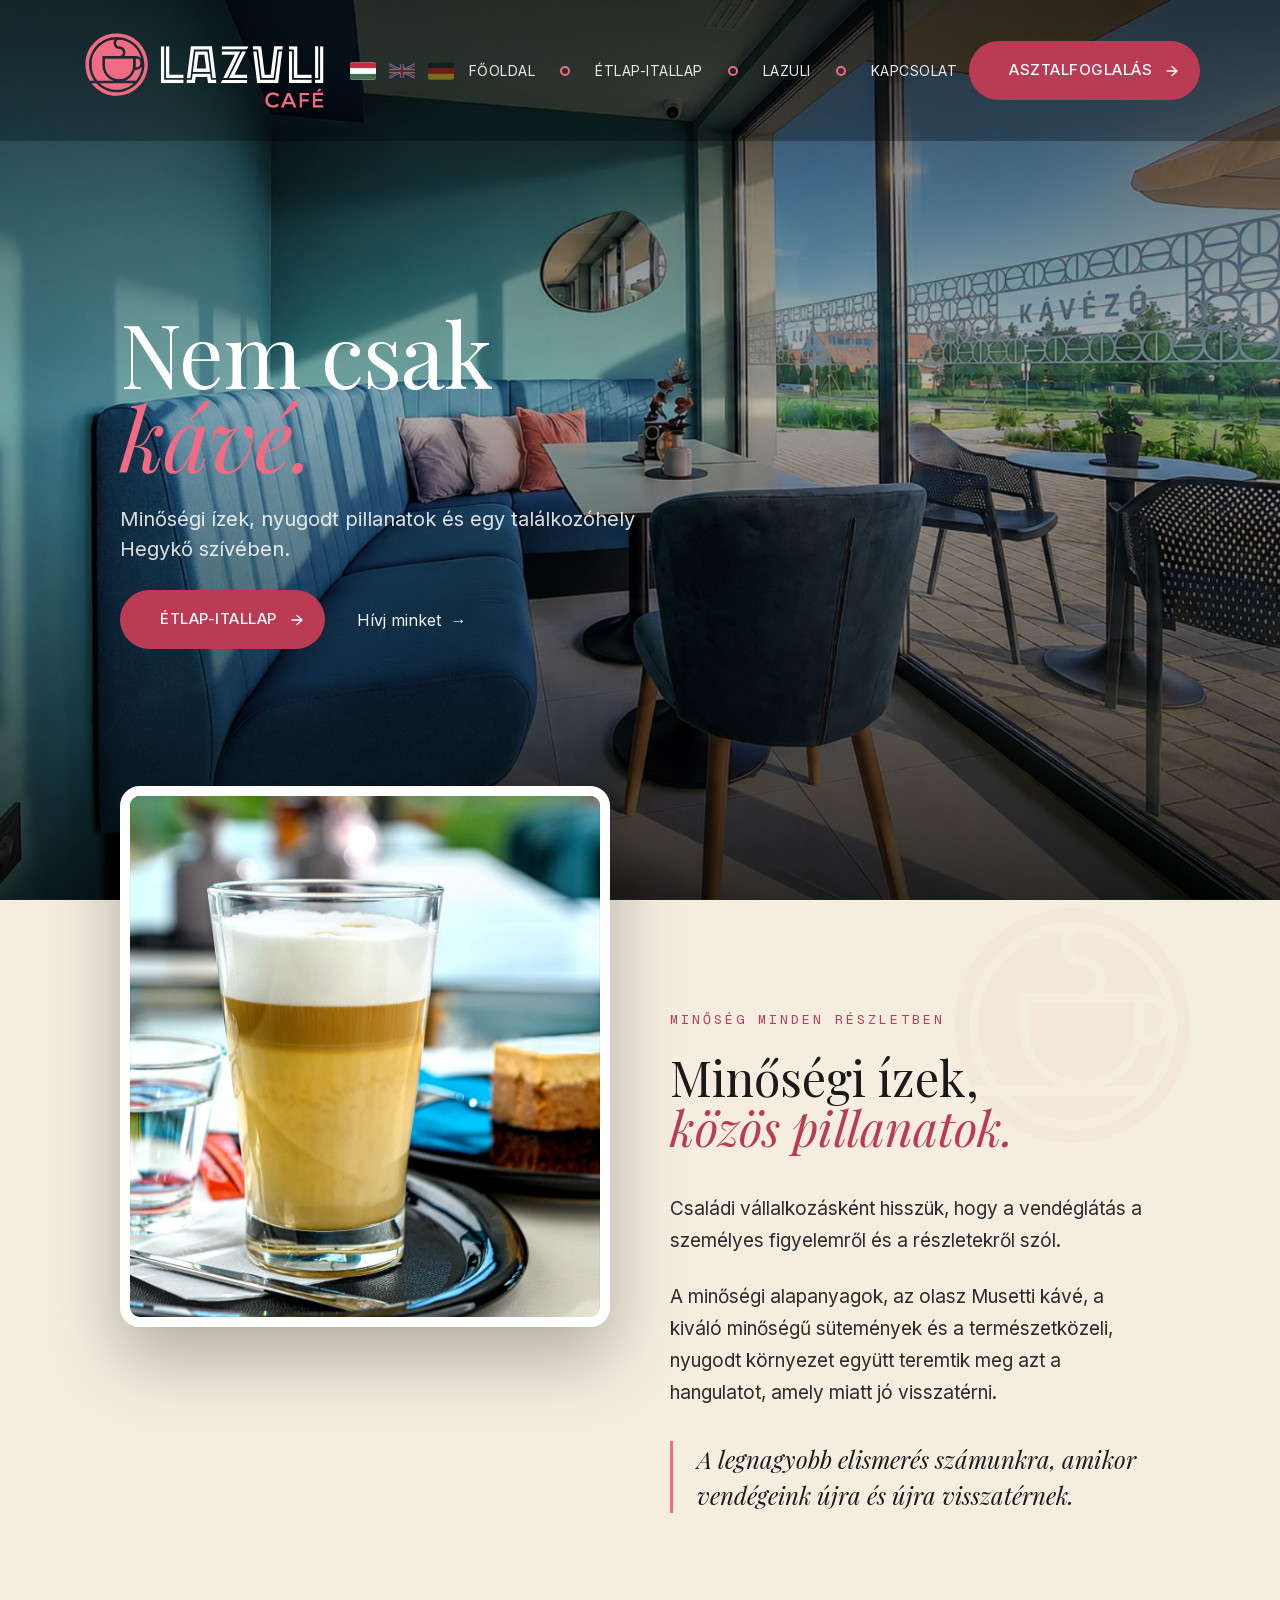
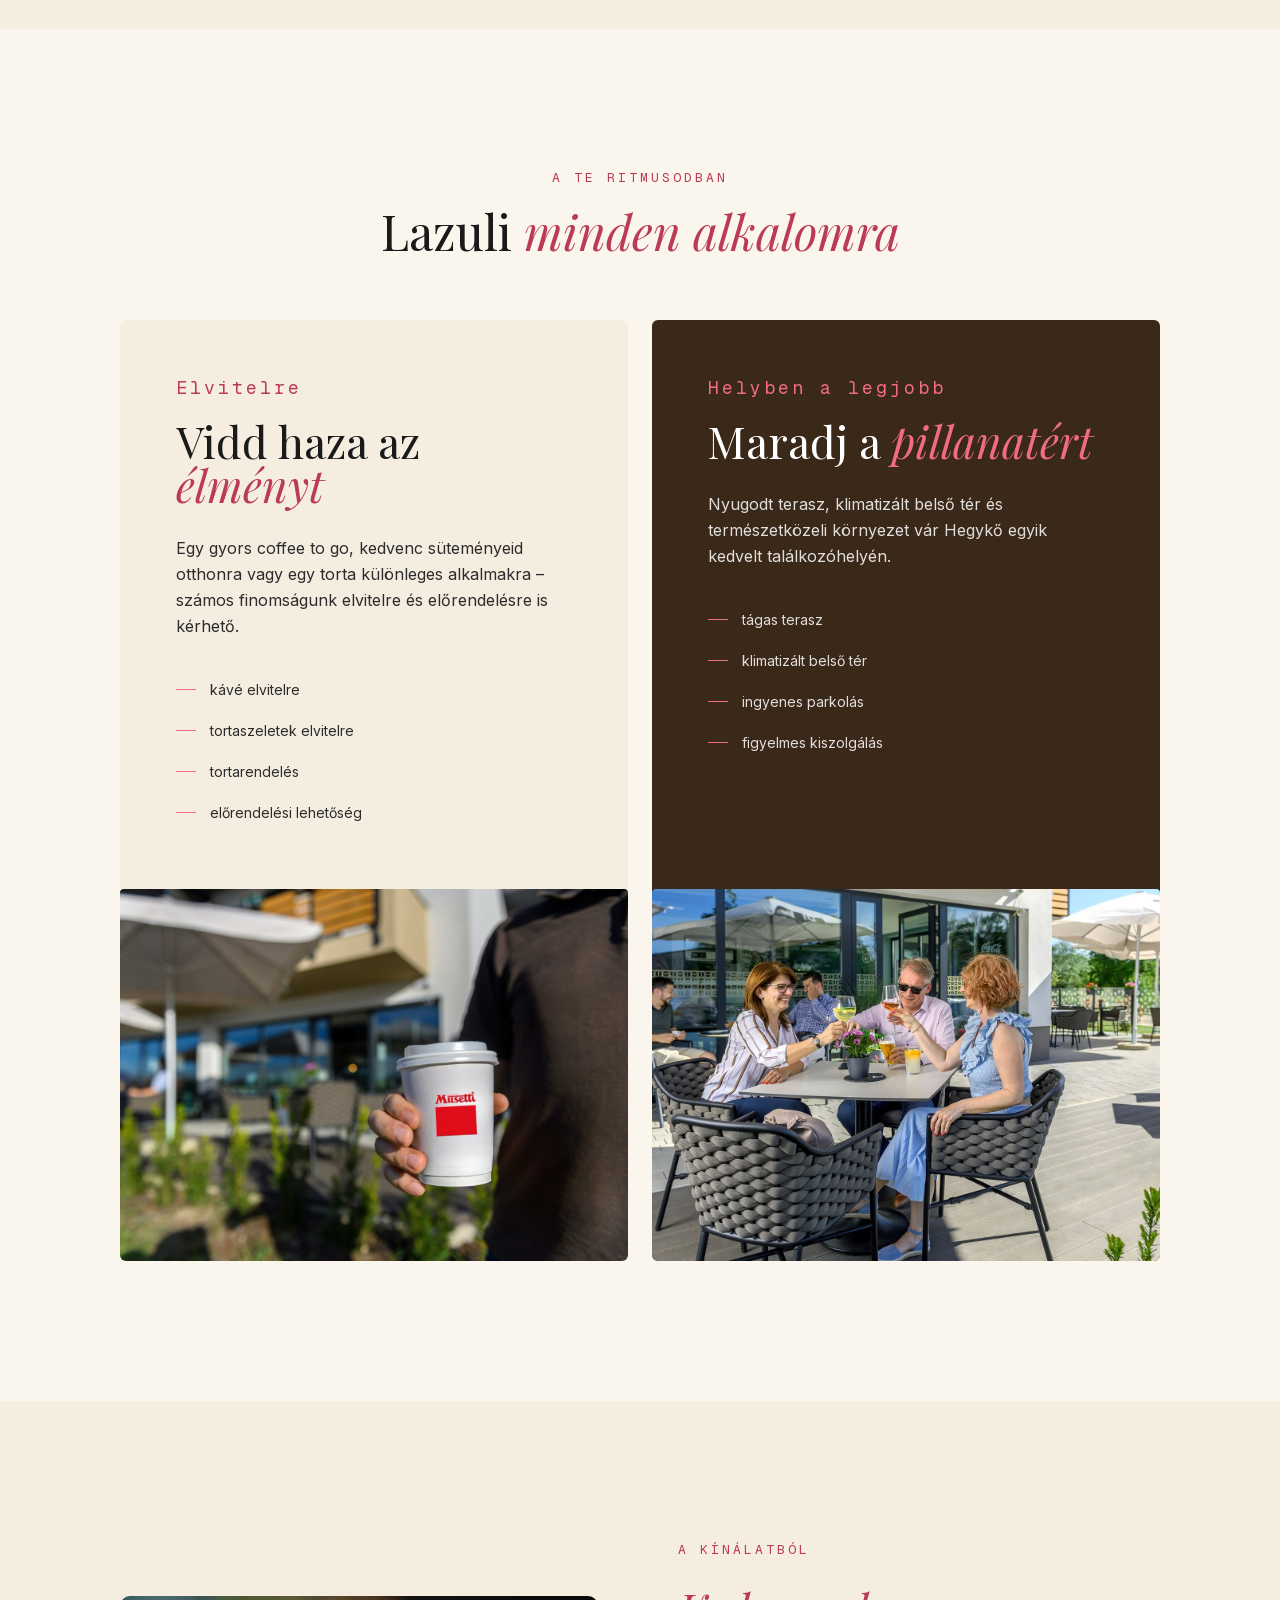
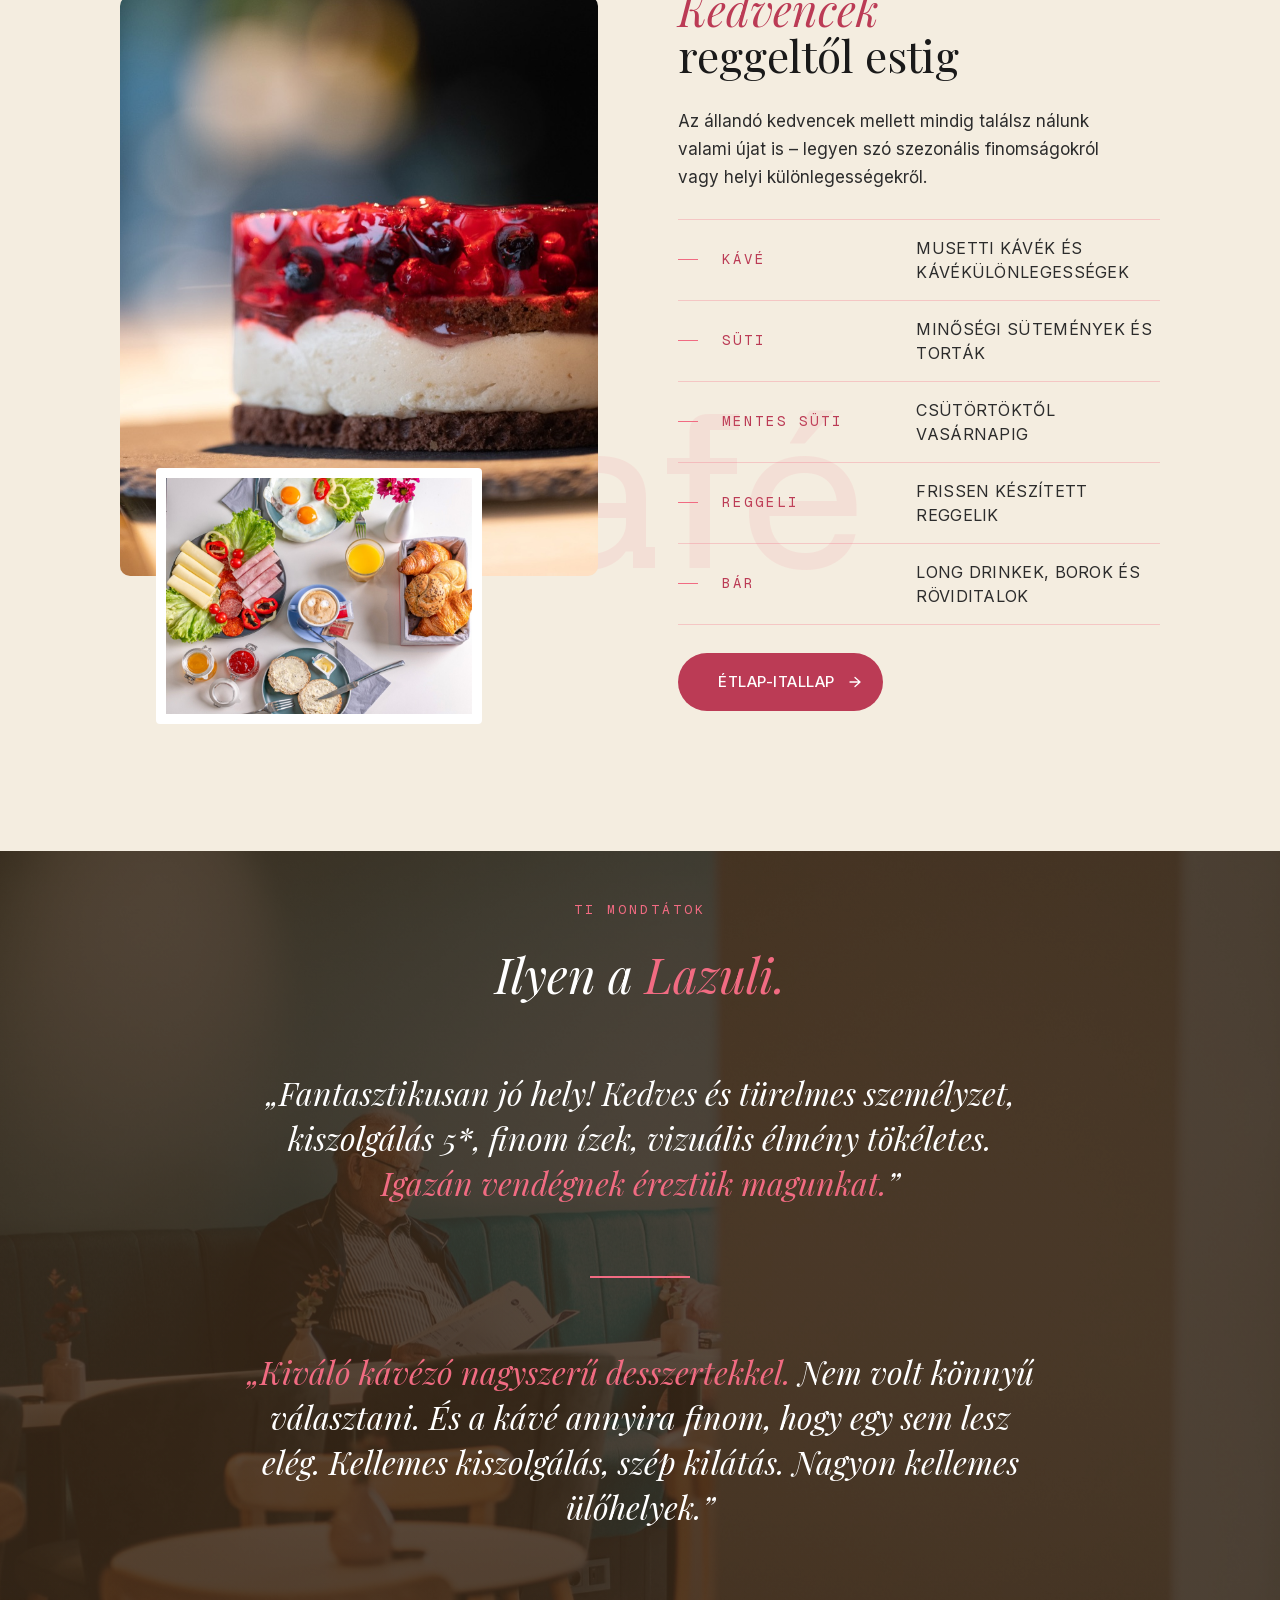
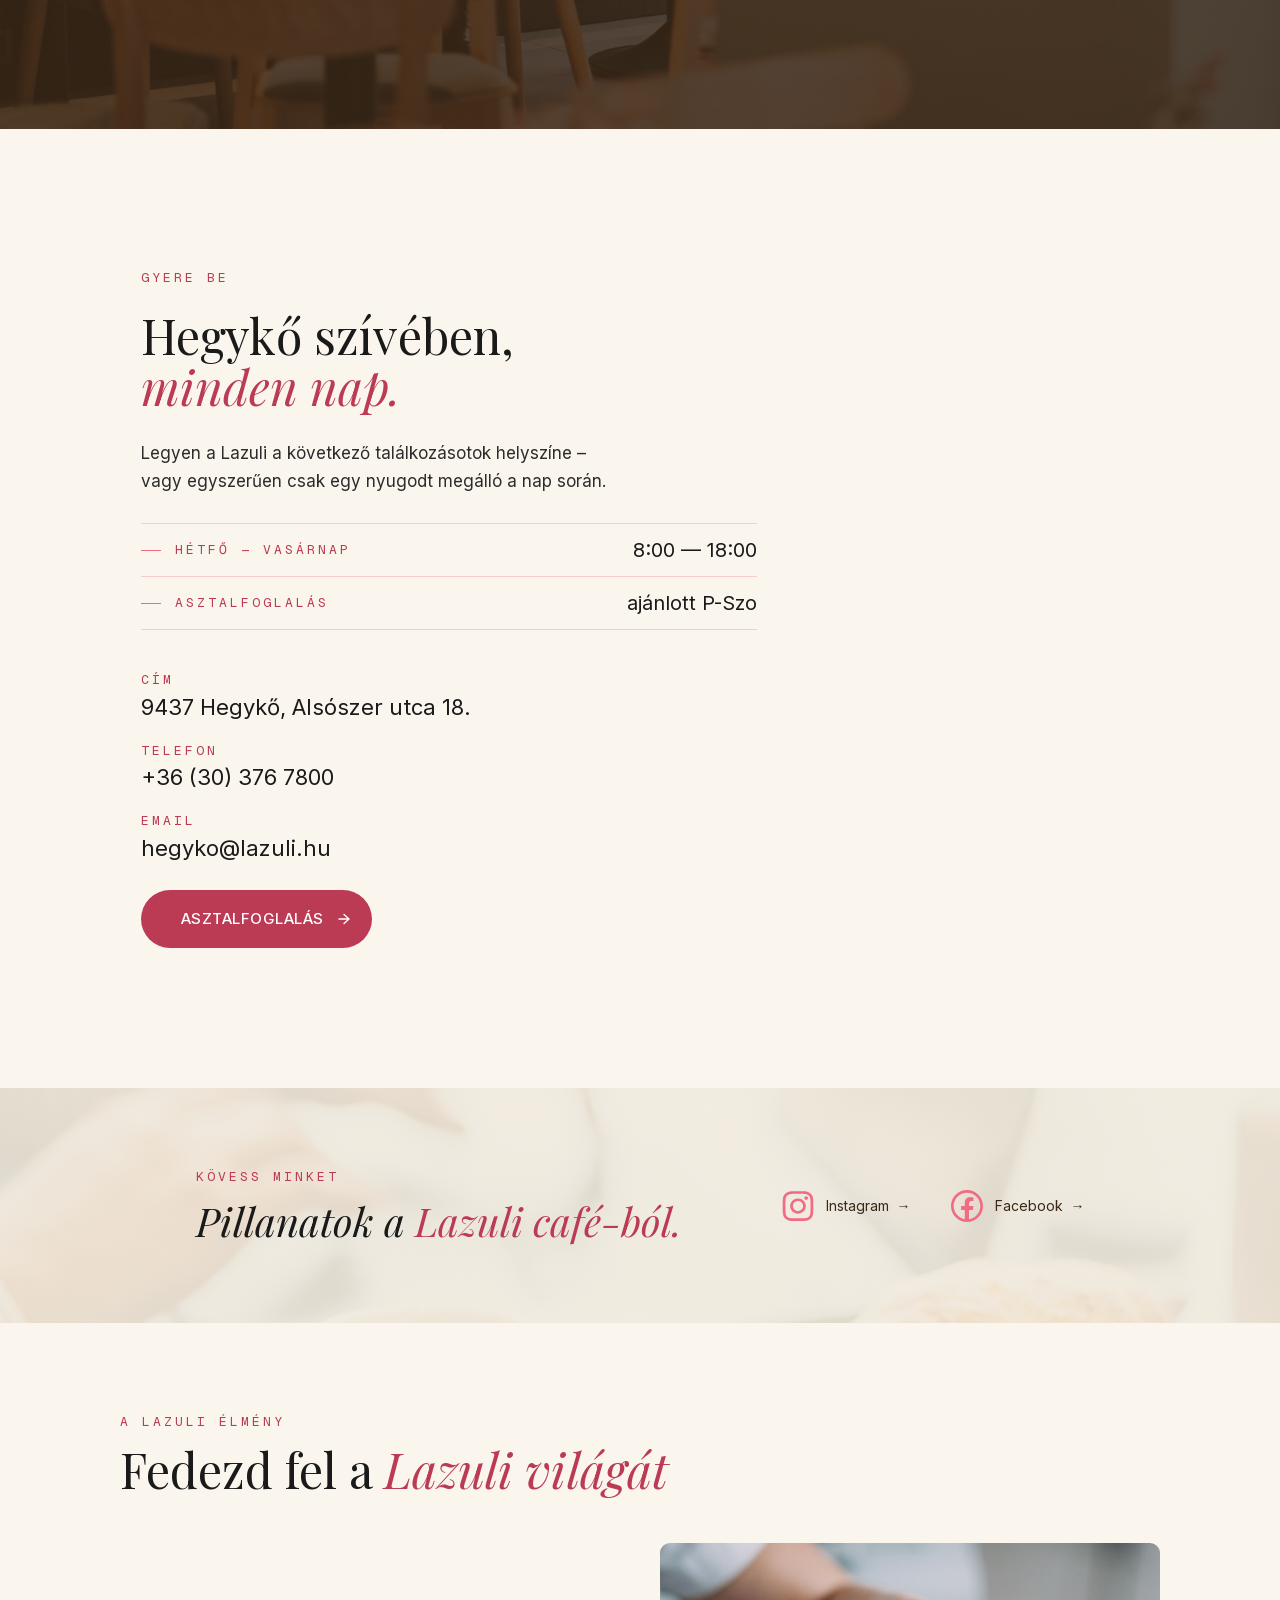
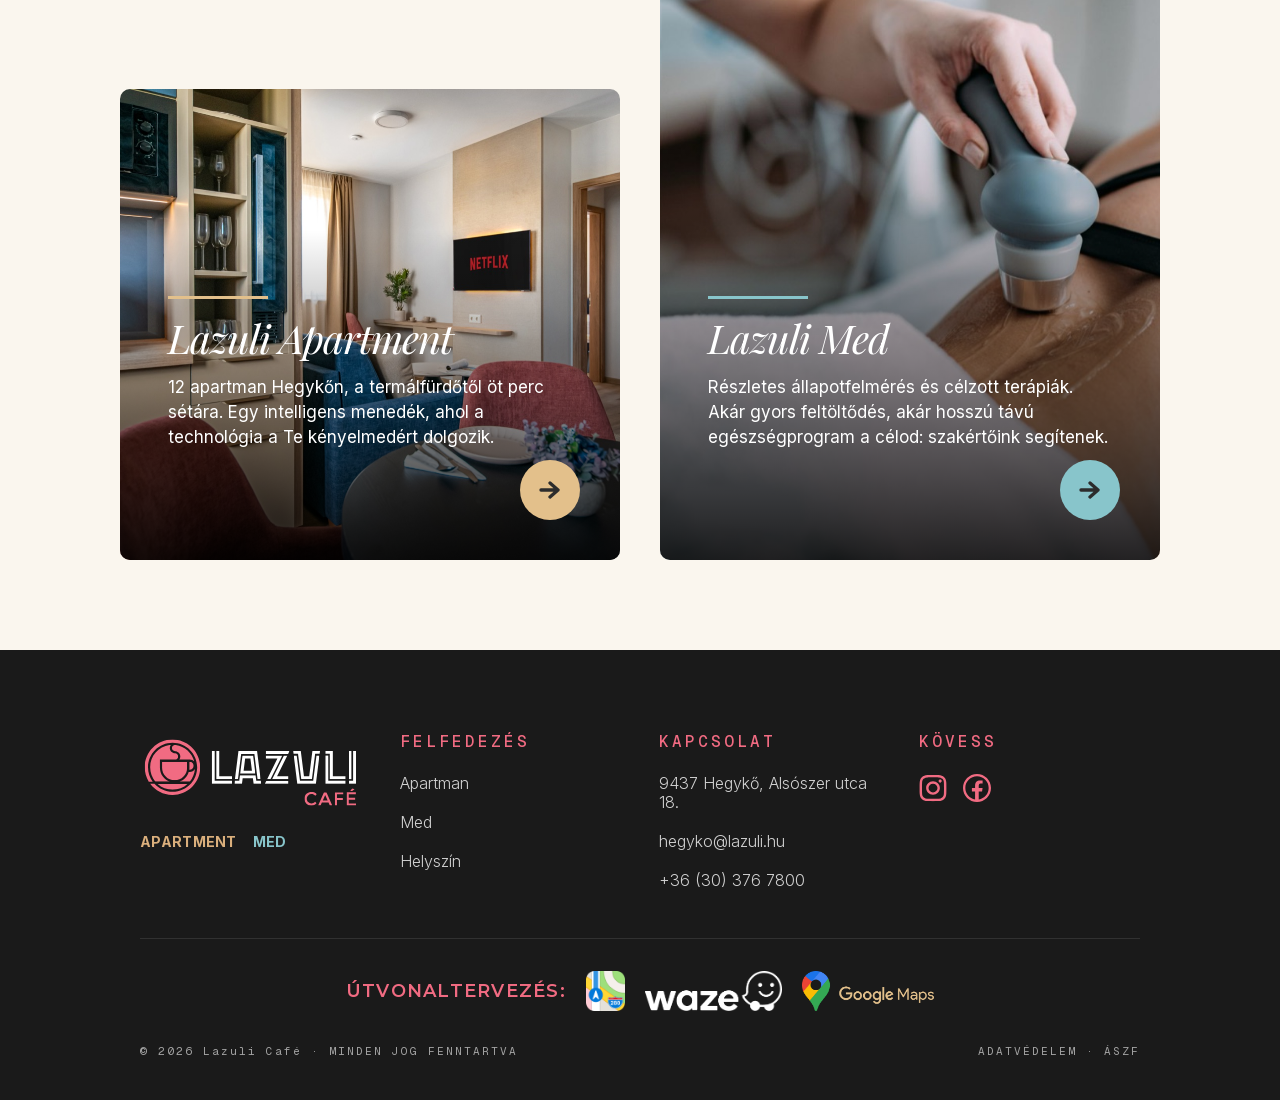
==== index.html @ abc6ed18 "Med linkek, apple-touch-icon és laptop nézet javítások - Lazuli Med kártya és footer link: https://m" ====
<!DOCTYPE html>
<html lang="hu">
<head>
<meta charset="UTF-8">
<meta name="viewport" content="width=device-width, initial-scale=1.0">
<title>Lazuli Café — Fertő-táji pékség és kávézó</title>
<meta name="description" content="Pékség és kávézó Hegykő szívében: olasz Musetti kávé, minőségi sütemények és torták, friss reggelik, tágas terasz. Nyitva minden nap 8:00–18:00.">

<!-- nyelvi változatok (a tartalmat a JS fordítja az útvonal alapján) -->
<link rel="alternate" hreflang="hu" href="https://cafe.lazuli.hu/">
<link rel="alternate" hreflang="en" href="https://cafe.lazuli.hu/en">
<link rel="alternate" hreflang="de" href="https://cafe.lazuli.hu/de">
<link rel="alternate" hreflang="x-default" href="https://cafe.lazuli.hu/">

<!-- Open Graph / Twitter -->
<meta property="og:type" content="website">
<meta property="og:site_name" content="Lazuli Café">
<meta property="og:title" content="Lazuli Café — Fertő-táji pékség és kávézó">
<meta property="og:description" content="Pékség és kávézó Hegykő szívében: olasz Musetti kávé, minőségi sütemények és torták, friss reggelik, tágas terasz.">
<meta property="og:url" content="https://cafe.lazuli.hu/">
<meta property="og:image" content="https://cafe.lazuli.hu/assets/img/hero-bg.jpg">
<meta property="og:locale" content="hu_HU">
<meta name="twitter:card" content="summary_large_image">

<link rel="icon" type="image/png" href="assets/icons/fav.png">
<link rel="apple-touch-icon" sizes="180x180" href="assets/icons/apple-touch-icon.png">
<link rel="preload" as="image" href="assets/img/hero-bg.jpg" fetchpriority="high">
<link rel="stylesheet" href="assets/css/fonts.css">
<link rel="stylesheet" href="style.css">

<!-- Strukturált adat a Google találatokhoz (kávézó: cím, nyitvatartás, elérhetőség) -->
<script type="application/ld+json">
{
  "@context": "https://schema.org",
  "@type": "CafeOrCoffeeShop",
  "name": "Lazuli Café",
  "image": "https://cafe.lazuli.hu/assets/img/hero-bg.jpg",
  "url": "https://cafe.lazuli.hu/",
  "telephone": "+36303767800",
  "email": "hegyko@lazuli.hu",
  "servesCuisine": ["Kávé", "Sütemény", "Reggeli"],
  "priceRange": "$$",
  "menu": "https://cafe.lazuli.hu/etlap",
  "address": {
    "@type": "PostalAddress",
    "streetAddress": "Alsószer utca 18.",
    "addressLocality": "Hegykő",
    "postalCode": "9437",
    "addressCountry": "HU"
  },
  "openingHoursSpecification": [{
    "@type": "OpeningHoursSpecification",
    "dayOfWeek": ["Monday","Tuesday","Wednesday","Thursday","Friday","Saturday","Sunday"],
    "opens": "08:00",
    "closes": "18:00"
  }],
  "sameAs": [
    "https://www.instagram.com/cafelazuli.hegyko/",
    "https://www.facebook.com/cafelazuli.hegyko"
  ]
}
</script>
</head>
<body>

<a class="skip-link" href="#tartalom" data-i18n="nav.skip">Ugrás a tartalomra</a>

<!-- ============ HERO ============ -->
<header class="hero">
  <nav class="nav" id="nav">
    <div class="nav__left">
      <a class="nav__logo" href="/" data-home><img src="assets/icons/logo.svg" alt="Lazuli Café"></a>
      <div class="nav__lang" role="group" aria-label="Nyelvválasztó">
        <button class="lang-flag" data-lang="hu" aria-label="Magyar" title="Magyar">
          <svg viewBox="0 0 3 2" aria-hidden="true"><rect width="3" height="2" fill="#fff"/><rect width="3" height=".667" fill="#CD2A3E"/><rect y="1.333" width="3" height=".667" fill="#436F4D"/></svg>
        </button>
        <button class="lang-flag" data-lang="en" aria-label="English" title="English">
          <svg viewBox="0 0 60 30" aria-hidden="true"><rect width="60" height="30" fill="#012169"/><path d="M0,0 60,30 M60,0 0,30" stroke="#fff" stroke-width="6"/><path d="M0,0 60,30 M60,0 0,30" stroke="#C8102E" stroke-width="3"/><path d="M30,0 V30 M0,15 H60" stroke="#fff" stroke-width="10"/><path d="M30,0 V30 M0,15 H60" stroke="#C8102E" stroke-width="6"/></svg>
        </button>
        <button class="lang-flag" data-lang="de" aria-label="Deutsch" title="Deutsch">
          <svg viewBox="0 0 3 2" aria-hidden="true"><rect width="3" height="2" fill="#FFCE00"/><rect width="3" height="1.333" fill="#D00"/><rect width="3" height=".667" fill="#000"/></svg>
        </button>
      </div>
    </div>
    <button class="nav__toggle" id="navToggle" aria-label="Menü" aria-expanded="false" aria-controls="mobileMenu">
      <span></span><span></span><span></span>
    </button>
    <ul class="nav__menu">
      <li><a href="/" data-home data-i18n="nav.home">főoldal</a></li>
      <li><a href="/etlap" data-doc="etlap" data-i18n="nav.menu">étlap-itallap</a></li>
      <li><a href="#vilag" data-anchor="vilag" data-i18n="nav.lazuli">Lazuli</a></li>
      <li><a href="#helyszin" data-anchor="helyszin" data-i18n="nav.contact">Kapcsolat</a></li>
    </ul>
    <a class="btn btn--primary nav__cta" href="tel:+36303767800"><span data-i18n="btn.book">asztalfoglalás</span> <span class="arrow" aria-hidden="true"></span></a>
  </nav>

  <div class="hero__content">
    <h1 class="hero__display" data-i18n="hero.h1">Nem csak<br><span class="pink">kávé.</span></h1>
    <p class="hero__subhead" data-i18n="hero.sub">Minőségi ízek, nyugodt pillanatok és egy találkozóhely Hegykő szívében.</p>
    <div class="hero__ctas">
      <a class="btn btn--primary" href="/etlap" data-doc="etlap"><span data-i18n="btn.menu">étlap-itallap</span> <span class="arrow" aria-hidden="true"></span></a>
      <a class="btn btn--ghost" href="tel:+36303767800" data-i18n="btn.call">Hívj minket&nbsp;&nbsp;→</a>
    </div>
  </div>
</header>

<!-- ============ MOBIL OFF-CANVAS MENÜ ============ -->
<aside class="mobile-menu" id="mobileMenu" aria-hidden="true" aria-label="Menü">
  <div class="mobile-menu__backdrop" data-menu-close></div>
  <div class="mobile-menu__panel" role="dialog" aria-modal="true">
    <div class="mobile-menu__header">
      <a class="mobile-menu__logo" href="/" data-home data-menu-close aria-label="Lazuli Café — főoldal"><img src="assets/icons/logo.svg" alt="Lazuli Café"></a>
      <button type="button" class="mobile-menu__close" data-menu-close aria-label="Menü bezárása">
        <svg viewBox="0 0 24 24" fill="none" stroke="currentColor" stroke-width="1.6" stroke-linecap="round" aria-hidden="true"><line x1="6" y1="6" x2="18" y2="18"/><line x1="18" y1="6" x2="6" y2="18"/></svg>
      </button>
    </div>
    <div class="mobile-menu__lang" role="group" aria-label="Nyelvválasztó">
      <button class="lang-flag" data-lang="hu" aria-label="Magyar" title="Magyar"><svg viewBox="0 0 3 2" aria-hidden="true"><rect width="3" height="2" fill="#fff"/><rect width="3" height=".667" fill="#CD2A3E"/><rect y="1.333" width="3" height=".667" fill="#436F4D"/></svg></button>
      <button class="lang-flag" data-lang="en" aria-label="English" title="English"><svg viewBox="0 0 60 30" aria-hidden="true"><rect width="60" height="30" fill="#012169"/><path d="M0,0 60,30 M60,0 0,30" stroke="#fff" stroke-width="6"/><path d="M0,0 60,30 M60,0 0,30" stroke="#C8102E" stroke-width="3"/><path d="M30,0 V30 M0,15 H60" stroke="#fff" stroke-width="10"/><path d="M30,0 V30 M0,15 H60" stroke="#C8102E" stroke-width="6"/></svg></button>
      <button class="lang-flag" data-lang="de" aria-label="Deutsch" title="Deutsch"><svg viewBox="0 0 3 2" aria-hidden="true"><rect width="3" height="2" fill="#FFCE00"/><rect width="3" height="1.333" fill="#D00"/><rect width="3" height=".667" fill="#000"/></svg></button>
    </div>
    <ul class="mobile-menu__links">
      <li><a href="/" data-home data-menu-close data-i18n="nav.home">főoldal</a></li>
      <li><a href="/etlap" data-doc="etlap" data-menu-close data-i18n="nav.menu">étlap-itallap</a></li>
      <li><a href="#vilag" data-anchor="vilag" data-menu-close data-i18n="nav.lazuli">Lazuli</a></li>
      <li><a href="#helyszin" data-anchor="helyszin" data-menu-close data-i18n="nav.contact">Kapcsolat</a></li>
    </ul>
    <a class="btn btn--primary mobile-menu__cta" href="tel:+36303767800" data-menu-close><span data-i18n="btn.book">asztalfoglalás</span> <span class="arrow" aria-hidden="true"></span></a>
  </div>
</aside>

<main id="tartalom">

<!-- ============ INTRO ============ -->
<section class="intro">
  <div class="intro__inner">
    <div class="intro__photo">
      <img src="assets/img/cafe.webp" alt="Lazuli Café belső tér" width="1050" height="1400">
    </div>
    <div class="intro__text">
      <img class="intro__watermark" src="assets/icons/intro-watermark.svg" alt="" aria-hidden="true">
      <div class="intro__head">
        <p class="eyebrow" data-i18n="intro.eyebrow">Minőség minden részletben</p>
        <h2 class="h2" data-i18n="intro.h2">Minőségi ízek,<br><span class="pink">közös pillanatok.</span></h2>
      </div>
      <div class="intro__body">
        <p data-i18n="intro.p1">Családi vállalkozásként hisszük, hogy a vendéglátás a személyes figyelemről és a részletekről szól.</p>
        <p data-i18n="intro.p2">A minőségi alapanyagok, az olasz Musetti kávé, a kiváló minőségű sütemények és a természetközeli, nyugodt környezet együtt teremtik meg azt a hangulatot, amely miatt jó visszatérni.</p>
        <blockquote class="intro__quote">
          <span class="bar" aria-hidden="true"></span>
          <p data-i18n="intro.quote">A legnagyobb elismerés számunkra, amikor vendégeink újra és újra visszatérnek.</p>
        </blockquote>
      </div>
    </div>
  </div>
</section>

<!-- ============ KÉT IDŐSÍK ============ -->
<section class="tt">
  <div class="tt__header">
    <p class="eyebrow center" data-i18n="tt.eyebrow">A Te ritmusodban</p>
    <h2 class="h2" data-i18n="tt.h2">Lazuli <span class="pink">minden alkalomra</span></h2>
  </div>
  <div class="tt__cards">
    <article class="card card--light">
      <p class="card__time" data-i18n="card1.eyebrow">Elvitelre</p>
      <h3 class="card__head" data-i18n="card1.h">Vidd haza az <span class="pink">élményt</span></h3>
      <p class="card__body" data-i18n="card1.body">Egy gyors coffee to go, kedvenc süteményeid otthonra vagy egy torta különleges alkalmakra – számos finomságunk elvitelre és előrendelésre is kérhető.</p>
      <ul class="card__list">
        <li data-i18n="card1.li1">kávé elvitelre</li>
        <li data-i18n="card1.li2">tortaszeletek elvitelre</li>
        <li data-i18n="card1.li3">tortarendelés</li>
        <li data-i18n="card1.li4">előrendelési lehetőség</li>
      </ul>
      <div class="card__img"><img src="assets/img/kinalat-c1.jpg" alt="Coffee to go és péksütemény" width="1400" height="1060" loading="lazy"></div>
    </article>
    <article class="card card--dark">
      <p class="card__time" data-i18n="card2.eyebrow">Helyben a legjobb</p>
      <h3 class="card__head light" data-i18n="card2.h">Maradj a <span class="pink">pillanatért</span></h3>
      <p class="card__body" data-i18n="card2.body">Nyugodt terasz, klimatizált belső tér és természetközeli környezet vár Hegykő egyik kedvelt találkozóhelyén.</p>
      <ul class="card__list">
        <li data-i18n="card2.li1">tágas terasz</li>
        <li data-i18n="card2.li2">klimatizált belső tér</li>
        <li data-i18n="card2.li3">ingyenes parkolás</li>
        <li data-i18n="card2.li4">figyelmes kiszolgálás</li>
      </ul>
      <div class="card__img"><img src="assets/img/kinalat-c2.jpg" alt="Sütemény és kávé a teraszon" width="1400" height="933" loading="lazy"></div>
    </article>
  </div>
</section>

<!-- ============ KÍNÁLAT ============ -->
<section class="menu" id="kinalat">
  <div class="menu__collage">
    <span class="menu__watermark" aria-hidden="true">café</span>
    <img class="menu__main" src="assets/img/menu-main.jpg" alt="A Lazuli Café kínálata" width="1400" height="933" loading="lazy">
    <img class="menu__overlay" src="assets/img/menu-overlay.jpg" alt="Friss pékáru" width="900" height="829" loading="lazy">
  </div>
  <div class="menu__text">
    <p class="eyebrow" data-i18n="menu.eyebrow">A kínálatból</p>
    <h2 class="h2" data-i18n="menu.h2"><span class="pink">Kedvencek</span><br>reggeltől estig</h2>
    <p class="menu__body" data-i18n="menu.body">Az állandó kedvencek mellett mindig találsz nálunk valami újat is – legyen szó szezonális finomságokról vagy helyi különlegességekről.</p>
    <ul class="cat-list">
      <li class="cat-row"><span class="dash"></span><span class="cat-name" data-i18n="cat1.name">KÁVÉ</span><span class="cat-desc" data-i18n="cat1.desc">Musetti kávék és kávékülönlegességek</span></li>
      <li class="cat-row"><span class="dash"></span><span class="cat-name" data-i18n="cat2.name">SÜTI</span><span class="cat-desc" data-i18n="cat2.desc">Minőségi sütemények és torták</span></li>
      <li class="cat-row"><span class="dash"></span><span class="cat-name" data-i18n="cat3.name">MENTES SÜTI</span><span class="cat-desc" data-i18n="cat3.desc">Csütörtöktől vasárnapig</span></li>
      <li class="cat-row"><span class="dash"></span><span class="cat-name" data-i18n="cat4.name">REGGELI</span><span class="cat-desc" data-i18n="cat4.desc">Frissen készített reggelik</span></li>
      <li class="cat-row"><span class="dash"></span><span class="cat-name" data-i18n="cat5.name">BÁR</span><span class="cat-desc" data-i18n="cat5.desc">Long drinkek, borok és röviditalok</span></li>
    </ul>
    <a class="btn btn--primary" href="/etlap"><span data-i18n="btn.menu">étlap-itallap</span> <span class="arrow" aria-hidden="true"></span></a>
  </div>
</section>

<!-- ============ VENDÉGVÉLEMÉNYEK ============ -->
<section class="rev">
  <p class="eyebrow center" data-i18n="rev.eyebrow">Ti mondtátok</p>
  <h2 class="h2 center light" data-i18n="rev.h2">Ilyen a <span class="pink">Lazuli.</span></h2>
  <blockquote class="rev__quote">
    <p class="rev__text" data-i18n="rev.q1">„Fantasztikusan jó hely! Kedves és türelmes személyzet, kiszolgálás 5*, finom ízek, vizuális élmény tökéletes. <span class="pink">Igazán vendégnek éreztük magunkat.</span>”</p>
  </blockquote>
  <span class="rev__divider" aria-hidden="true"></span>
  <blockquote class="rev__quote">
    <p class="rev__text" data-i18n="rev.q2"><span class="pink">„Kiváló kávézó nagyszerű desszertekkel.</span> Nem volt könnyű választani. És a kávé annyira finom, hogy egy sem lesz elég. Kellemes kiszolgálás, szép kilátás. Nagyon kellemes ülőhelyek.”</p>
  </blockquote>
</section>

<!-- ============ HELYSZÍN ============ -->
<section class="loc" id="helyszin">
  <div class="loc__left">
    <p class="eyebrow" data-i18n="loc.eyebrow">Gyere be</p>
    <h2 class="h2" data-i18n="loc.h2">Hegykő szívében,<br><span class="pink">minden nap.</span></h2>
    <p class="loc__body" data-i18n="loc.body">Legyen a Lazuli a következő találkozásotok helyszíne – vagy egyszerűen csak egy nyugodt megálló a nap során.</p>
    <ul class="hours">
      <li><span class="hours__key"><span class="dash"></span><span data-i18n="loc.hkey1">HÉTFŐ — VASÁRNAP</span></span><span class="hours__val" data-i18n="loc.hval1">8:00 — 18:00</span></li>
      <li><span class="hours__key"><span class="dash"></span><span data-i18n="loc.hkey2">ASZTALFOGLALÁS</span></span><span class="hours__val" data-i18n="loc.hval2">ajánlott P-Szo</span></li>
    </ul>
    <ul class="contact">
      <li><p class="cKey" data-i18n="loc.ckey1">CÍM</p><p class="cVal" data-i18n="loc.cval1">9437 Hegykő, Alsószer utca 18.</p></li>
      <li><p class="cKey" data-i18n="loc.ckey2">TELEFON</p><p class="cVal" data-i18n="loc.cval2">+36 (30) 376 7800</p></li>
      <li><p class="cKey" data-i18n="loc.ckey3">EMAIL</p><p class="cVal" data-i18n="loc.cval3">hegyko@lazuli.hu</p></li>
    </ul>
    <a class="btn btn--primary" href="tel:+36303767800"><span data-i18n="btn.book">asztalfoglalás</span> <span class="arrow" aria-hidden="true"></span></a>
  </div>
  <div class="loc__map">
    <iframe src="https://www.google.com/maps?q=9437+Hegyk%C5%91,+Als%C3%B3szer+utca+18&output=embed" loading="lazy" referrerpolicy="no-referrer-when-downgrade" title="Lazuli Café térkép"></iframe>
  </div>
</section>

<!-- ============ SOCIAL ============ -->
<section class="social">
  <div class="social__left">
    <p class="eyebrow" data-i18n="soc.eyebrow">Kövess minket</p>
    <h2 class="social__head" data-i18n="soc.h2">Pillanatok a <span class="pink">Lazuli café-ból.</span></h2>
  </div>
  <div class="social__right">
    <a class="social__link" href="https://www.instagram.com/cafelazuli.hegyko/"><img src="assets/icons/icon-instagram.svg" alt=""><span data-i18n="soc.ig">Instagram&nbsp;&nbsp;→</span></a>
    <a class="social__link" href="https://www.facebook.com/cafelazuli.hegyko"><img src="assets/icons/icon-facebook.svg" alt=""><span data-i18n="soc.fb">Facebook&nbsp;&nbsp;→</span></a>
  </div>
</section>

<!-- ============ LAZULI VILÁG ============ -->
<section class="world" id="vilag">
  <div class="world__header">
    <p class="eyebrow" data-i18n="world.eyebrow">A Lazuli élmény</p>
    <h2 class="h2" data-i18n="world.h2">Fedezd fel a <span class="pink">Lazuli világát</span></h2>
  </div>
  <div class="world__cards">
    <a class="wcard wcard--apartment" href="https://apartman.lazuli.hu/">
      <img src="assets/img/social-3.jpg" alt="Lazuli Apartment" width="1400" height="933" loading="lazy">
      <div class="wcard__body">
        <span class="wcard__line gold" aria-hidden="true"></span>
        <h3 data-i18n="world.apt.title">Lazuli Apartment</h3>
        <p data-i18n="world.apt.body">12 apartman Hegykőn, a termálfürdőtől öt perc sétára. Egy intelligens menedék, ahol a technológia a Te kényelmedért dolgozik.</p>
      </div>
      <span class="wcard__go wcard__go--gold" aria-hidden="true"></span>
    </a>
    <a class="wcard wcard--med" href="https://med.lazuli.hu/" target="_blank" rel="noopener">
      <img src="assets/img/social-2.jpg" alt="Lazuli Med" width="1400" height="787" loading="lazy">
      <div class="wcard__body">
        <span class="wcard__line teal" aria-hidden="true"></span>
        <h3 data-i18n="world.med.title">Lazuli Med</h3>
        <p data-i18n="world.med.body">Részletes állapotfelmérés és célzott terápiák. Akár gyors feltöltődés, akár hosszú távú egészségprogram a célod: szakértőink segítenek.</p>
      </div>
      <span class="wcard__go wcard__go--teal" aria-hidden="true"></span>
    </a>
  </div>
</section>

</main>

<!-- ============ FOOTER ============ -->
<footer class="footer">
  <div class="footer__cols">
    <div class="footer__brand">
      <a href="/" data-home><img class="footer__logo" src="assets/icons/logo.svg" alt="Lazuli Café"></a>
      <div class="footer__badges">
        <span class="badge badge--gold">Apartment</span>
        <span class="badge badge--teal">MED</span>
      </div>
    </div>
    <nav class="footer__col">
      <p class="footer__title" data-i18n="foot.explore">FELFEDEZÉS</p>
      <a href="https://apartman.lazuli.hu/" data-i18n="foot.l.apartman">Apartman</a>
      <a href="https://med.lazuli.hu/" target="_blank" rel="noopener" data-i18n="foot.l.longevity">Med</a>
      <a href="#helyszin" data-anchor="helyszin" data-i18n="foot.l.location">Helyszín</a>
    </nav>
    <div class="footer__col">
      <p class="footer__title" data-i18n="foot.contact">KAPCSOLAT</p>
      <a href="#helyszin" data-anchor="helyszin" data-i18n="foot.addr">9437 Hegykő, Alsószer utca 18.</a>
      <a href="mailto:hegyko@lazuli.hu" data-i18n="foot.email">hegyko@lazuli.hu</a>
      <a href="tel:+36303767800" data-i18n="foot.phone">+36 (30) 376 7800</a>
    </div>
    <div class="footer__col">
      <p class="footer__title" data-i18n="foot.follow">KÖVESS</p>
      <div class="footer__social">
        <a href="https://www.instagram.com/cafelazuli.hegyko/"><img src="assets/icons/icon-instagram.svg" alt="Instagram"></a>
        <a href="https://www.facebook.com/cafelazuli.hegyko"><img src="assets/icons/icon-facebook.svg" alt="Facebook"></a>
      </div>
    </div>
  </div>
  <div class="footer__divider"></div>
  <div class="footer__routes">
    <span class="footer__routes-label" data-i18n="foot.routes">Útvonaltervezés:</span>
    <a href="https://maps.apple.com/?address=9437%20Hegyk%C5%91,%20Als%C3%B3szer%20utca%2018" target="_blank" rel="noopener"><img src="assets/icons/icon-applemaps.png" alt="Apple Maps"></a>
    <a href="https://waze.com/ul?q=9437%20Hegyk%C5%91%20Als%C3%B3szer%20utca%2018" target="_blank" rel="noopener"><img src="assets/icons/icon-waze.png" alt="Waze"></a>
    <a href="https://www.google.com/maps/search/?api=1&query=9437%20Hegyk%C5%91%20Als%C3%B3szer%20utca%2018" target="_blank" rel="noopener"><img src="assets/icons/icon-googlemaps.png" alt="Google Maps"></a>
  </div>
  <div class="footer__bottom">
    <span data-i18n="foot.copyright">© 2026 Lazuli Café · MINDEN JOG FENNTARTVA</span>
    <span class="footer__legal">
      <a href="/adatkezeles" target="_blank" rel="noopener" data-doc="adatkezeles" data-i18n="foot.privacy">ADATVÉDELEM</a> ·
      <a href="/aszf" target="_blank" rel="noopener" data-doc="aszf" data-i18n="foot.terms">ÁSZF</a>
    </span>
  </div>
</footer>

<!-- ============ SCRIPTS ============ -->
<script src="i18n.js"></script>
<!-- Lenis smooth scroll (saját hoston, v1.1.20) -->
<script src="assets/js/lenis.min.js"></script>
<script>
  (function(){
    if (typeof Lenis === 'undefined') return;
    if (window.matchMedia('(prefers-reduced-motion: reduce)').matches) return;
    var lenis = new Lenis({ duration: 1.1, smoothWheel: true });
    window.__lenis = lenis;
    function raf(t){ lenis.raf(t); requestAnimationFrame(raf); }
    requestAnimationFrame(raf);
    document.querySelectorAll('a[href^="#"]').forEach(function(a){
      a.addEventListener('click', function(e){
        var id = a.getAttribute('href');
        if (id.length > 1){ var el = document.querySelector(id); if (el){ e.preventDefault(); lenis.scrollTo(el, { offset: -90 }); } }
      });
    });
  })();
</script>
<script>
  (function(){
    var nav = document.getElementById('nav');
    var btn = document.getElementById('navToggle');
    var menu = document.getElementById('mobileMenu');
    var panel = menu.querySelector('.mobile-menu__panel');
    var lastFocused = null;
    function focusables(){ return panel.querySelectorAll('a[href], button:not([disabled])'); }
    function openMenu(){
      lastFocused = document.activeElement;
      menu.classList.add('is-open');
      menu.setAttribute('aria-hidden','false');
      btn.setAttribute('aria-expanded','true');
      document.body.classList.add('menu-open');
      if (window.__lenis) window.__lenis.stop();
      var f = focusables();
      if (f.length) f[0].focus();
    }
    function closeMenu(){
      menu.classList.remove('is-open');
      menu.setAttribute('aria-hidden','true');
      btn.setAttribute('aria-expanded','false');
      document.body.classList.remove('menu-open');
      if (window.__lenis) window.__lenis.start();
      if (lastFocused && lastFocused.focus) lastFocused.focus();
    }
    btn.addEventListener('click', openMenu);
    menu.querySelectorAll('[data-menu-close]').forEach(function(el){
      el.addEventListener('click', closeMenu);
    });
    document.addEventListener('keydown', function(e){
      if (!menu.classList.contains('is-open')) return;
      if (e.key === 'Escape'){ closeMenu(); return; }
      // fókuszcsapda: Tab a panelen belül marad
      if (e.key === 'Tab'){
        var f = focusables();
        if (!f.length) return;
        var first = f[0], last = f[f.length - 1];
        if (e.shiftKey && document.activeElement === first){ e.preventDefault(); last.focus(); }
        else if (!e.shiftKey && document.activeElement === last){ e.preventDefault(); first.focus(); }
      }
    });
    window.addEventListener('resize', function(){
      if (window.innerWidth > 1200 && menu.classList.contains('is-open')) closeMenu();
    });
    // sticky nav háttér görgetésnél
    function onScroll(){ nav.classList.toggle('nav--scrolled', window.scrollY > 80); }
    onScroll();
    window.addEventListener('scroll', onScroll, {passive:true});
  })();
</script>
</body>
</html>
---- assets/css/fonts.css ----
/* latin-ext */
@font-face {
  font-family: 'Funnel Display';
  font-style: normal;
  font-weight: 400;
  font-display: swap;
  src: url(../fonts/funnel-display-400-latin-ext.woff2) format('woff2');
  unicode-range: U+0100-02BA, U+02BD-02C5, U+02C7-02CC, U+02CE-02D7, U+02DD-02FF, U+0304, U+0308, U+0329, U+1D00-1DBF, U+1E00-1E9F, U+1EF2-1EFF, U+2020, U+20A0-20AB, U+20AD-20C0, U+2113, U+2C60-2C7F, U+A720-A7FF;
}
/* latin */
@font-face {
  font-family: 'Funnel Display';
  font-style: normal;
  font-weight: 400;
  font-display: swap;
  src: url(../fonts/funnel-display-400-latin.woff2) format('woff2');
  unicode-range: U+0000-00FF, U+0131, U+0152-0153, U+02BB-02BC, U+02C6, U+02DA, U+02DC, U+0304, U+0308, U+0329, U+2000-206F, U+20AC, U+2122, U+2191, U+2193, U+2212, U+2215, U+FEFF, U+FFFD;
}
/* latin-ext */
@font-face {
  font-family: 'Geist Mono';
  font-style: normal;
  font-weight: 400;
  font-display: swap;
  src: url(../fonts/geist-mono-400-latin-ext.woff2) format('woff2');
  unicode-range: U+0100-02BA, U+02BD-02C5, U+02C7-02CC, U+02CE-02D7, U+02DD-02FF, U+0304, U+0308, U+0329, U+1D00-1DBF, U+1E00-1E9F, U+1EF2-1EFF, U+2020, U+20A0-20AB, U+20AD-20C0, U+2113, U+2C60-2C7F, U+A720-A7FF;
}
/* latin */
@font-face {
  font-family: 'Geist Mono';
  font-style: normal;
  font-weight: 400;
  font-display: swap;
  src: url(../fonts/geist-mono-400-latin.woff2) format('woff2');
  unicode-range: U+0000-00FF, U+0131, U+0152-0153, U+02BB-02BC, U+02C6, U+02DA, U+02DC, U+0304, U+0308, U+0329, U+2000-206F, U+20AC, U+2122, U+2191, U+2193, U+2212, U+2215, U+FEFF, U+FFFD;
}
/* latin-ext */
@font-face {
  font-family: 'Geist Mono';
  font-style: normal;
  font-weight: 500;
  font-display: swap;
  src: url(../fonts/geist-mono-500-latin-ext.woff2) format('woff2');
  unicode-range: U+0100-02BA, U+02BD-02C5, U+02C7-02CC, U+02CE-02D7, U+02DD-02FF, U+0304, U+0308, U+0329, U+1D00-1DBF, U+1E00-1E9F, U+1EF2-1EFF, U+2020, U+20A0-20AB, U+20AD-20C0, U+2113, U+2C60-2C7F, U+A720-A7FF;
}
/* latin */
@font-face {
  font-family: 'Geist Mono';
  font-style: normal;
  font-weight: 500;
  font-display: swap;
  src: url(../fonts/geist-mono-500-latin.woff2) format('woff2');
  unicode-range: U+0000-00FF, U+0131, U+0152-0153, U+02BB-02BC, U+02C6, U+02DA, U+02DC, U+0304, U+0308, U+0329, U+2000-206F, U+20AC, U+2122, U+2191, U+2193, U+2212, U+2215, U+FEFF, U+FFFD;
}
/* latin-ext */
@font-face {
  font-family: 'Inter';
  font-style: normal;
  font-weight: 300;
  font-display: swap;
  src: url(../fonts/inter-300-latin-ext.woff2) format('woff2');
  unicode-range: U+0100-02BA, U+02BD-02C5, U+02C7-02CC, U+02CE-02D7, U+02DD-02FF, U+0304, U+0308, U+0329, U+1D00-1DBF, U+1E00-1E9F, U+1EF2-1EFF, U+2020, U+20A0-20AB, U+20AD-20C0, U+2113, U+2C60-2C7F, U+A720-A7FF;
}
/* latin */
@font-face {
  font-family: 'Inter';
  font-style: normal;
  font-weight: 300;
  font-display: swap;
  src: url(../fonts/inter-300-latin.woff2) format('woff2');
  unicode-range: U+0000-00FF, U+0131, U+0152-0153, U+02BB-02BC, U+02C6, U+02DA, U+02DC, U+0304, U+0308, U+0329, U+2000-206F, U+20AC, U+2122, U+2191, U+2193, U+2212, U+2215, U+FEFF, U+FFFD;
}
/* latin-ext */
@font-face {
  font-family: 'Inter';
  font-style: normal;
  font-weight: 400;
  font-display: swap;
  src: url(../fonts/inter-400-latin-ext.woff2) format('woff2');
  unicode-range: U+0100-02BA, U+02BD-02C5, U+02C7-02CC, U+02CE-02D7, U+02DD-02FF, U+0304, U+0308, U+0329, U+1D00-1DBF, U+1E00-1E9F, U+1EF2-1EFF, U+2020, U+20A0-20AB, U+20AD-20C0, U+2113, U+2C60-2C7F, U+A720-A7FF;
}
/* latin */
@font-face {
  font-family: 'Inter';
  font-style: normal;
  font-weight: 400;
  font-display: swap;
  src: url(../fonts/inter-400-latin.woff2) format('woff2');
  unicode-range: U+0000-00FF, U+0131, U+0152-0153, U+02BB-02BC, U+02C6, U+02DA, U+02DC, U+0304, U+0308, U+0329, U+2000-206F, U+20AC, U+2122, U+2191, U+2193, U+2212, U+2215, U+FEFF, U+FFFD;
}
/* latin-ext */
@font-face {
  font-family: 'Inter';
  font-style: normal;
  font-weight: 500;
  font-display: swap;
  src: url(../fonts/inter-500-latin-ext.woff2) format('woff2');
  unicode-range: U+0100-02BA, U+02BD-02C5, U+02C7-02CC, U+02CE-02D7, U+02DD-02FF, U+0304, U+0308, U+0329, U+1D00-1DBF, U+1E00-1E9F, U+1EF2-1EFF, U+2020, U+20A0-20AB, U+20AD-20C0, U+2113, U+2C60-2C7F, U+A720-A7FF;
}
/* latin */
@font-face {
  font-family: 'Inter';
  font-style: normal;
  font-weight: 500;
  font-display: swap;
  src: url(../fonts/inter-500-latin.woff2) format('woff2');
  unicode-range: U+0000-00FF, U+0131, U+0152-0153, U+02BB-02BC, U+02C6, U+02DA, U+02DC, U+0304, U+0308, U+0329, U+2000-206F, U+20AC, U+2122, U+2191, U+2193, U+2212, U+2215, U+FEFF, U+FFFD;
}
/* latin-ext */
@font-face {
  font-family: 'Inter';
  font-style: normal;
  font-weight: 700;
  font-display: swap;
  src: url(../fonts/inter-700-latin-ext.woff2) format('woff2');
  unicode-range: U+0100-02BA, U+02BD-02C5, U+02C7-02CC, U+02CE-02D7, U+02DD-02FF, U+0304, U+0308, U+0329, U+1D00-1DBF, U+1E00-1E9F, U+1EF2-1EFF, U+2020, U+20A0-20AB, U+20AD-20C0, U+2113, U+2C60-2C7F, U+A720-A7FF;
}
/* latin */
@font-face {
  font-family: 'Inter';
  font-style: normal;
  font-weight: 700;
  font-display: swap;
  src: url(../fonts/inter-700-latin.woff2) format('woff2');
  unicode-range: U+0000-00FF, U+0131, U+0152-0153, U+02BB-02BC, U+02C6, U+02DA, U+02DC, U+0304, U+0308, U+0329, U+2000-206F, U+20AC, U+2122, U+2191, U+2193, U+2212, U+2215, U+FEFF, U+FFFD;
}
/* latin-ext */
@font-face {
  font-family: 'Montserrat';
  font-style: normal;
  font-weight: 600;
  font-display: swap;
  src: url(../fonts/montserrat-600-latin-ext.woff2) format('woff2');
  unicode-range: U+0100-02BA, U+02BD-02C5, U+02C7-02CC, U+02CE-02D7, U+02DD-02FF, U+0304, U+0308, U+0329, U+1D00-1DBF, U+1E00-1E9F, U+1EF2-1EFF, U+2020, U+20A0-20AB, U+20AD-20C0, U+2113, U+2C60-2C7F, U+A720-A7FF;
}
/* latin */
@font-face {
  font-family: 'Montserrat';
  font-style: normal;
  font-weight: 600;
  font-display: swap;
  src: url(../fonts/montserrat-600-latin.woff2) format('woff2');
  unicode-range: U+0000-00FF, U+0131, U+0152-0153, U+02BB-02BC, U+02C6, U+02DA, U+02DC, U+0304, U+0308, U+0329, U+2000-206F, U+20AC, U+2122, U+2191, U+2193, U+2212, U+2215, U+FEFF, U+FFFD;
}
/* latin-ext */
@font-face {
  font-family: 'Playfair Display';
  font-style: italic;
  font-weight: 400;
  font-display: swap;
  src: url(../fonts/playfair-display-400-italic-latin-ext.woff2) format('woff2');
  unicode-range: U+0100-02BA, U+02BD-02C5, U+02C7-02CC, U+02CE-02D7, U+02DD-02FF, U+0304, U+0308, U+0329, U+1D00-1DBF, U+1E00-1E9F, U+1EF2-1EFF, U+2020, U+20A0-20AB, U+20AD-20C0, U+2113, U+2C60-2C7F, U+A720-A7FF;
}
/* latin */
@font-face {
  font-family: 'Playfair Display';
  font-style: italic;
  font-weight: 400;
  font-display: swap;
  src: url(../fonts/playfair-display-400-italic-latin.woff2) format('woff2');
  unicode-range: U+0000-00FF, U+0131, U+0152-0153, U+02BB-02BC, U+02C6, U+02DA, U+02DC, U+0304, U+0308, U+0329, U+2000-206F, U+20AC, U+2122, U+2191, U+2193, U+2212, U+2215, U+FEFF, U+FFFD;
}
/* latin-ext */
@font-face {
  font-family: 'Playfair Display';
  font-style: italic;
  font-weight: 500;
  font-display: swap;
  src: url(../fonts/playfair-display-500-italic-latin-ext.woff2) format('woff2');
  unicode-range: U+0100-02BA, U+02BD-02C5, U+02C7-02CC, U+02CE-02D7, U+02DD-02FF, U+0304, U+0308, U+0329, U+1D00-1DBF, U+1E00-1E9F, U+1EF2-1EFF, U+2020, U+20A0-20AB, U+20AD-20C0, U+2113, U+2C60-2C7F, U+A720-A7FF;
}
/* latin */
@font-face {
  font-family: 'Playfair Display';
  font-style: italic;
  font-weight: 500;
  font-display: swap;
  src: url(../fonts/playfair-display-500-italic-latin.woff2) format('woff2');
  unicode-range: U+0000-00FF, U+0131, U+0152-0153, U+02BB-02BC, U+02C6, U+02DA, U+02DC, U+0304, U+0308, U+0329, U+2000-206F, U+20AC, U+2122, U+2191, U+2193, U+2212, U+2215, U+FEFF, U+FFFD;
}
/* latin-ext */
@font-face {
  font-family: 'Playfair Display';
  font-style: normal;
  font-weight: 400;
  font-display: swap;
  src: url(../fonts/playfair-display-400-latin-ext.woff2) format('woff2');
  unicode-range: U+0100-02BA, U+02BD-02C5, U+02C7-02CC, U+02CE-02D7, U+02DD-02FF, U+0304, U+0308, U+0329, U+1D00-1DBF, U+1E00-1E9F, U+1EF2-1EFF, U+2020, U+20A0-20AB, U+20AD-20C0, U+2113, U+2C60-2C7F, U+A720-A7FF;
}
/* latin */
@font-face {
  font-family: 'Playfair Display';
  font-style: normal;
  font-weight: 400;
  font-display: swap;
  src: url(../fonts/playfair-display-400-latin.woff2) format('woff2');
  unicode-range: U+0000-00FF, U+0131, U+0152-0153, U+02BB-02BC, U+02C6, U+02DA, U+02DC, U+0304, U+0308, U+0329, U+2000-206F, U+20AC, U+2122, U+2191, U+2193, U+2212, U+2215, U+FEFF, U+FFFD;
}
/* latin-ext */
@font-face {
  font-family: 'Playfair Display';
  font-style: normal;
  font-weight: 500;
  font-display: swap;
  src: url(../fonts/playfair-display-500-latin-ext.woff2) format('woff2');
  unicode-range: U+0100-02BA, U+02BD-02C5, U+02C7-02CC, U+02CE-02D7, U+02DD-02FF, U+0304, U+0308, U+0329, U+1D00-1DBF, U+1E00-1E9F, U+1EF2-1EFF, U+2020, U+20A0-20AB, U+20AD-20C0, U+2113, U+2C60-2C7F, U+A720-A7FF;
}
/* latin */
@font-face {
  font-family: 'Playfair Display';
  font-style: normal;
  font-weight: 500;
  font-display: swap;
  src: url(../fonts/playfair-display-500-latin.woff2) format('woff2');
  unicode-range: U+0000-00FF, U+0131, U+0152-0153, U+02BB-02BC, U+02C6, U+02DA, U+02DC, U+0304, U+0308, U+0329, U+2000-206F, U+20AC, U+2122, U+2191, U+2193, U+2212, U+2215, U+FEFF, U+FFFD;
}
---- style.css ----
/* =================================================================
   Lazuli Café — Hub
   Figma-faithful rebuild (1920px desktop reference) + responsive
   ================================================================= */

:root{
  --cream:#F4EDE0;
  --cream2:#FAF6EE;
  --brown:#3A2818;
  --ink:#1A1A1A;
  --body:#2C2C2C;
  --pink:#F16B82;       /* sötét háttéren (WCAG AA: 4.79:1 a barnán) */
  --pink-deep:#BB3B55;  /* világos háttéren és gombokon (4.66:1 a krémen, 5.43:1 fehérrel) */
  --gold:#E3C08B;
  --gold2:#DAAF7C;
  --teal:#88C5CB;
  --footer:#1A1A1A;

  --serif:'Playfair Display', Georgia, serif;
  --sans:'Inter', -apple-system, sans-serif;
  --mono:'Geist Mono', ui-monospace, monospace;

  --maxw:1920px;
  --pad:120px;     /* default horizontal section padding */
}

*,*::before,*::after{box-sizing:border-box;margin:0;padding:0;}
html{scroll-behavior:smooth;overflow-x:clip;scroll-padding-top:90px;}
/* mozgásérzékeny felhasználóknak: animációk és smooth scroll kikapcsolása */
@media (prefers-reduced-motion: reduce){
  html{scroll-behavior:auto;}
  *,*::before,*::after{
    transition-duration:.01ms !important;
    animation-duration:.01ms !important;
    animation-iteration-count:1 !important;
  }
}
/* Lenis smooth scroll */
html.lenis,html.lenis body{height:auto;}
.lenis.lenis-smooth{scroll-behavior:auto !important;}
.lenis.lenis-smooth [data-lenis-prevent]{overscroll-behavior:contain;}
.lenis.lenis-stopped{overflow:clip;}
.lenis.lenis-smooth iframe{pointer-events:none;}
body{
  font-family:var(--sans);
  color:var(--body);
  background:var(--cream);
  line-height:1.5;
  -webkit-font-smoothing:antialiased;
  overflow-x:clip;
}
img{display:block;max-width:100%;}
a{text-decoration:none;color:inherit;}
ul{list-style:none;}

/* ---------- skip link (csak fókusznál látszik) ---------- */
.skip-link{
  position:fixed;top:0;left:-9999px;z-index:300;
  background:var(--brown);color:#fff;
  padding:12px 20px;border-radius:0 0 8px 0;
  font-size:15px;
}
.skip-link:focus{left:0;}

/* ---------- shared type ---------- */
.eyebrow{
  font-family:var(--mono);
  font-weight:400;
  font-size:13px;
  letter-spacing:3px;
  line-height:17px;
  color:var(--pink-deep);
  text-transform:uppercase;
}
.eyebrow.center{text-align:center;}
.h2{
  font-family:var(--serif);
  font-weight:400;
  font-size:64px;
  line-height:1.05;
  color:var(--ink);
}
.h2.center{text-align:center;}
.h2.light{color:#fff;}
.pink{color:var(--pink-deep);font-style:italic;}
/* sötét hátterű szekciókban a világosabb pink olvasható */
.hero .pink,.rev .pink,.rev .eyebrow,.card--dark .pink{color:var(--pink);}

/* ---------- buttons ---------- */
.btn{
  display:inline-flex;
  align-items:center;
  gap:12px;
  font-family:var(--sans);
  cursor:pointer;
  white-space:nowrap;
}
.btn--primary{
  background:var(--pink-deep);
  color:#fff;
  font-weight:500;
  font-size:15px;
  letter-spacing:.5px;
  text-transform:uppercase;
  padding:18px 20px 18px 40px;
  border-radius:9999px;
  transition:filter .2s, transform .2s;
}
.btn--primary:hover{filter:brightness(1.06);transform:translateY(-1px);}
.btn--ghost{
  color:#fff;
  font-weight:400;
  font-size:16px;
  padding:14px 8px;
  opacity:.95;
}
.btn--ghost:hover{color:var(--pink);}
.arrow{
  width:16px;height:16px;flex:none;
  background:no-repeat center/contain;
  background-image:url("data:image/svg+xml,%3Csvg xmlns='http://www.w3.org/2000/svg' width='16' height='16' viewBox='0 0 16 16' fill='none'%3E%3Cpath d='M3 8h9.5M8 3.5L13 8l-5 4.5' stroke='%23fff' stroke-width='1.33' stroke-linecap='round' stroke-linejoin='round'/%3E%3C/svg%3E");
}

/* =================================================================
   HERO
   ================================================================= */
.hero{
  position:relative;
  min-height:100vh;
  min-height:100svh; /* mobil címsáv nélküli magasság, ahol támogatott */
  background:linear-gradient(180deg, rgba(0,0,0,.65), rgba(0,0,0,.25) 45%, rgba(0,0,0,.80)),
             url("assets/img/hero-bg.jpg") center/cover no-repeat;
  background-color:var(--brown);
  display:flex;
  align-items:center;
  color:#fff;
}
.nav{
  position:fixed;top:0;left:0;right:0;
  height:141px;
  display:flex;align-items:center;justify-content:space-between;
  padding:28px 80px;
  background:rgba(0,0,0,.30);
  z-index:100;
  transition:background .3s ease, height .3s ease, padding .3s ease;
}
.nav--scrolled{
  background:rgba(0,0,0,.80);
  height:84px;padding-top:16px;padding-bottom:16px;
}
.nav--scrolled .nav__logo img{height:52px;}
.nav--dark{background:rgba(0,0,0,.80);}
/* fix width so the centered menu doesn't shift when the logo shrinks on scroll */
.nav__left{display:flex;align-items:center;gap:18px;flex:none;}
.nav__logo{width:249px;flex:none;display:inline-flex;align-items:center;}
.nav__logo img{height:85px;width:auto;transition:height .35s ease;}
/* nyelvváltó zászlók */
.nav__lang{display:flex;align-items:center;gap:7px;}
/* a gomb találati felülete min. 24px (WCAG 2.2), a zászló vizuálisan kisebb */
.lang-flag{
  width:32px;height:24px;padding:0;border:0;
  background:none;cursor:pointer;opacity:.4;
  display:inline-flex;align-items:center;justify-content:center;
  transition:opacity .2s, transform .15s;
}
.lang-flag svg{width:26px;height:18px;display:block;border-radius:3px;}
.lang-flag:hover{opacity:.75;}
.lang-flag.active{opacity:1;}
/* logo is dark-on-transparent in source; invert to read on dark nav */
.nav__logo img,.footer__logo{filter:none;}
.nav__menu{display:flex;align-items:center;gap:25px;}
.nav__menu li{display:flex;align-items:center;gap:25px;}
.nav__menu li:not(:last-child)::after{
  content:"";width:10px;height:10px;border-radius:50%;
  background:transparent;border:2px solid var(--pink);box-sizing:border-box;
  flex:none;
}
.nav__menu a{
  font-size:14px;color:#fff;opacity:.9;transition:opacity .2s,color .2s;
  text-transform:uppercase;letter-spacing:.5px;
}
.nav__menu a:hover{opacity:1;color:var(--pink);}
.nav__toggle{
  display:none;flex-direction:column;gap:6px;
  background:none;border:0;cursor:pointer;padding:8px;
}
.nav__toggle span{
  display:block;width:28px;height:2px;background:#fff;border-radius:2px;
  transition:transform .25s ease, opacity .2s ease;
}

.hero__content{
  padding:0 var(--pad);
  max-width:1420px;
  margin-top:60px;        /* nudge below vertical center to match y≈298 */
}
.hero__display{
  font-family:var(--serif);
  font-weight:400;
  font-size:120px;
  line-height:114px;
  letter-spacing:-1px;
}
.hero__subhead{
  margin-top:26px;
  max-width:540px;
  font-size:20px;
  line-height:30px;
  opacity:.85;
}
.hero__ctas{
  margin-top:26px;
  display:flex;align-items:center;gap:24px;
}

/* =================================================================
   INTRO — Lapis Lazuli
   ================================================================= */
.intro{background:var(--cream);position:relative;}
.intro__inner{
  max-width:var(--maxw);margin:0 auto;
  padding:0 var(--pad) 116px;
  display:grid;
  grid-template-columns:1fr 1fr;
  gap:120px;
  align-items:start;
}
/* photo on the left, pulled up so it overlaps into the hero */
.intro__photo{margin-top:-114px;}
.intro__photo img{
  display:block;width:100%;aspect-ratio:700/773;height:auto;object-fit:cover;
  border:10px solid #fff;
  border-radius:20px;box-shadow:0 30px 70px rgba(0,0,0,.28);
}
.intro__text{position:relative;padding-top:111px;}
.intro__watermark{
  position:absolute;top:8px;right:-30px;width:399px;max-width:48%;
  opacity:.2;pointer-events:none;z-index:0;
}
.intro__head,.intro__body{position:relative;z-index:1;}
.intro__head{display:flex;flex-direction:column;gap:24px;}
.intro__body{display:flex;flex-direction:column;gap:24px;margin-top:40px;}
.intro__body p{font-size:19px;line-height:32px;color:var(--body);}
.intro__quote{display:flex;gap:24px;align-items:stretch;padding-top:8px;}
.intro__quote .bar{width:3px;flex:none;background:var(--pink);}
.intro__quote p{
  font-family:var(--serif);font-style:italic;font-size:24px;line-height:36px;color:var(--ink);
}

/* =================================================================
   KÉT IDŐSÍK
   ================================================================= */
.tt{background:var(--cream2);padding:140px 0;}
.tt__header{
  display:flex;flex-direction:column;align-items:center;gap:20px;
  text-align:center;margin-bottom:64px;
}
.tt__cards{
  max-width:1680px;margin:0 auto;padding:0 var(--pad);
  display:grid;grid-template-columns:1fr 1fr;gap:24px;
}
.card{
  border-radius:6px;
  padding:56px;
  padding-bottom:0;
  overflow:hidden;
  display:flex;
  flex-direction:column;
}
.card--light{background:var(--cream);}
.card--dark{background:var(--brown);}
.card__time{
  font-family:var(--mono);font-size:18px;letter-spacing:3px;
  line-height:23px;color:var(--pink-deep);
}
.card--dark .card__time{color:var(--pink);}
.card__num{
  font-family:var(--serif);font-style:italic;font-size:80px;line-height:80px;color:var(--pink);
  margin-top:20px;
}
.card__head{
  font-family:var(--serif);font-weight:400;font-size:55px;line-height:1;
  color:var(--ink);margin-top:20px;
}
.card__head.light{color:#fff;}
.card__body{
  font-size:16px;line-height:26px;margin-top:28px;color:var(--body);max-width:716px;
}
.card--dark .card__body{color:rgba(255,255,255,.85);}
.card__list{margin-top:30px;margin-bottom:56px;display:flex;flex-direction:column;}
.card__list li{
  display:flex;align-items:center;gap:14px;
  padding:12px 0;
  font-size:14px;line-height:17px;color:var(--body);
}
.card--dark .card__list li{color:rgba(255,255,255,.85);}
.card__list li::before{
  content:"";width:20px;height:1px;background:var(--pink);flex:none;
}
.card__img{margin-top:auto;border-radius:4px;overflow:hidden;
  margin-left:-56px;margin-right:-56px;}
.card__img img{width:100%;height:372px;object-fit:cover;}

/* =================================================================
   KÍNÁLAT
   ================================================================= */
.menu{
  background:var(--cream);
  display:flex;align-items:center;gap:80px;
  padding:140px var(--pad);
  max-width:var(--maxw);margin:0 auto;
}
/* laptop szélességen (1281–1650px) a fix 800px kiszorította a szöveget — vw-korlát */
.menu__collage{position:relative;width:min(800px,46vw);flex:none;min-height:660px;}
.menu__watermark{
  position:absolute;left:300px;top:380px;
  font-family:'Funnel Display',var(--serif);font-size:220px;line-height:1;
  color:var(--pink);opacity:.10;pointer-events:none;z-index:0;
}
.menu__main{
  width:100%;max-width:none;height:580px;object-fit:cover;border-radius:10px;
  position:relative;z-index:1;
}
.menu__overlay{
  position:absolute;left:36px;top:472px;
  width:326px;height:256px;object-fit:cover;
  border:10px solid #fff;border-radius:4px;z-index:2;
}
.menu__text{flex:1;max-width:720px;min-width:0;display:flex;flex-direction:column;gap:28px;}
.menu__text .h2{font-size:55px;}
.menu__body{font-size:17px;line-height:28px;color:var(--body);max-width:460px;}
.cat-list{display:flex;flex-direction:column;border-top:1px solid rgba(241,107,130,.3);}
.cat-row{
  display:flex;align-items:center;flex-wrap:wrap;gap:12px 24px;
  padding:16px 0;
  border-bottom:1px solid rgba(241,107,130,.3);
}
.cat-row .dash{width:20px;height:1px;background:var(--pink);flex:none;}
.cat-name{
  font-family:var(--mono);font-size:14px;letter-spacing:3px;color:var(--pink-deep);
  width:170px;flex:none;
}
.cat-desc{flex:1 1 220px;min-width:0;font-size:16px;color:var(--body);text-transform:uppercase;letter-spacing:.3px;}
.menu__text .btn--primary{align-self:flex-start;margin-top:0;}

/* =================================================================
   VENDÉGVÉLEMÉNYEK
   ================================================================= */
.rev{
  background:linear-gradient(rgba(58,40,24,.82),rgba(58,40,24,.82)),
             url("assets/img/vendeg-bg.jpg") center/cover no-repeat;
  background-color:var(--brown);
  padding:50px var(--pad) 160px;
  display:flex;flex-direction:column;align-items:center;gap:31px;
  color:#fff;
}
.rev .h2{margin-bottom:0;font-style:italic;}
.rev__quote{
  width:900px;max-width:100%;
  display:flex;flex-direction:column;align-items:center;gap:8px;
  padding:40px 56px;text-align:center;border-radius:4px;
}
.rev__text{font-family:var(--serif);font-style:italic;font-size:32px;line-height:45px;color:#fff;}
.rev__author{font-family:var(--mono);font-size:13px;letter-spacing:3px;color:var(--pink);}
.rev__divider{width:100px;height:2px;background:var(--pink);}

/* =================================================================
   HELYSZÍN
   ================================================================= */
.loc{
  background:var(--cream2);
  display:flex;align-items:flex-start;gap:clamp(40px,6vw,106px);
  padding:140px clamp(40px,8vw,120px) 140px clamp(40px,11vw,213px);
  width:100%;
}
.loc__left{flex:0 1 616px;min-width:260px;display:flex;flex-direction:column;}
.loc__left .h2{margin-top:24px;}
.loc__body{font-size:17px;line-height:28px;margin-top:28px;max-width:480px;}
.hours{margin-top:28px;border-top:1px solid rgba(241,107,130,.3);}
.hours li{
  display:flex;align-items:center;justify-content:space-between;gap:24px;
  padding:14px 0;border-bottom:1px solid rgba(241,107,130,.3);
}
.hours__key{
  display:flex;align-items:center;gap:14px;
  font-family:var(--mono);font-size:13px;letter-spacing:3px;color:var(--pink-deep);
}
.hours__key .dash{width:20px;height:1px;background:var(--pink);flex:none;}
.hours__val{font-size:20px;line-height:24px;color:var(--ink);}
.contact{margin-top:28px;display:flex;flex-direction:column;gap:20px;padding-top:12px;}
.cKey{font-family:var(--mono);font-size:13px;letter-spacing:3px;color:var(--pink-deep);}
.cVal{font-size:22px;line-height:27px;color:var(--ink);margin-top:4px;}
.loc__left .btn--primary{align-self:flex-start;margin-top:28px;}
.loc__map{flex:1;min-width:280px;}
.loc__map img,.loc__map iframe{width:100%;height:clamp(420px,50vw,815px);object-fit:cover;border:0;border-radius:10px;display:block;}

/* =================================================================
   SOCIAL
   ================================================================= */
.social{
  background:linear-gradient(rgba(244,237,224,.90),rgba(244,237,224,.90)),
             url("assets/img/social-bg.jpg") center/cover no-repeat;
  background-color:var(--cream);
  display:flex;align-items:center;justify-content:center;gap:100px;
  padding:80px var(--pad);
}
.social__left{display:flex;flex-direction:column;gap:14px;}
.social__head{font-family:var(--serif);font-style:italic;font-weight:400;font-size:40px;line-height:1.1;color:var(--ink);}
.social__right{display:flex;flex-direction:row;align-items:center;gap:40px;}
.social__link{
  display:flex;align-items:center;gap:12px;
  font-size:14px;color:var(--brown);
}
.social__link img{width:32px;height:32px;}
.social__link:hover{color:var(--pink-deep);}

/* =================================================================
   LAZULI VILÁG
   ================================================================= */
.world{background:var(--cream2);padding:90px var(--pad);width:100%;}
.world__header{display:flex;flex-direction:column;gap:14px;margin-bottom:48px;}
.world__cards{display:grid;grid-template-columns:1fr 1fr;gap:40px;align-items:end;}
.wcard{
  position:relative;border-radius:10px;overflow:hidden;
  min-height:471px;display:flex;align-items:flex-end;
  color:#fff;
}
.wcard--med{min-height:617px;}
.wcard img{
  position:absolute;inset:0;width:100%;height:100%;object-fit:cover;z-index:0;
}
.wcard::after{
  content:"";position:absolute;inset:0;z-index:1;
  background:linear-gradient(180deg,rgba(0,0,0,0) 30%,rgba(0,0,0,.85));
}
/* alul 110px hely, hogy a szöveg ne csússzon a kör alakú gomb alá */
.wcard__body{position:relative;z-index:2;padding:48px;padding-bottom:110px;max-width:560px;}
.wcard__line{display:block;width:100px;height:3px;margin-bottom:18px;}
.wcard__line.gold{background:var(--gold);}
.wcard__line.teal{background:var(--teal);}
.wcard__body h3{font-family:var(--serif);font-style:italic;font-weight:400;font-size:40px;letter-spacing:-1px;line-height:1.05;}
.wcard__body p{margin-top:16px;font-size:17px;line-height:25px;color:#fff;}
.wcard__go{
  position:absolute;right:40px;bottom:40px;z-index:3;
  width:60px;height:60px;border-radius:50%;
  background:no-repeat center;
  background-image:url("data:image/svg+xml,%3Csvg xmlns='http://www.w3.org/2000/svg' width='22' height='18' viewBox='0 0 22 18' fill='none'%3E%3Cpath d='M2 9h17M11 2l8 7-8 7' stroke='%232C2C2C' stroke-width='3.33' stroke-linecap='round' stroke-linejoin='round'/%3E%3C/svg%3E");
}
.wcard__go--gold{background-color:var(--gold);}
.wcard__go--teal{background-color:var(--teal);}

/* =================================================================
   FOOTER
   ================================================================= */
.footer{background:var(--footer);color:#fff;padding:80px 140px 40px;}
.footer__cols{display:grid;grid-template-columns:repeat(4,1fr);gap:clamp(24px,3vw,80px);}
.footer__brand{display:flex;flex-direction:column;gap:16px;}
.footer__logo{height:85px;width:auto;}
.footer__badges{display:flex;gap:16px;}
.badge{font-family:var(--sans);font-weight:700;font-size:14px;letter-spacing:.3px;text-transform:uppercase;}
.badge--gold{color:var(--gold2);}
.badge--teal{color:var(--teal);}
.footer__col{display:flex;flex-direction:column;gap:20px;}
.footer__col a{line-height:1.2;}
.footer__title{font-family:var(--mono);font-weight:500;font-size:16px;letter-spacing:3px;color:var(--pink);}
.footer__col a{font-weight:300;font-size:16px;color:rgba(255,255,255,.8);transition:color .2s;}
.footer__col a:hover{color:#fff;}
.footer__social{display:flex;gap:16px;}
.footer__social img{width:28px;height:28px;}
.footer__divider{height:1px;background:rgba(255,255,255,.1);margin:48px 0 32px;}
.footer__routes{display:flex;align-items:center;gap:20px;justify-content:center;margin-bottom:32px;}
.footer__routes-label{font-family:'Montserrat',var(--sans);font-weight:600;font-size:18px;letter-spacing:1.26px;color:var(--pink);text-transform:uppercase;}
.footer__routes img{height:40px;width:auto;}
.footer__bottom{
  display:flex;justify-content:space-between;align-items:center;
  font-family:var(--mono);font-size:11px;letter-spacing:2px;color:rgba(255,255,255,.6);
}
.footer__legal a{color:inherit;transition:color .2s;}
.footer__legal a:hover{color:#fff;}

/* =================================================================
   DOKUMENTUM (PDF) OLDAL
   ================================================================= */
.doc{padding:160px var(--pad) 80px;min-height:70vh;background:var(--cream);}
.doc__inner{max-width:1100px;margin:0 auto;}
.doc__sub{font-family:var(--mono);font-size:13px;letter-spacing:3px;color:var(--pink-deep);text-transform:uppercase;margin-bottom:12px;}
.doc__title{font-family:var(--serif);font-weight:400;font-size:48px;line-height:1.1;color:var(--ink);margin-bottom:32px;}
#adobe-dc-view{width:100%;min-height:80vh;border-radius:8px;overflow:hidden;}
.doc__fallback{margin-top:16px;font-size:15px;color:var(--body);}
.doc__fallback a{color:var(--pink-deep);text-decoration:underline;}
@media (max-width:1200px){ .doc{padding-top:120px;} }
@media (max-width:900px){ .doc{padding:100px 40px 56px;} .doc__title{font-size:34px;} }

/* =================================================================
   OFF-CANVAS MOBIL MENÜ (jobbról beúszó)
   ================================================================= */
.mobile-menu{position:fixed;inset:0;z-index:200;visibility:hidden;pointer-events:none;overflow:hidden;}
.mobile-menu.is-open{visibility:visible;pointer-events:auto;}
.mobile-menu__backdrop{
  position:absolute;inset:0;background:rgba(26,16,8,.55);
  backdrop-filter:blur(6px);-webkit-backdrop-filter:blur(6px);
  opacity:0;transition:opacity .35s ease;
}
.mobile-menu.is-open .mobile-menu__backdrop{opacity:1;}
.mobile-menu__panel{
  position:absolute;top:0;right:0;bottom:0;
  width:min(420px,88%);background:var(--brown);color:#fff;
  transform:translateX(100%);transition:transform .45s cubic-bezier(.2,.7,.2,1);
  display:flex;flex-direction:column;
  padding:clamp(1.5rem,5vw,2.5rem);gap:clamp(1.5rem,3vw,2.25rem);
  overflow-y:auto;box-shadow:-20px 0 60px rgba(0,0,0,.4);
}
.mobile-menu.is-open .mobile-menu__panel{transform:translateX(0);}
.mobile-menu__header{display:flex;align-items:center;justify-content:space-between;gap:1rem;}
.mobile-menu__logo img{height:54px;width:auto;}
.mobile-menu__close{
  background:transparent;border:0;color:#fff;width:2.5rem;height:2.5rem;cursor:pointer;
  border-radius:50%;display:inline-flex;align-items:center;justify-content:center;transition:background .2s ease;
}
.mobile-menu__close:hover{background:rgba(255,255,255,.1);}
.mobile-menu__close svg{width:1.5rem;height:1.5rem;}
.mobile-menu__lang{display:flex;align-items:center;gap:14px;}
.mobile-menu__lang .lang-flag{width:40px;height:29px;}
.mobile-menu__lang .lang-flag svg{width:34px;height:23px;}
.mobile-menu__links{
  display:flex;flex-direction:column;gap:1.25rem;
  border-top:1px solid rgba(255,255,255,.14);padding-top:clamp(1.25rem,3vw,2rem);
}
.mobile-menu__links a{
  font-family:var(--sans);font-weight:500;font-size:clamp(1.05rem,4.5vw,1.4rem);
  letter-spacing:.06em;text-transform:uppercase;color:#fff;transition:color .2s, transform .2s;
}
.mobile-menu__links a:hover{color:var(--pink);transform:translateX(4px);}
.mobile-menu__cta{margin-top:auto;align-self:center;}
body.menu-open{overflow:hidden;}

/* =================================================================
   RESPONSIVE
   ================================================================= */
@media (max-width:1280px){
  .h2{font-size:48px;}
  .hero__display{font-size:88px;line-height:.95;}
  .menu__text .h2,.card__head{font-size:44px;}
  .intro__inner{gap:60px;}
  .menu__collage{width:46%;}
  .menu__main{width:100%;}
}

/* --- Hamburger nav kicsit korábban, hogy ne torlódjon a vízszintes menü --- */
@media (max-width:1200px){
  .hero{flex-direction:column;align-items:stretch;}
  .nav{position:fixed;flex-wrap:nowrap;height:72px;padding:0 40px;justify-content:space-between;align-items:center;}
  .nav--scrolled{height:72px;padding:0 40px;}
  .nav__logo{width:auto;}
  .nav__lang{display:none;}            /* a zászlók a mobil drawer-be kerülnek */
  .nav__logo img,.nav--scrolled .nav__logo img{height:54px;}
  .nav__toggle{display:flex;}
  .nav__menu{display:none;order:3;width:100%;flex-direction:column;gap:6px;padding-top:10px;}
  .nav__menu li{gap:0;}
  .nav__menu li:not(:last-child)::after{display:none;}
  .nav__menu a{font-size:17px;padding:8px 0;}
  .nav__cta{display:none;order:4;}
  .hero__content{padding:100px 80px 80px;margin-top:0;max-width:none;}
}

@media (max-width:900px){
  :root{--pad:40px;}
  .nav{padding:0 24px;}
  .hero__content{padding:100px 40px 72px;}
  .hero__display{font-size:64px;line-height:1;}
  .hero__subhead{font-size:18px;}

  .intro__inner{grid-template-columns:1fr;gap:0;padding-bottom:64px;}
  .intro__photo{margin-top:-40px;}
  .intro__text{padding-top:40px;}
  .intro__watermark{display:none;}

  .tt__cards{grid-template-columns:1fr;}
  .menu{flex-direction:column;align-items:stretch;padding:80px 40px;gap:48px;}
  .menu__collage{width:100%;min-height:0;}
  .menu__main{height:auto;}
  .menu__watermark{font-size:120px;left:auto;right:0;top:auto;bottom:0;}
  .menu__overlay{width:200px;height:160px;left:20px;top:auto;bottom:-40px;}

  .rev__quote{padding:24px;}
  .rev__text{font-size:24px;line-height:34px;}

  .loc{flex-direction:column;padding:80px 40px;gap:48px;}
  .loc__left{width:100%;}
  .loc__map{width:100%;}
  .loc__map img,.loc__map iframe{height:420px;}

  .social{flex-direction:column;gap:32px;text-align:center;padding:56px 40px;}
  .social__left{align-items:center;}

  .world__cards{grid-template-columns:1fr;}
  .wcard,.wcard--med{min-height:380px;}

  .footer{padding:56px 40px 32px;}
  .footer__cols{grid-template-columns:1fr 1fr;gap:40px;}
  .footer__routes{flex-wrap:wrap;}
  .footer__bottom{flex-direction:column;gap:12px;text-align:center;}
}

@media (max-width:560px){
  .hero__display{font-size:48px;}
  .h2{font-size:36px;}
  .card{padding:32px;padding-bottom:0;}
  .card__img{margin-left:-32px;margin-right:-32px;}
  .card__num{font-size:60px;}
  .menu__text .h2,.card__head{font-size:34px;}
  .rev__text{font-size:20px;line-height:30px;}
  .cat-name{width:110px;}
  .footer__cols{grid-template-columns:1fr;}
  .hero__ctas{flex-wrap:wrap;gap:12px;}
}
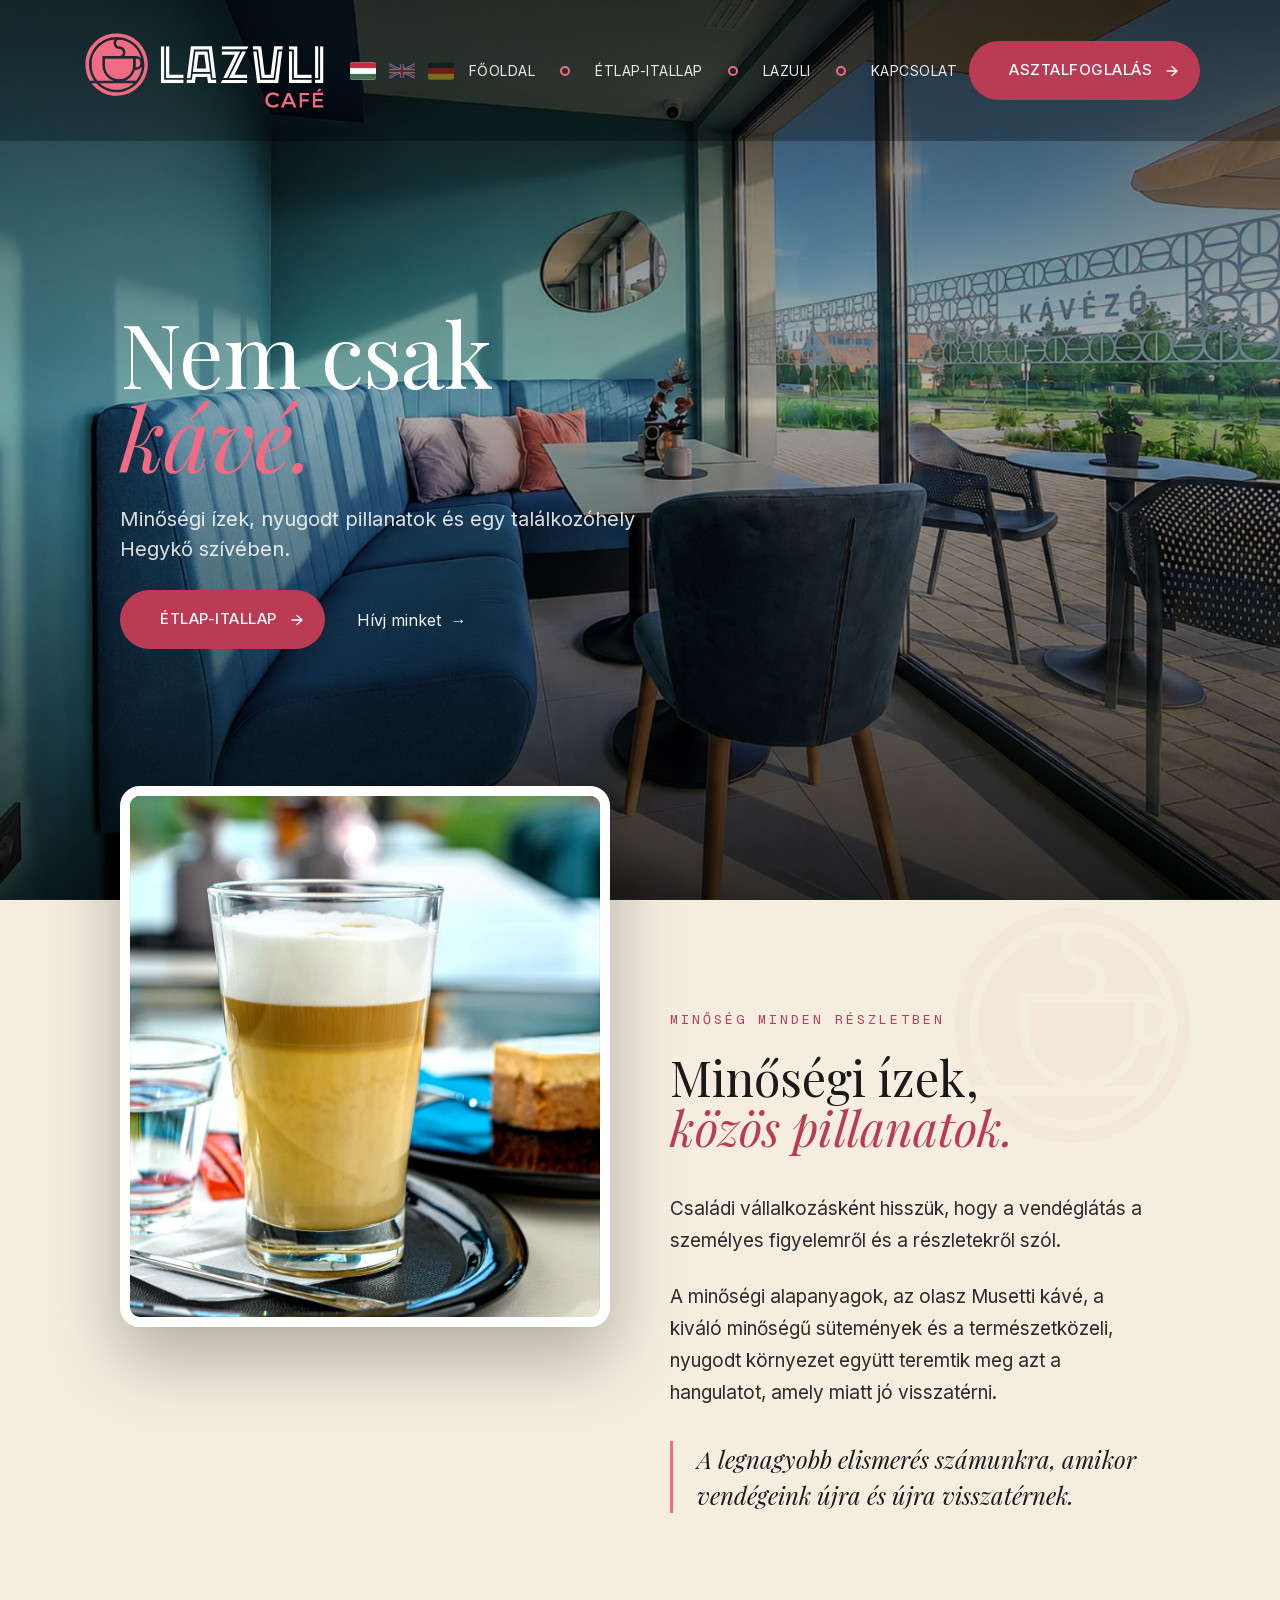
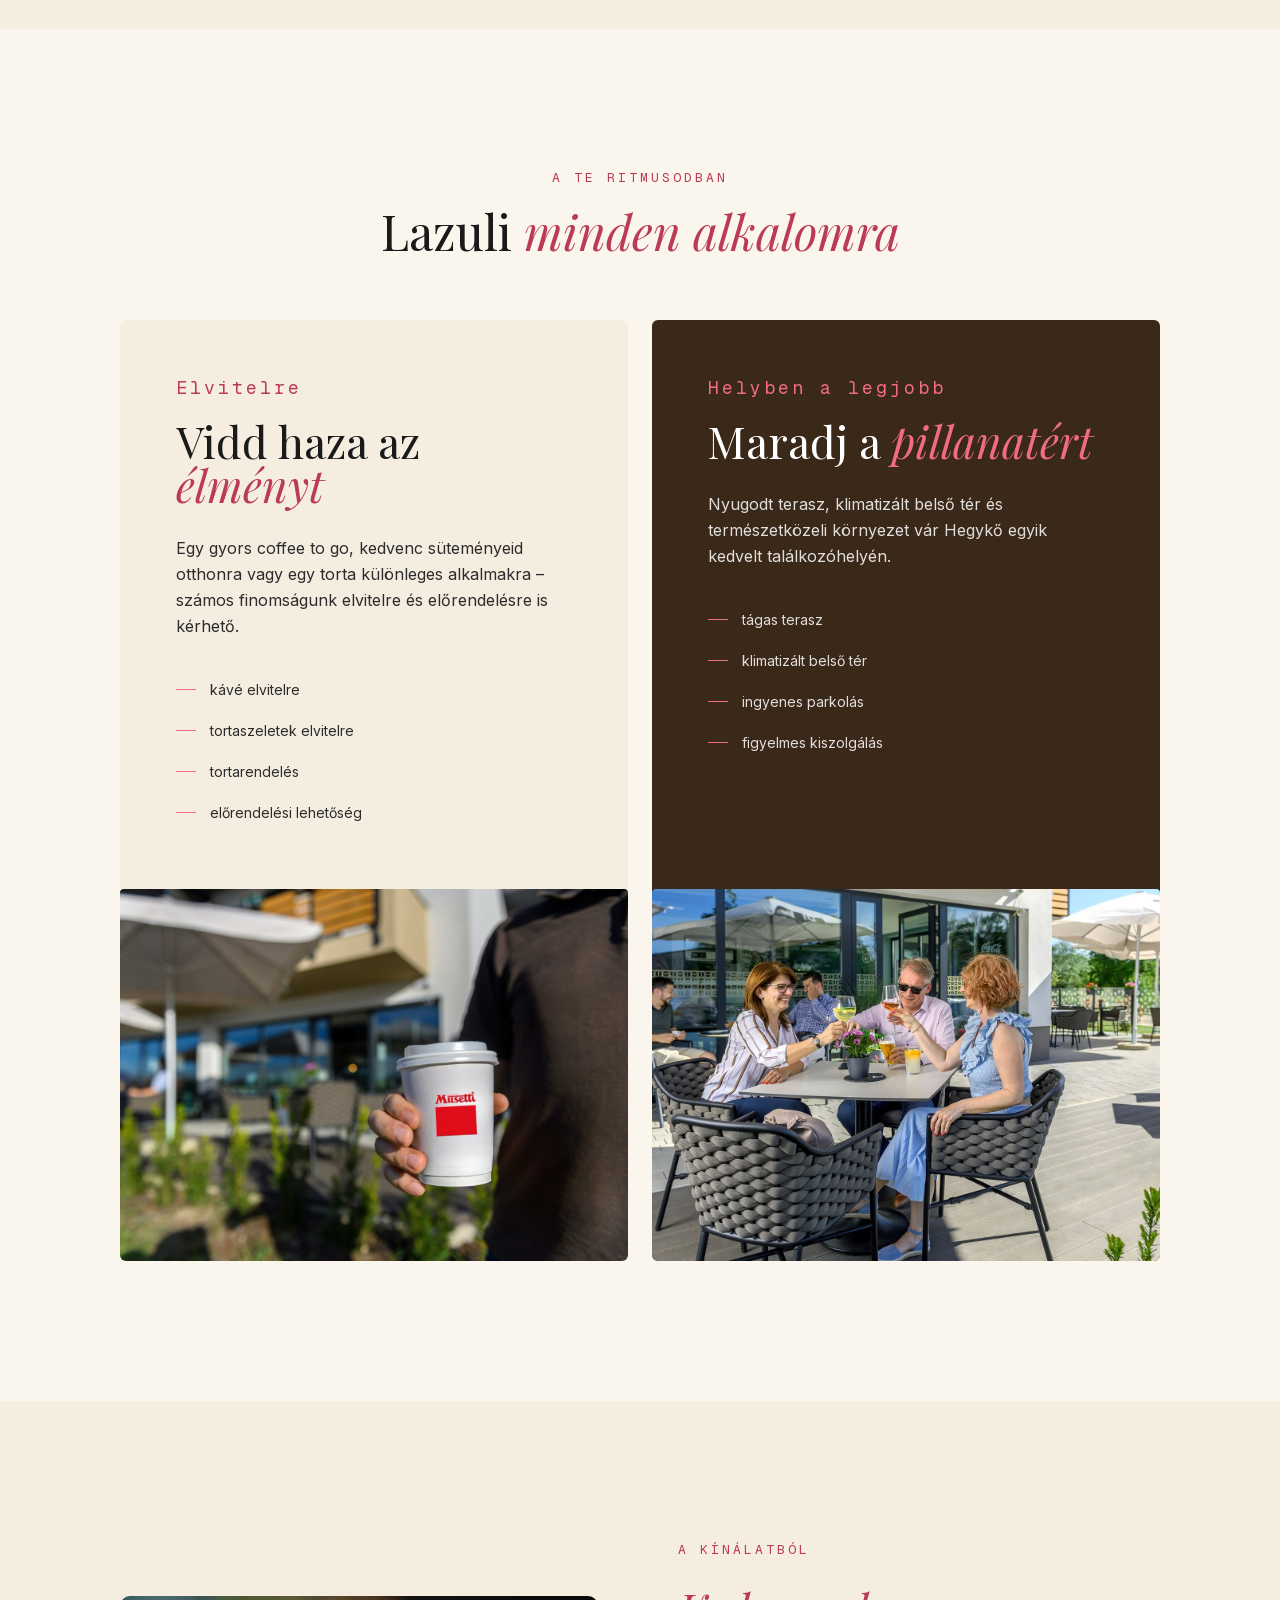
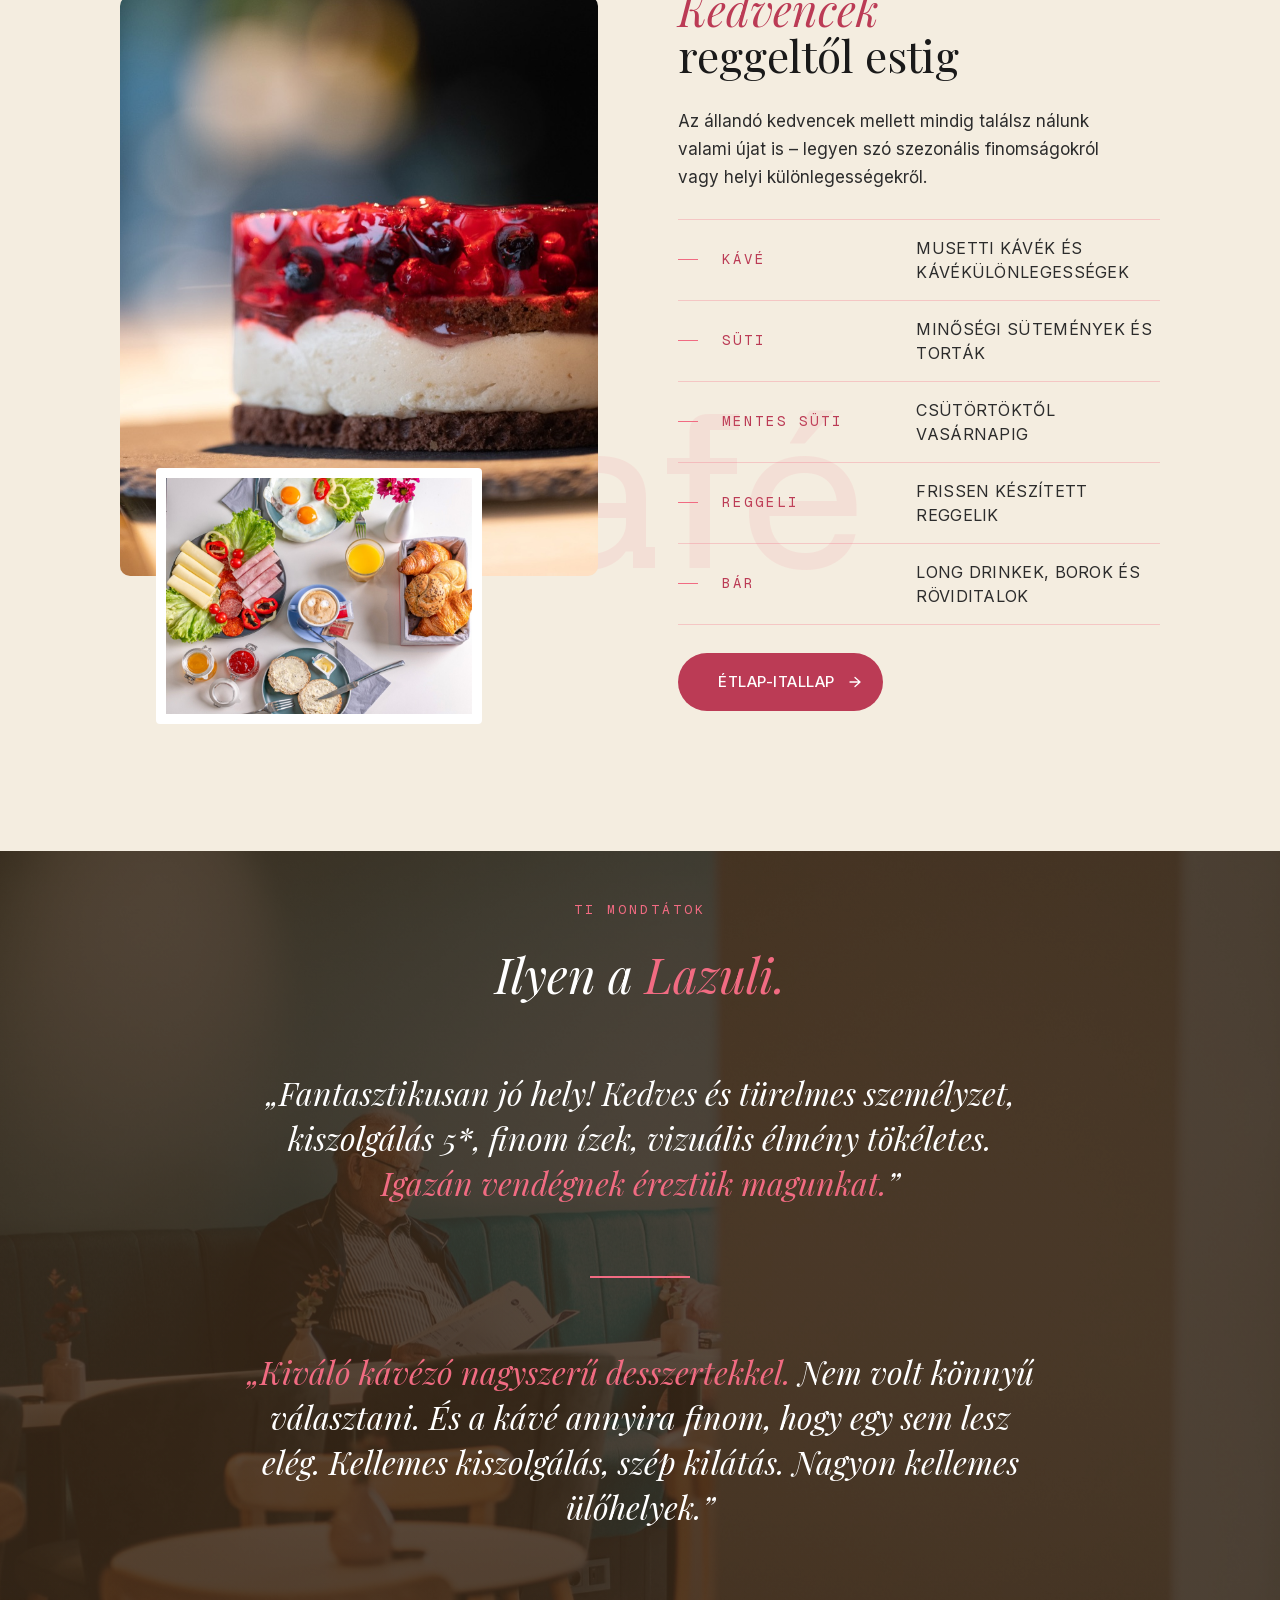
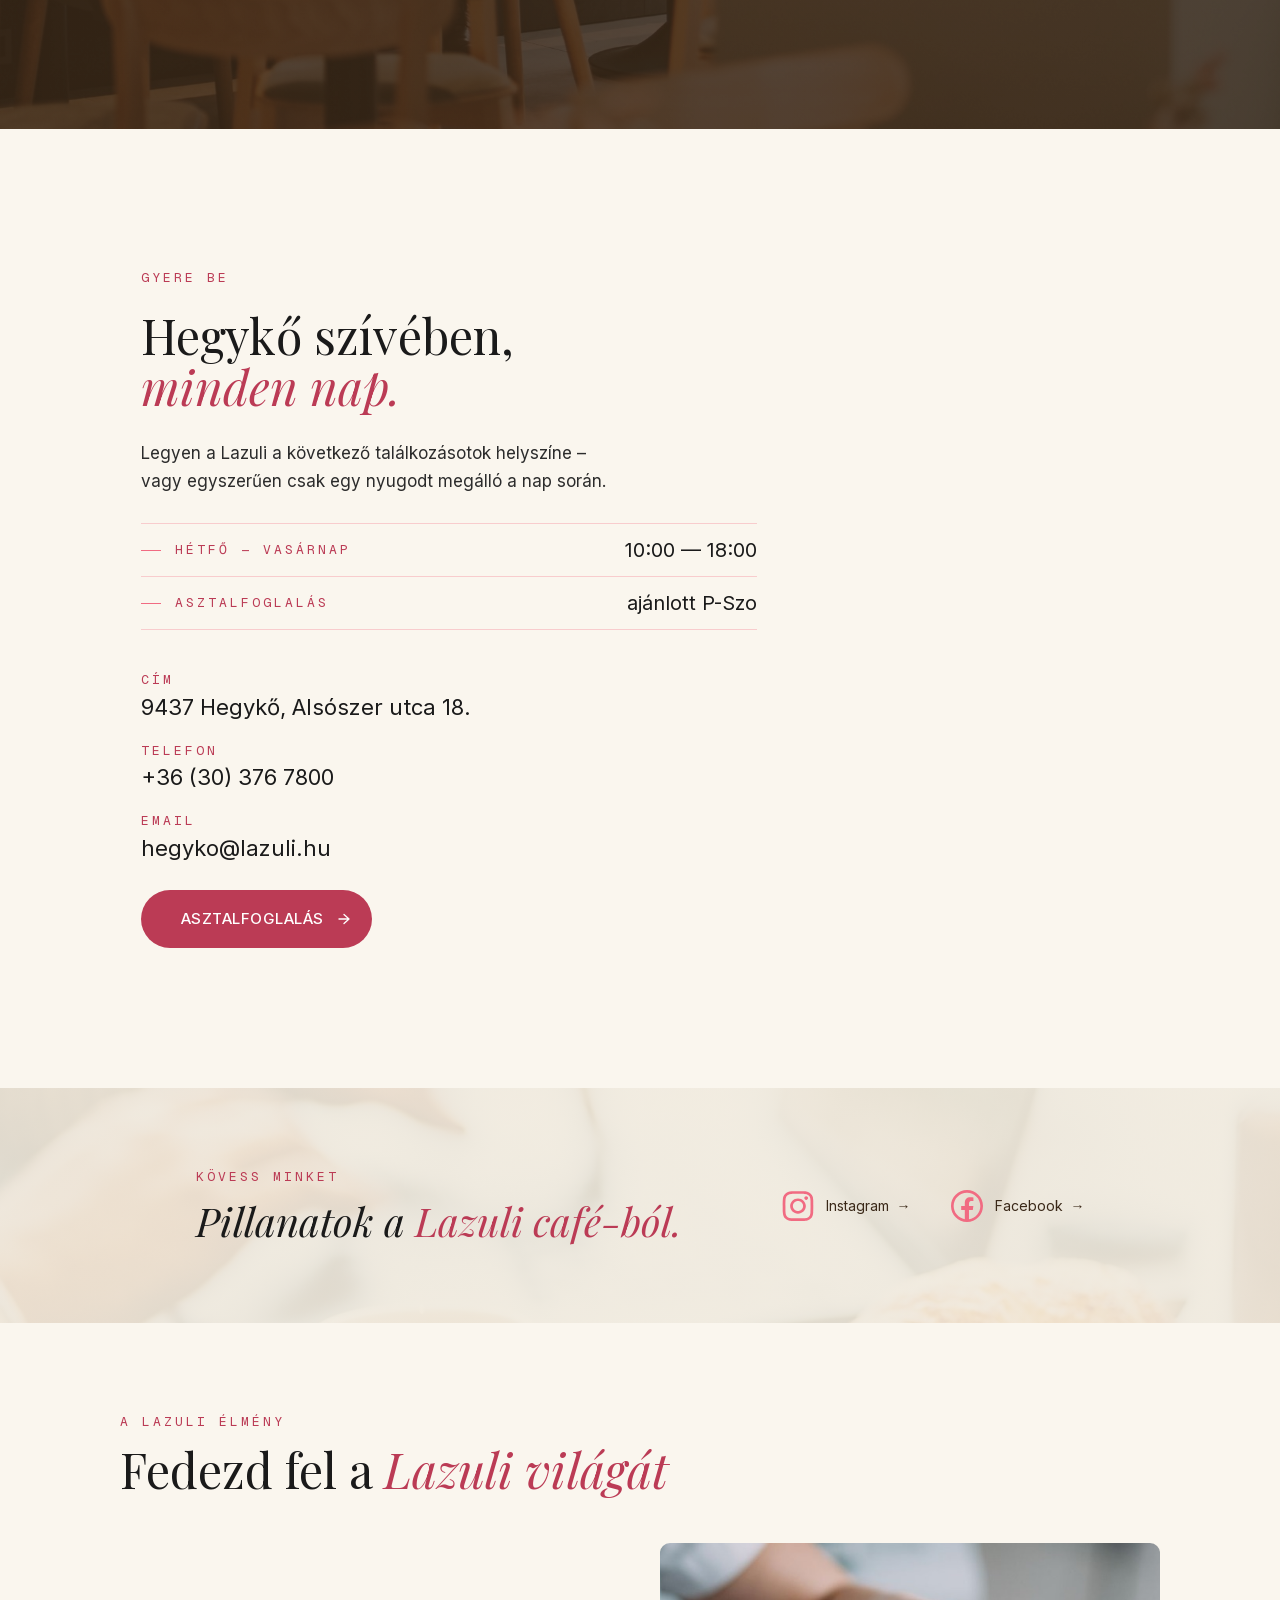
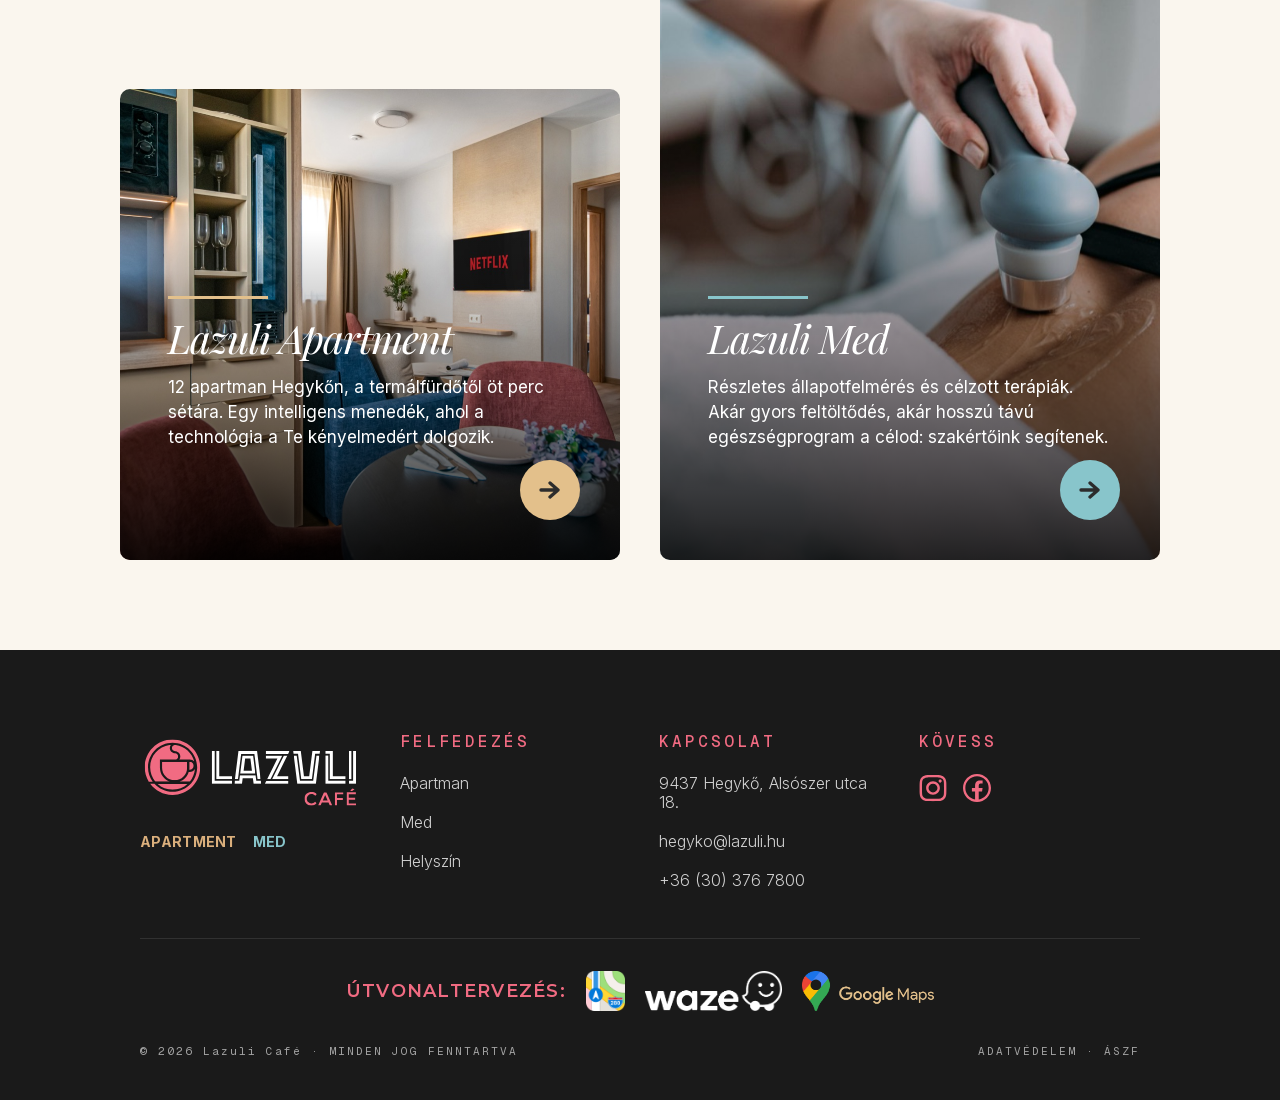
==== commit 87cced66: "Nyitvatartás módosítása 10:00–18:00-ra (HU/EN/DE, schema.org, meta, llms.txt)" ====
--- a/index.html
+++ b/index.html
@@ -4,7 +4,7 @@
 <meta charset="UTF-8">
 <meta name="viewport" content="width=device-width, initial-scale=1.0">
 <title>Lazuli Café — Fertő-táji pékség és kávézó</title>
-<meta name="description" content="Pékség és kávézó Hegykő szívében: olasz Musetti kávé, minőségi sütemények és torták, friss reggelik, tágas terasz. Nyitva minden nap 8:00–18:00.">
+<meta name="description" content="Pékség és kávézó Hegykő szívében: olasz Musetti kávé, minőségi sütemények és torták, friss reggelik, tágas terasz. Nyitva minden nap 10:00–18:00.">
 
 <!-- nyelvi változatok (a tartalmat a JS fordítja az útvonal alapján) -->
 <link rel="alternate" hreflang="hu" href="https://cafe.lazuli.hu/">
@@ -51,7 +51,7 @@
   "openingHoursSpecification": [{
     "@type": "OpeningHoursSpecification",
     "dayOfWeek": ["Monday","Tuesday","Wednesday","Thursday","Friday","Saturday","Sunday"],
-    "opens": "08:00",
+    "opens": "10:00",
     "closes": "18:00"
   }],
   "sameAs": [
@@ -231,7 +231,7 @@
     <h2 class="h2" data-i18n="loc.h2">Hegykő szívében,<br><span class="pink">minden nap.</span></h2>
     <p class="loc__body" data-i18n="loc.body">Legyen a Lazuli a következő találkozásotok helyszíne – vagy egyszerűen csak egy nyugodt megálló a nap során.</p>
     <ul class="hours">
-      <li><span class="hours__key"><span class="dash"></span><span data-i18n="loc.hkey1">HÉTFŐ — VASÁRNAP</span></span><span class="hours__val" data-i18n="loc.hval1">8:00 — 18:00</span></li>
+      <li><span class="hours__key"><span class="dash"></span><span data-i18n="loc.hkey1">HÉTFŐ — VASÁRNAP</span></span><span class="hours__val" data-i18n="loc.hval1">10:00 — 18:00</span></li>
       <li><span class="hours__key"><span class="dash"></span><span data-i18n="loc.hkey2">ASZTALFOGLALÁS</span></span><span class="hours__val" data-i18n="loc.hval2">ajánlott P-Szo</span></li>
     </ul>
     <ul class="contact">
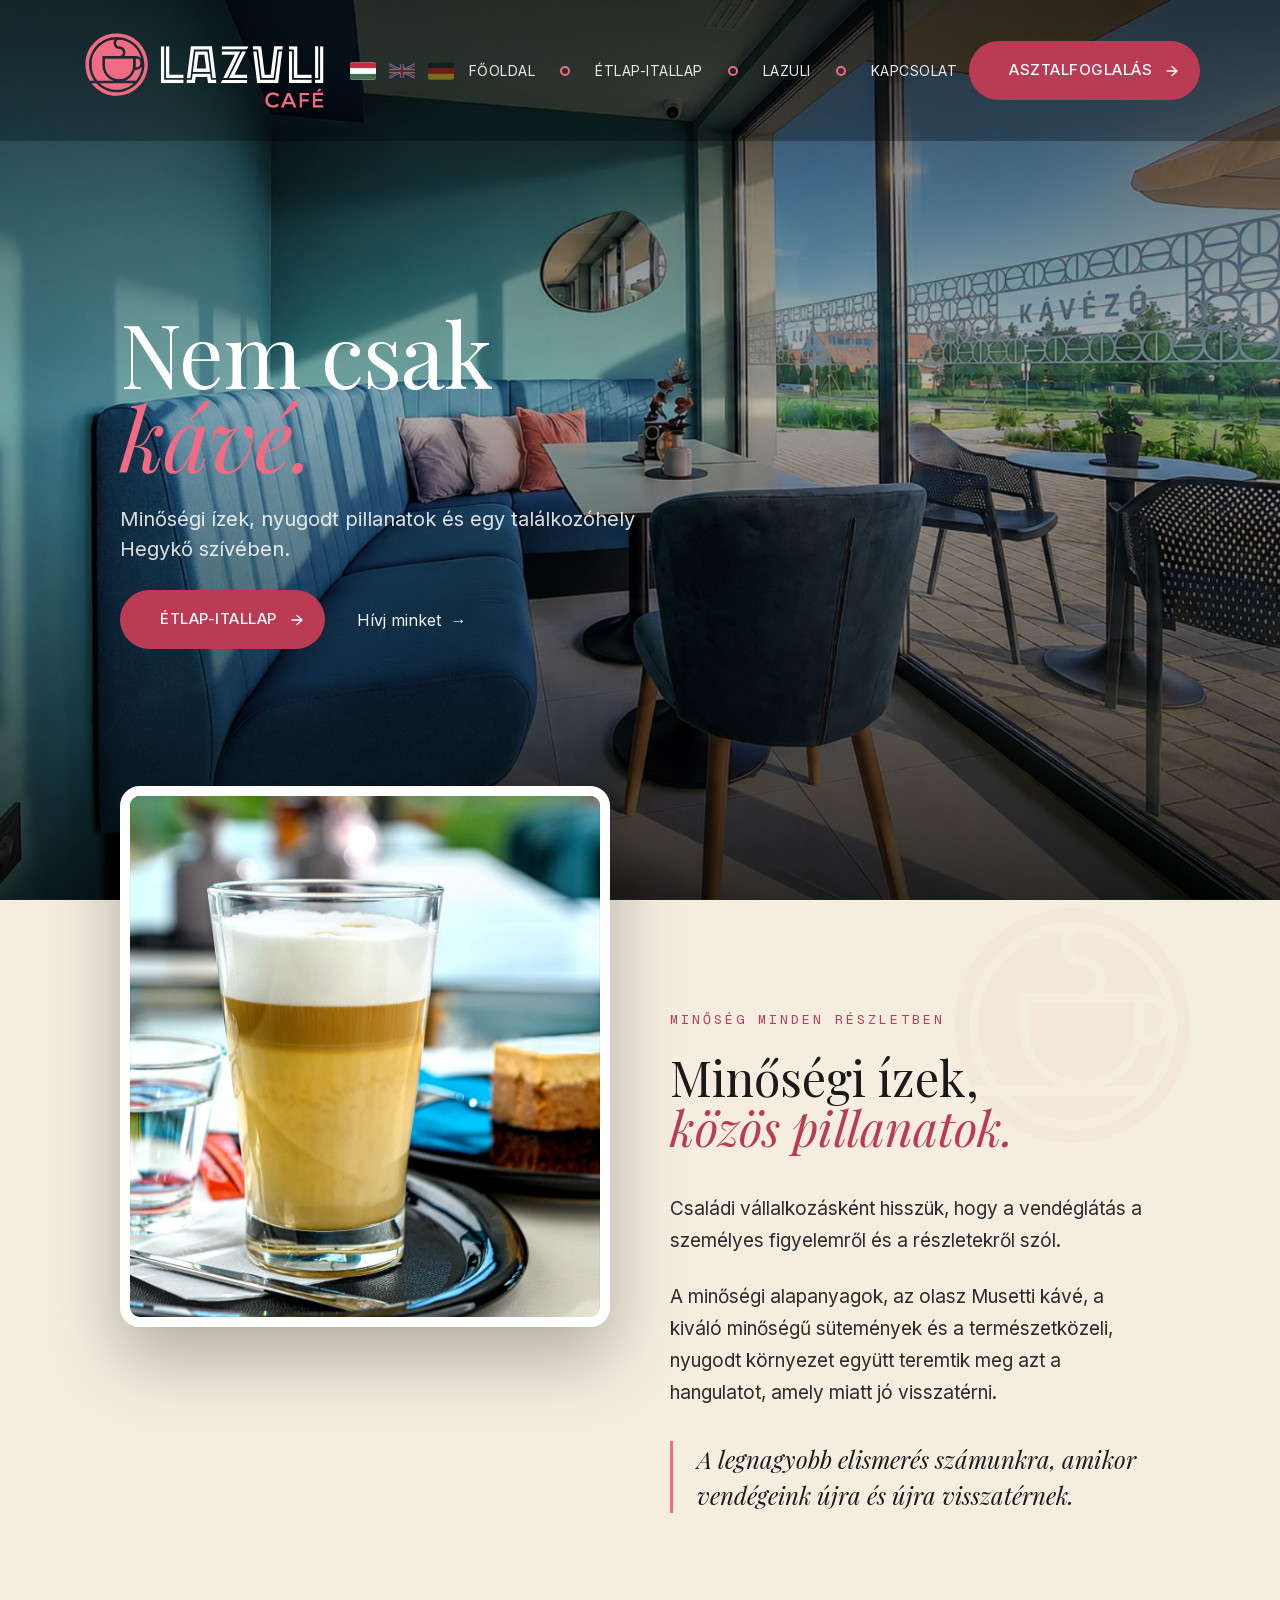
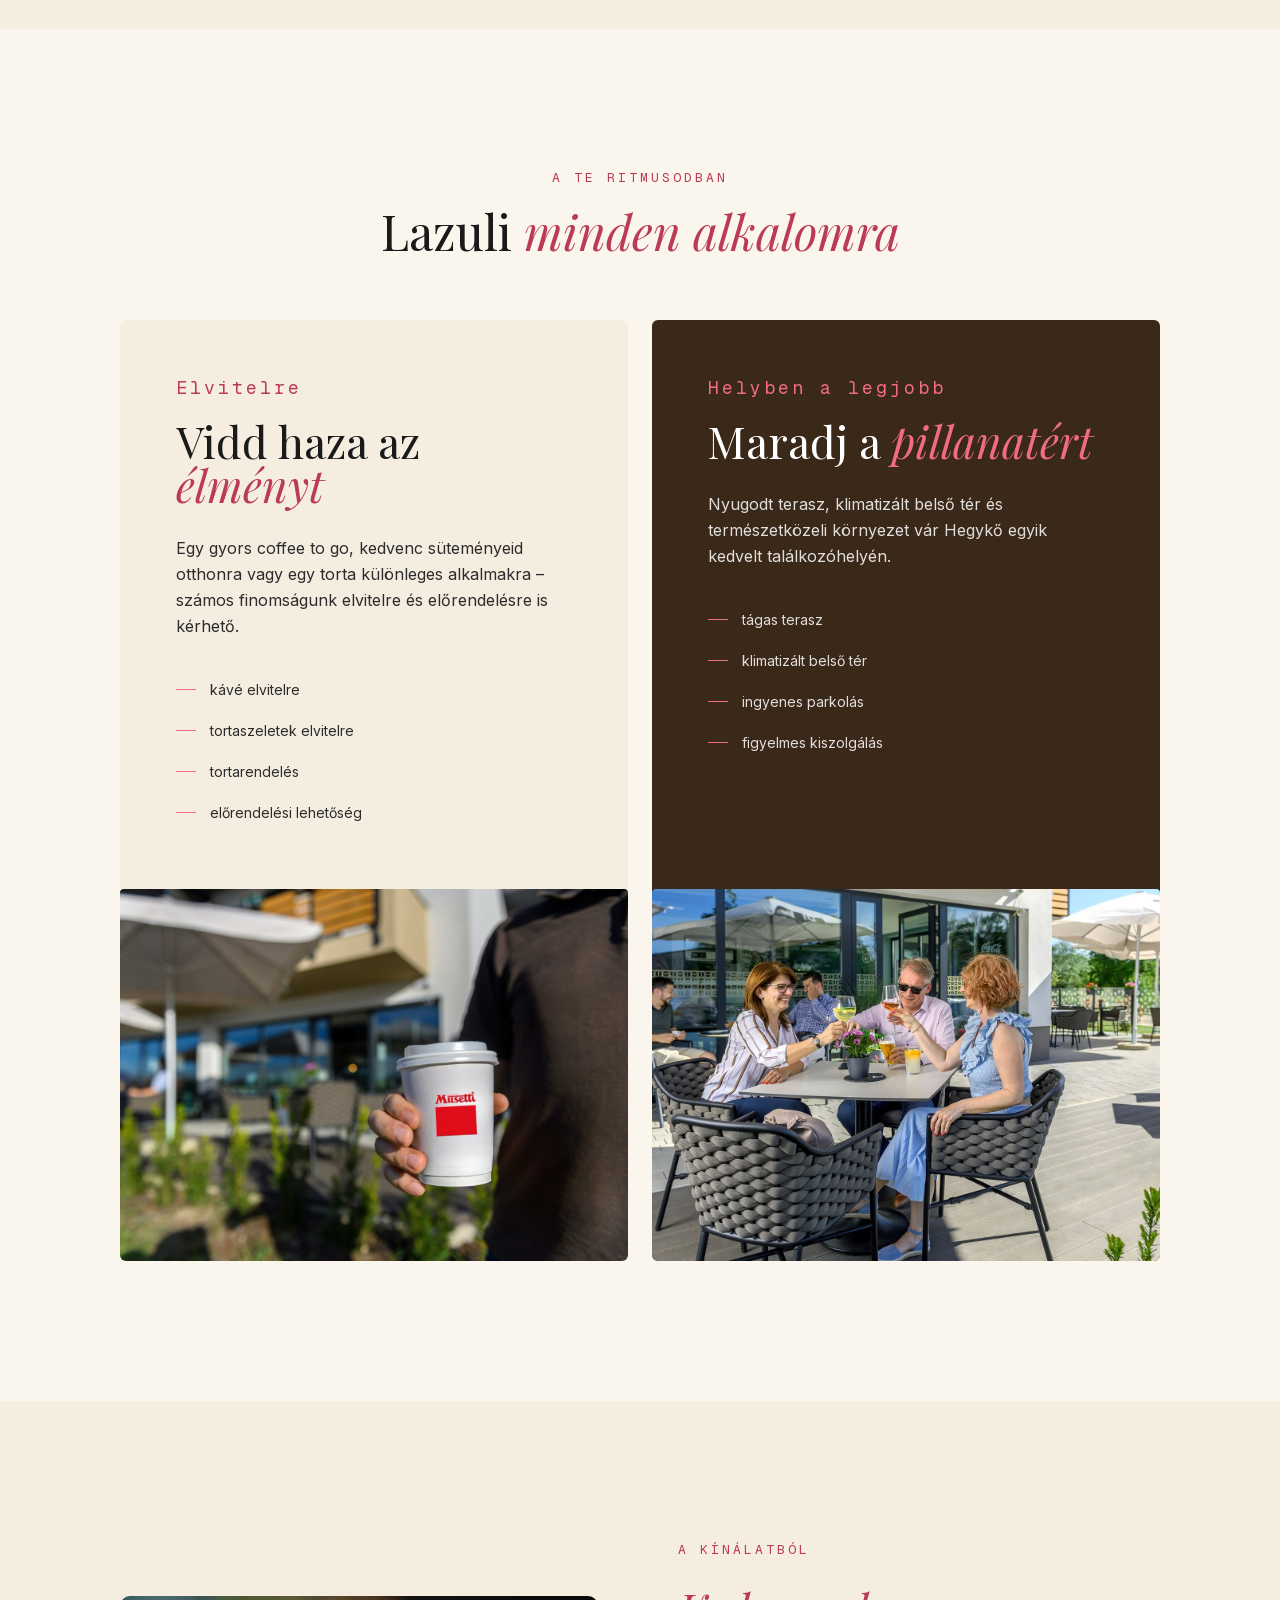
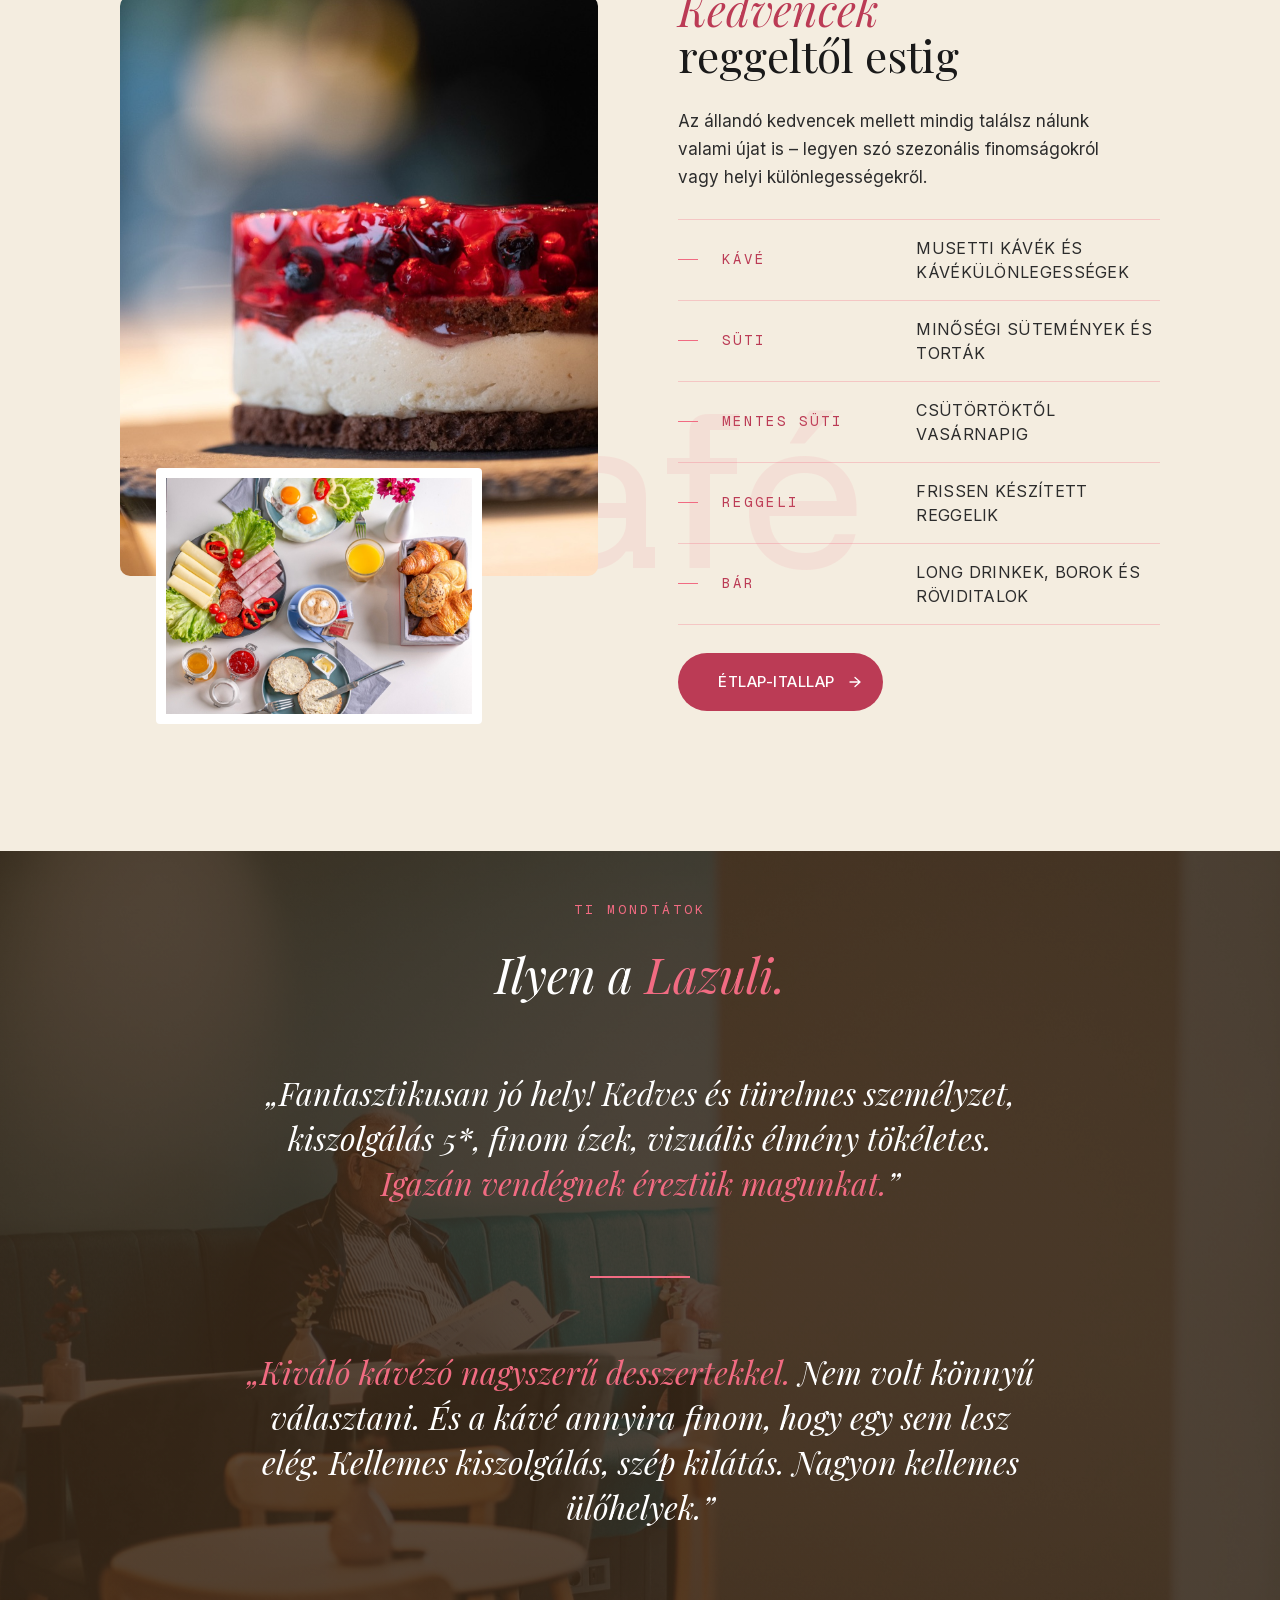
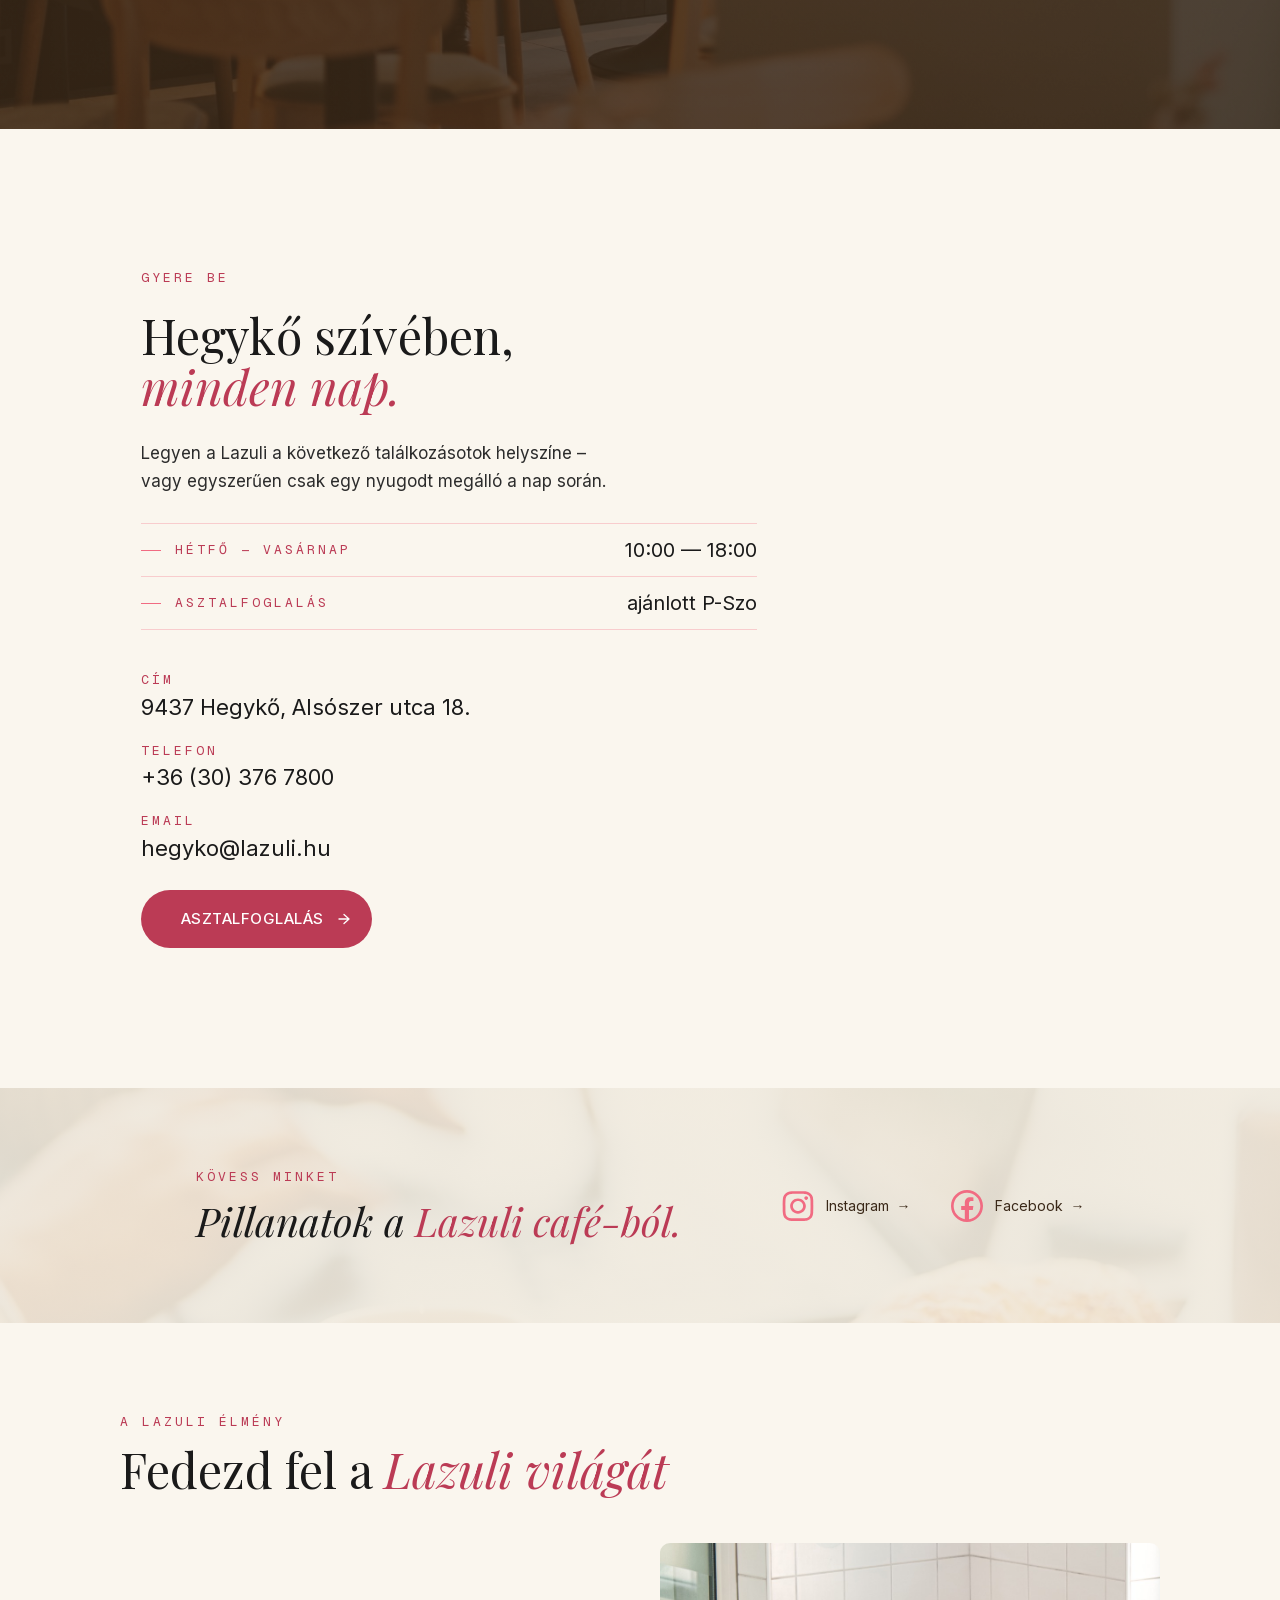
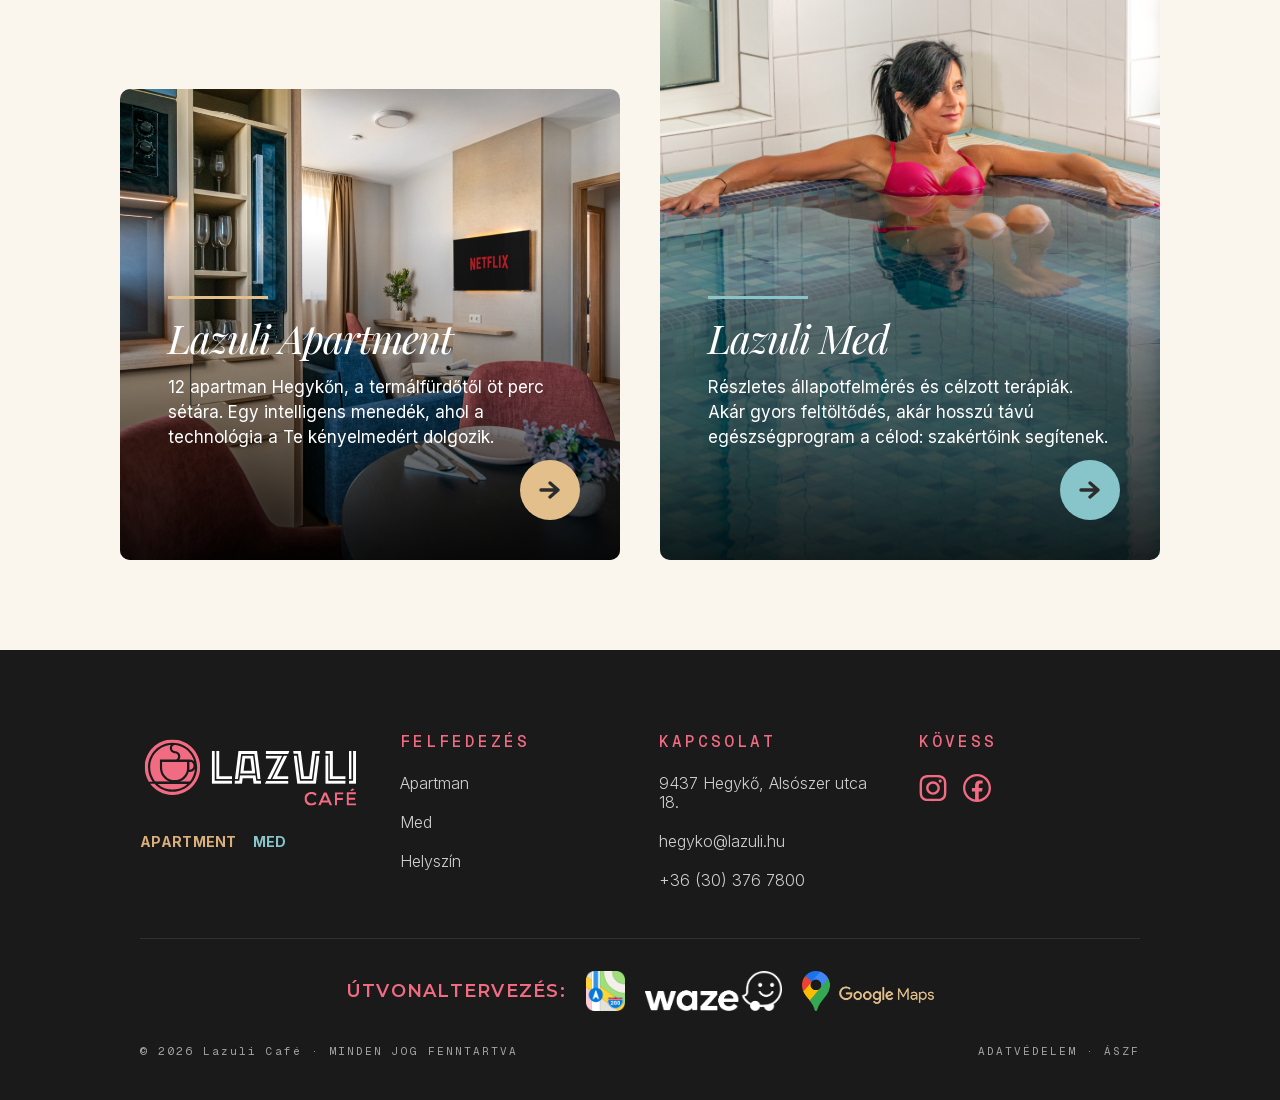
==== commit 4742ef24: "Lazuli Med kártya képcsere (optimalizált, 1241x1400, 265 KB)" ====
--- a/index.html
+++ b/index.html
@@ -25,8 +25,8 @@
 <link rel="icon" type="image/png" href="assets/icons/fav.png">
 <link rel="apple-touch-icon" sizes="180x180" href="assets/icons/apple-touch-icon.png">
 <link rel="preload" as="image" href="assets/img/hero-bg.jpg" fetchpriority="high">
-<link rel="stylesheet" href="assets/css/fonts.css">
-<link rel="stylesheet" href="style.css">
+<link rel="stylesheet" href="assets/css/fonts.css?v=20260806">
+<link rel="stylesheet" href="style.css?v=20260806">
 
 <!-- Strukturált adat a Google találatokhoz (kávézó: cím, nyitvatartás, elérhetőség) -->
 <script type="application/ld+json">
@@ -275,7 +275,7 @@
       <span class="wcard__go wcard__go--gold" aria-hidden="true"></span>
     </a>
     <a class="wcard wcard--med" href="https://med.lazuli.hu/" target="_blank" rel="noopener">
-      <img src="assets/img/social-2.jpg" alt="Lazuli Med" width="1400" height="787" loading="lazy">
+      <img src="assets/img/lazuli-med.jpg" alt="Lazuli Med" width="1241" height="1400" loading="lazy">
       <div class="wcard__body">
         <span class="wcard__line teal" aria-hidden="true"></span>
         <h3 data-i18n="world.med.title">Lazuli Med</h3>
@@ -335,7 +335,7 @@
 </footer>
 
 <!-- ============ SCRIPTS ============ -->
-<script src="i18n.js"></script>
+<script src="i18n.js?v=20260806"></script>
 <!-- Lenis smooth scroll (saját hoston, v1.1.20) -->
 <script src="assets/js/lenis.min.js"></script>
 <script>
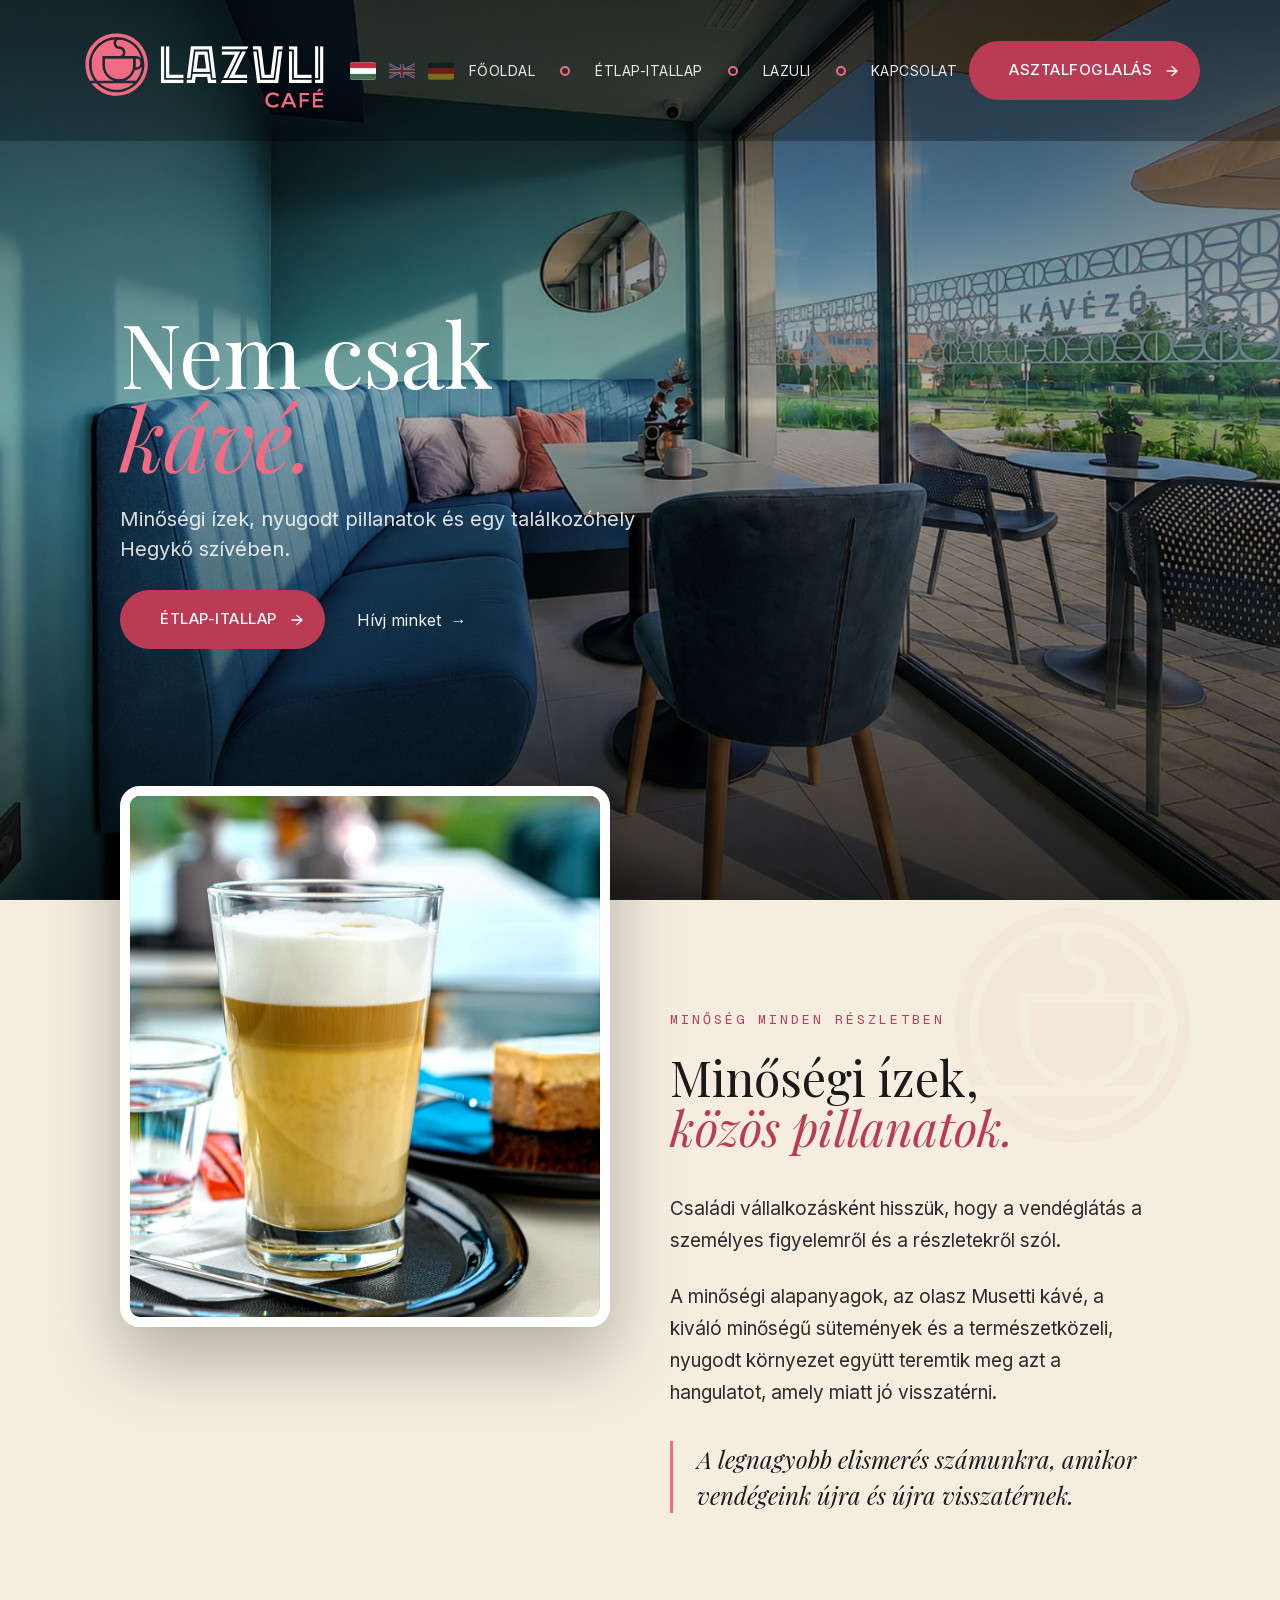
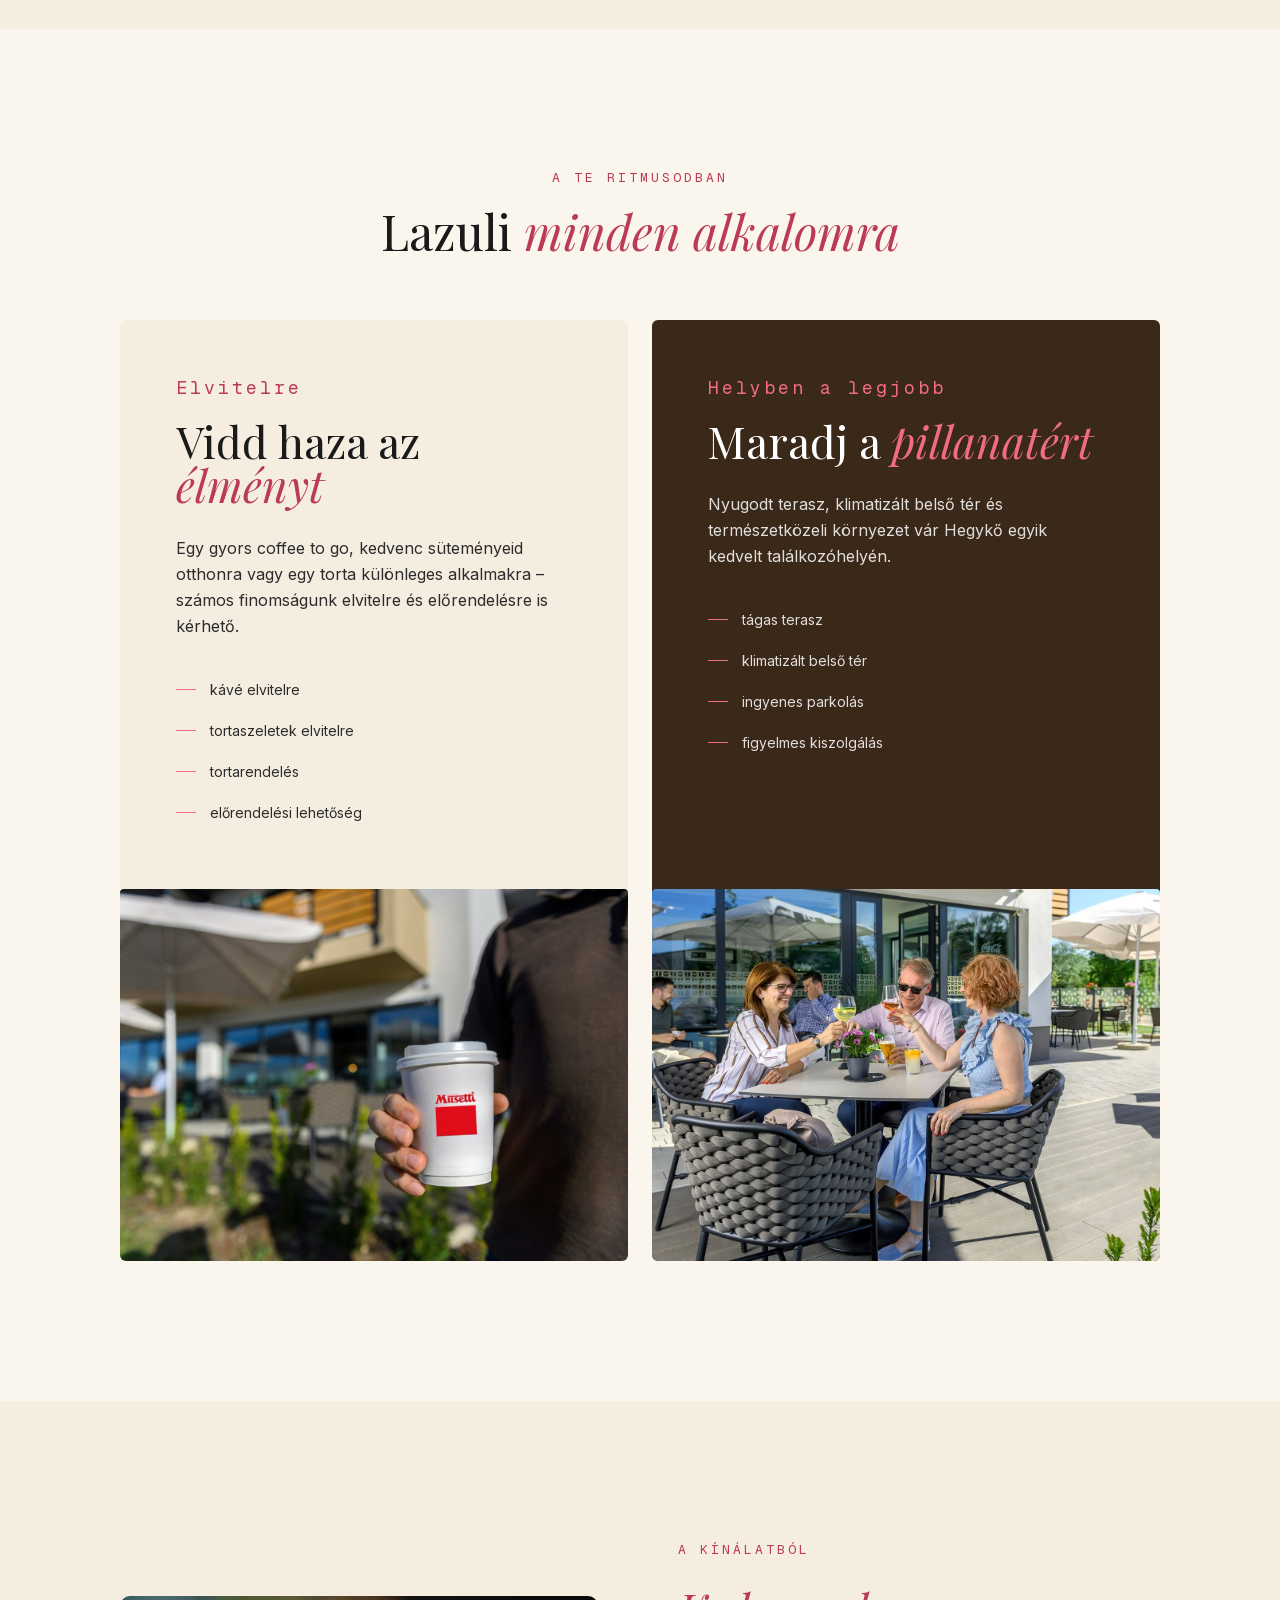
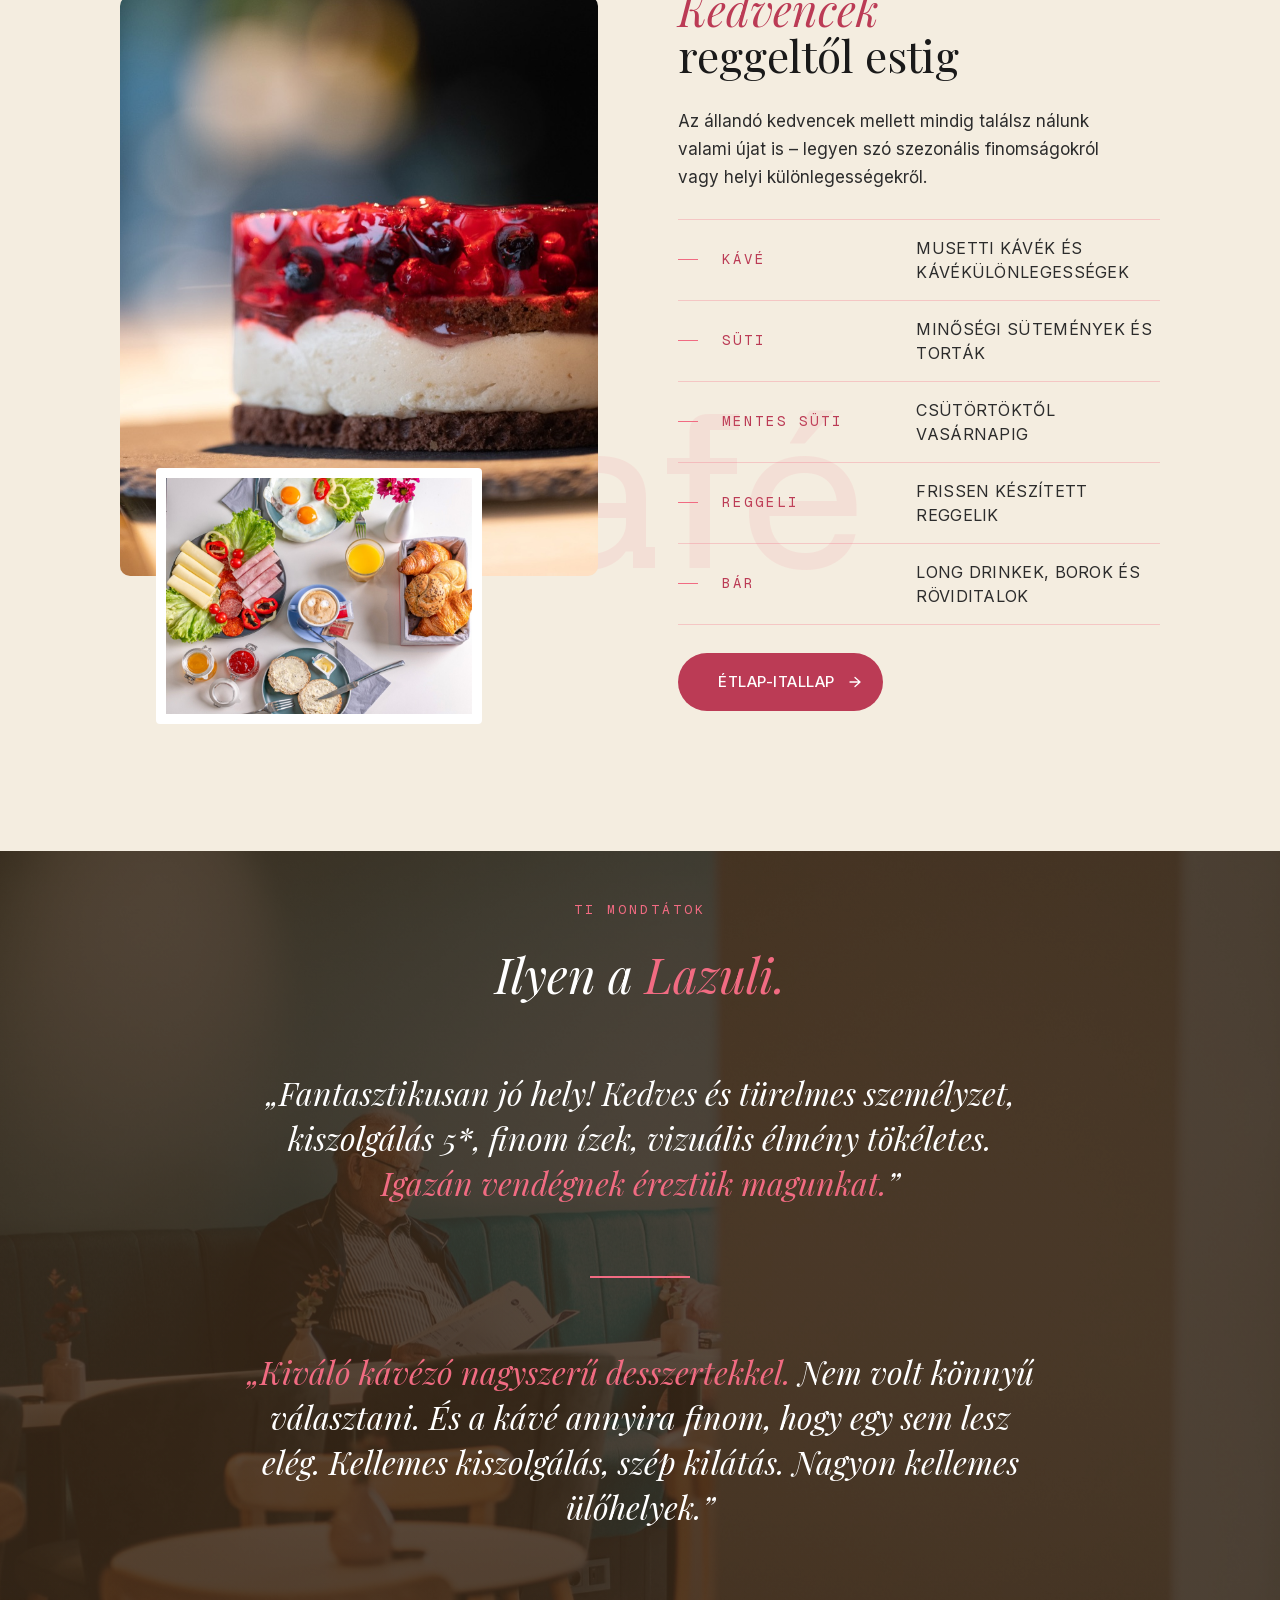
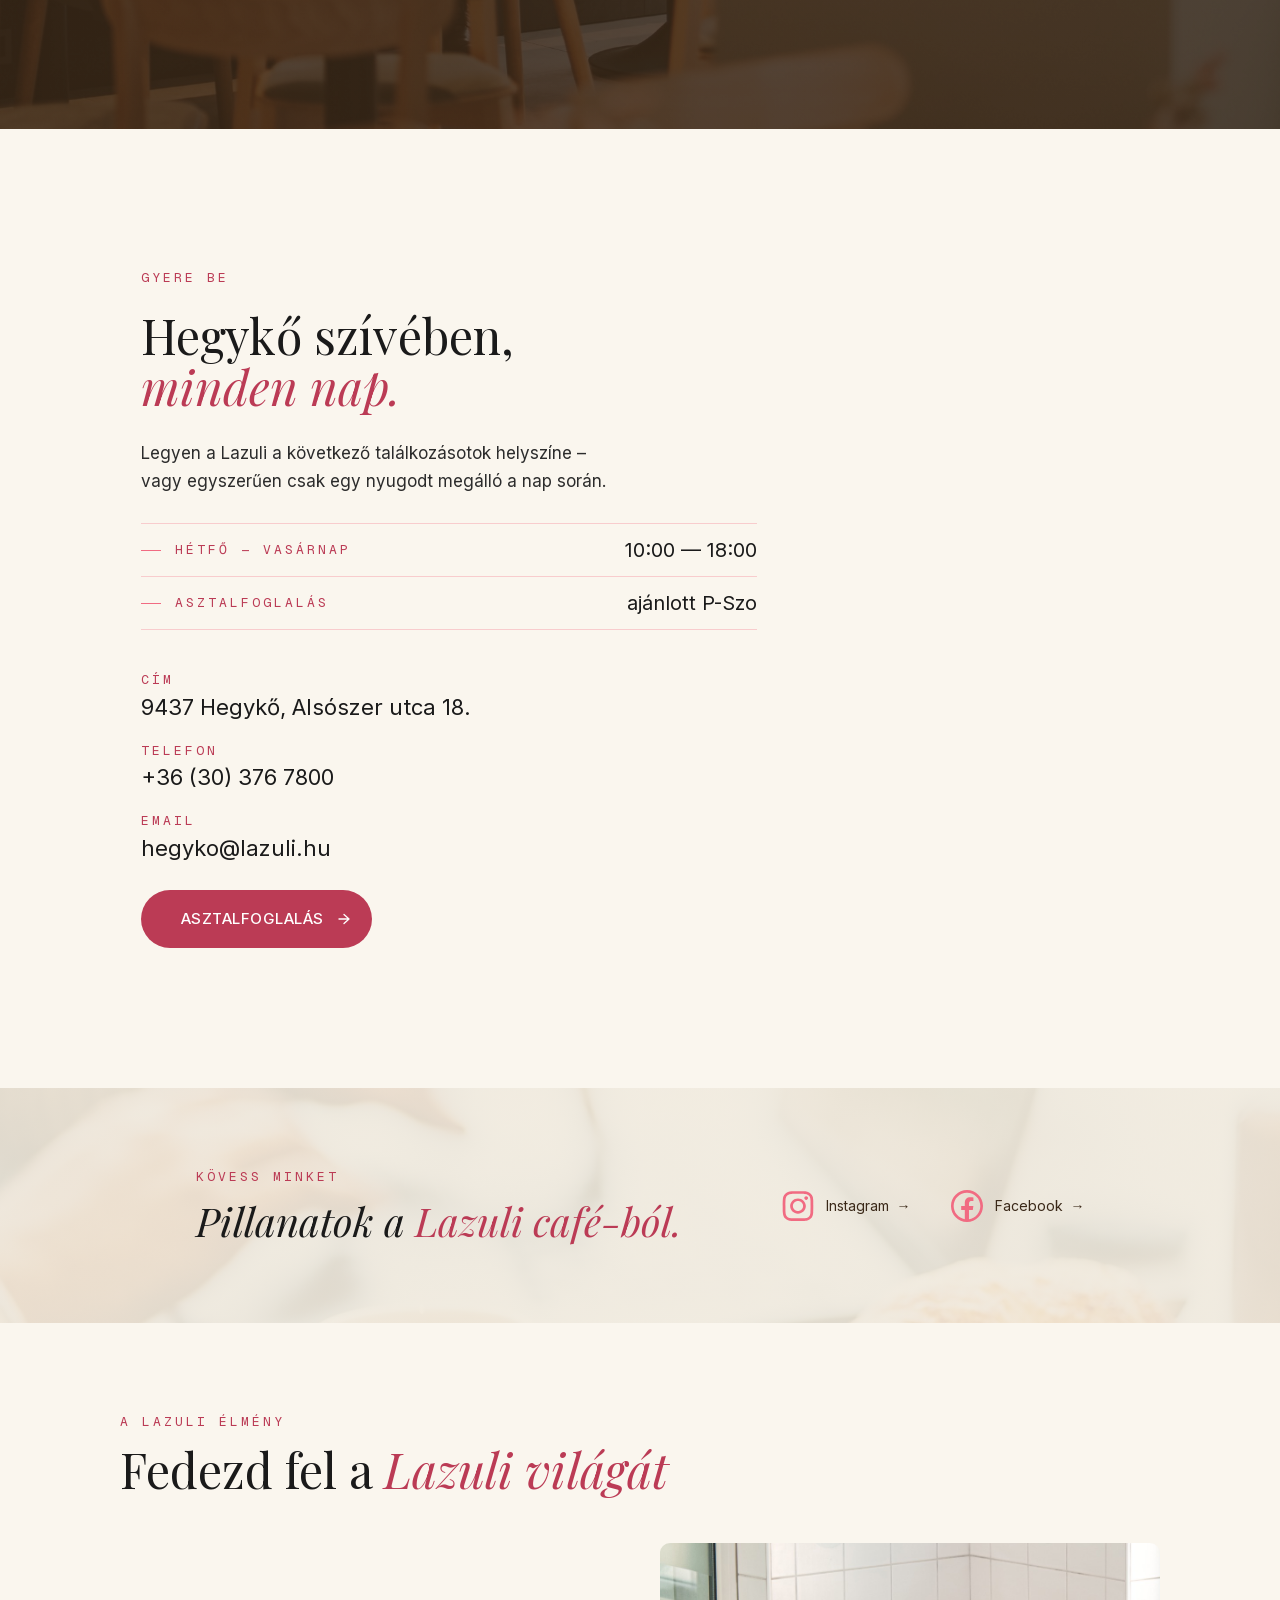
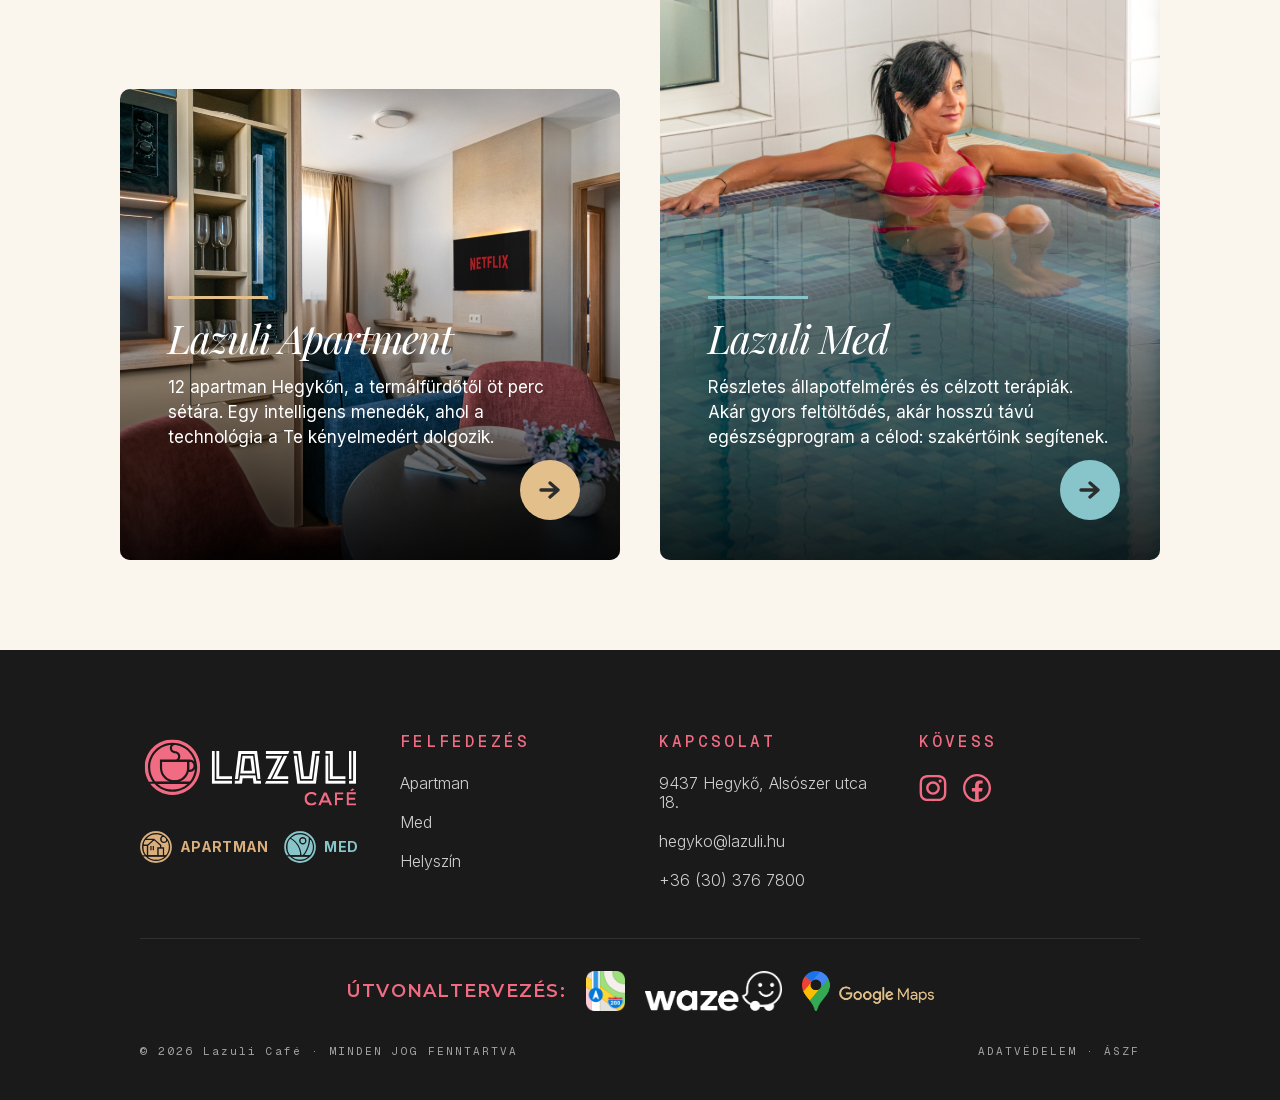
==== commit 0b8bf978: "Nyelvenkenti onallo oldalak: sajat canonical, title es hreflang A kavezo eddig 10 URL-t szolgalt ki " ====
--- a/index.html
+++ b/index.html
@@ -1,12 +1,24 @@
 <!DOCTYPE html>
 <html lang="hu">
 <head>
+<!-- CookieYes banner (consent) – a GTM elé töltjük be -->
+<script id="cookieyes" type="text/javascript" src="https://cdn-cookieyes.com/client_data/cb4bae2f5099c113811184f11fed3576/script.js"></script>
+<!-- End CookieYes -->
+<!-- Google Tag Manager -->
+<script>(function(w,d,s,l,i){w[l]=w[l]||[];w[l].push({'gtm.start':
+new Date().getTime(),event:'gtm.js'});var f=d.getElementsByTagName(s)[0],
+j=d.createElement(s),dl=l!='dataLayer'?'&l='+l:'';j.async=true;j.src=
+'https://www.googletagmanager.com/gtm.js?id='+i+dl;f.parentNode.insertBefore(j,f);
+})(window,document,'script','dataLayer','GTM-55VHQCMZ');</script>
+<!-- End Google Tag Manager -->
+
 <meta charset="UTF-8">
 <meta name="viewport" content="width=device-width, initial-scale=1.0">
 <title>Lazuli Café — Fertő-táji pékség és kávézó</title>
 <meta name="description" content="Pékség és kávézó Hegykő szívében: olasz Musetti kávé, minőségi sütemények és torták, friss reggelik, tágas terasz. Nyitva minden nap 10:00–18:00.">
 
-<!-- nyelvi változatok (a tartalmat a JS fordítja az útvonal alapján) -->
+<!-- nyelvi változatok: mindegyiknek ÖNÁLLÓ fájlja és canonicalja van -->
+<link rel="canonical" href="https://cafe.lazuli.hu/">
 <link rel="alternate" hreflang="hu" href="https://cafe.lazuli.hu/">
 <link rel="alternate" hreflang="en" href="https://cafe.lazuli.hu/en">
 <link rel="alternate" hreflang="de" href="https://cafe.lazuli.hu/de">
@@ -33,14 +45,19 @@
 {
   "@context": "https://schema.org",
   "@type": "CafeOrCoffeeShop",
+  "@id": "https://cafe.lazuli.hu/#cafe",
   "name": "Lazuli Café",
   "image": "https://cafe.lazuli.hu/assets/img/hero-bg.jpg",
   "url": "https://cafe.lazuli.hu/",
   "telephone": "+36303767800",
   "email": "hegyko@lazuli.hu",
-  "servesCuisine": ["Kávé", "Sütemény", "Reggeli"],
+  "servesCuisine": [
+    "Kávé",
+    "Sütemény",
+    "Reggeli"
+  ],
   "priceRange": "$$",
-  "menu": "https://cafe.lazuli.hu/etlap",
+  "hasMenu": "https://cafe.lazuli.hu/etlap",
   "address": {
     "@type": "PostalAddress",
     "streetAddress": "Alsószer utca 18.",
@@ -48,12 +65,22 @@
     "postalCode": "9437",
     "addressCountry": "HU"
   },
-  "openingHoursSpecification": [{
-    "@type": "OpeningHoursSpecification",
-    "dayOfWeek": ["Monday","Tuesday","Wednesday","Thursday","Friday","Saturday","Sunday"],
-    "opens": "10:00",
-    "closes": "18:00"
-  }],
+  "openingHoursSpecification": [
+    {
+      "@type": "OpeningHoursSpecification",
+      "dayOfWeek": [
+        "Monday",
+        "Tuesday",
+        "Wednesday",
+        "Thursday",
+        "Friday",
+        "Saturday",
+        "Sunday"
+      ],
+      "opens": "10:00",
+      "closes": "18:00"
+    }
+  ],
   "sameAs": [
     "https://www.instagram.com/cafelazuli.hegyko/",
     "https://www.facebook.com/cafelazuli.hegyko"
@@ -62,6 +89,11 @@
 </script>
 </head>
 <body>
+<!-- Google Tag Manager (noscript) -->
+<noscript><iframe src="https://www.googletagmanager.com/ns.html?id=GTM-55VHQCMZ"
+height="0" width="0" style="display:none;visibility:hidden"></iframe></noscript>
+<!-- End Google Tag Manager (noscript) -->
+
 
 <a class="skip-link" href="#tartalom" data-i18n="nav.skip">Ugrás a tartalomra</a>
 
@@ -294,13 +326,19 @@
     <div class="footer__brand">
       <a href="/" data-home><img class="footer__logo" src="assets/icons/logo.svg" alt="Lazuli Café"></a>
       <div class="footer__badges">
-        <span class="badge badge--gold">Apartment</span>
-        <span class="badge badge--teal">MED</span>
+        <a class="badge badge--gold" href="https://apartman.lazuli.hu/apartmanok/" target="_blank" rel="noopener">
+          <svg xmlns="http://www.w3.org/2000/svg" width="40" height="40" viewBox="0 0 40 40" fill="none" aria-hidden="true"><mask id="mask0_443_3579" style="mask-type:luminance" maskUnits="userSpaceOnUse" x="26" y="7" width="8" height="7"><path d="M33.1568 7.20898H26.6685V13.6973H33.1568V7.20898Z" fill="white"></path></mask><g mask="url(#mask0_443_3579)"><mask id="mask1_443_3579" style="mask-type:luminance" maskUnits="userSpaceOnUse" x="26" y="7" width="7" height="7"><path d="M26.6685 10.4314C26.6624 12.1804 28.075 13.6052 29.8178 13.6113C31.5607 13.6113 32.9794 12.217 32.9978 10.4742C32.105 9.26337 31.0409 8.18708 29.8484 7.26367V7.2759H29.8301C28.0933 7.2759 26.6746 8.68242 26.6685 10.4253" fill="white"></path></mask><g mask="url(#mask1_443_3579)"><mask id="mask2_443_3579" style="mask-type:luminance" maskUnits="userSpaceOnUse" x="26" y="7" width="8" height="7"><path d="M33.0837 7.18359H26.626V13.6413H33.0837V7.18359Z" fill="white"></path></mask><g mask="url(#mask2_443_3579)"><path d="M43.064 -3.06641H-3.06348V43.0611H43.064V-3.06641Z" fill="#DAAF7C"></path></g></g></g><mask id="mask3_443_3579" style="mask-type:luminance" maskUnits="userSpaceOnUse" x="0" y="0" width="40" height="40"><path d="M40 0H0V40H40V0Z" fill="white"></path></mask><g mask="url(#mask3_443_3579)"><mask id="mask4_443_3579" style="mask-type:luminance" maskUnits="userSpaceOnUse" x="0" y="0" width="40" height="40"><path d="M20.003 0.152344C9.0689 0.152344 0.195639 8.99503 0.152832 19.9108V20.082C0.171178 23.8246 1.223 27.3225 3.03924 30.3068H5.85838C3.75473 27.4142 2.50721 23.849 2.50721 19.9964C2.50721 10.2976 10.3959 2.41499 20.0886 2.41499C29.7813 2.41499 37.6761 10.2976 37.6761 19.9964C37.6761 24.4972 35.97 28.6067 33.1814 31.7255V31.8417H33.0775C29.8547 35.3641 25.2316 37.5778 20.0947 37.5778C14.9579 37.5778 10.3286 35.3641 7.11201 31.8417H4.07884C7.69908 36.7033 13.4841 39.8466 20.0091 39.8466C30.9738 39.8466 39.8593 30.9611 39.8593 19.9964C39.8593 9.03172 30.9677 0.152344 20.003 0.152344Z" fill="white"></path></mask><g mask="url(#mask4_443_3579)"><mask id="mask5_443_3579" style="mask-type:luminance" maskUnits="userSpaceOnUse" x="0" y="0" width="40" height="40"><path d="M39.9815 0.140625H0.0610352V39.9144H39.9815V0.140625Z" fill="white"></path></mask><g mask="url(#mask5_443_3579)"><path d="M43.064 -3.06445H-3.06348V43.0631H43.064V-3.06445Z" fill="#DAAF7C"></path></g></g></g><mask id="mask6_443_3579" style="mask-type:luminance" maskUnits="userSpaceOnUse" x="10" y="11" width="16" height="20"><path d="M25.2256 11.5332H10.0903V30.4539H25.2256V11.5332Z" fill="white"></path></mask><g mask="url(#mask6_443_3579)"><mask id="mask7_443_3579" style="mask-type:luminance" maskUnits="userSpaceOnUse" x="10" y="11" width="16" height="20"><path d="M12.9277 18.7738H14.4565V23.9962H12.9277V18.7738ZM15.8631 18.7738H17.3919V23.9962H15.8631V18.7738ZM10.1453 30.3133H21.5503V20.3209H25.1705V18.2906L17.7038 11.625L10.1392 18.2906V30.3133H10.1453Z" fill="white"></path></mask><g mask="url(#mask7_443_3579)"><mask id="mask8_443_3579" style="mask-type:luminance" maskUnits="userSpaceOnUse" x="10" y="11" width="16" height="20"><path d="M25.3047 11.5879H10.041V30.374H25.3047V11.5879Z" fill="white"></path></mask><g mask="url(#mask8_443_3579)"><path d="M43.0635 -3.06445H-3.06396V43.0631H43.0635V-3.06445Z" fill="#DAAF7C"></path></g></g></g><mask id="mask9_443_3579" style="mask-type:luminance" maskUnits="userSpaceOnUse" x="7" y="3" width="30" height="28"><path d="M36.2208 3.78516H7.74805V30.4539H36.2208V3.78516Z" fill="white"></path></mask><g mask="url(#mask9_443_3579)"><mask id="mask10_443_3579" style="mask-type:luminance" maskUnits="userSpaceOnUse" x="7" y="3" width="30" height="28"><path d="M7.80273 9.68118H17.5872L17.7034 9.57722L26.6989 17.6005V20.3218H30.1602V30.3141H32.3739C34.7222 27.5256 36.1348 23.9237 36.1348 19.9976C36.1348 17.2091 35.4132 14.5795 34.1534 12.2863C33.438 13.9619 31.7685 15.1482 29.8299 15.1482H29.8055C27.2126 15.136 25.1151 13.0201 25.1334 10.4272C25.1456 8.46424 26.3626 6.78254 28.0871 6.09152C25.7266 4.72781 22.9992 3.95117 20.0883 3.95117C15.1655 3.95117 10.7503 6.18325 7.80885 9.6873" fill="white"></path></mask><g mask="url(#mask10_443_3579)"><mask id="mask11_443_3579" style="mask-type:luminance" maskUnits="userSpaceOnUse" x="7" y="3" width="30" height="28"><path d="M36.1656 3.95703H7.69287V30.375H36.1656V3.95703Z" fill="white"></path></mask><g mask="url(#mask11_443_3579)"><path d="M43.0635 -3.0625H-3.06396V43.065H43.0635V-3.0625Z" fill="#DAAF7C"></path></g></g></g><mask id="mask12_443_3579" style="mask-type:luminance" maskUnits="userSpaceOnUse" x="3" y="18" width="6" height="13"><path d="M8.64719 18.5605H3.96289V30.4548H8.64719V18.5605Z" fill="white"></path></mask><g mask="url(#mask12_443_3579)"><mask id="mask13_443_3579" style="mask-type:luminance" maskUnits="userSpaceOnUse" x="4" y="18" width="5" height="13"><path d="M8.61622 30.3138V18.707H4.09703C4.06645 19.129 4.04199 19.5632 4.04199 19.9974C4.04199 23.9172 5.46074 27.5191 7.80289 30.3138H8.62233H8.61622Z" fill="white"></path></mask><g mask="url(#mask13_443_3579)"><mask id="mask14_443_3579" style="mask-type:luminance" maskUnits="userSpaceOnUse" x="4" y="18" width="5" height="13"><path d="M8.72046 18.6348H4.02393V30.3761H8.72046V18.6348Z" fill="white"></path></mask><g mask="url(#mask14_443_3579)"><path d="M43.064 -3.0625H-3.06348V43.065H43.064V-3.0625Z" fill="#DAAF7C"></path></g></g></g><mask id="mask15_443_3579" style="mask-type:luminance" maskUnits="userSpaceOnUse" x="23" y="21" width="6" height="10"><path d="M28.6318 21.8555H23.0791V30.319H28.6318V21.8555Z" fill="white"></path></mask><g mask="url(#mask15_443_3579)"><mask id="mask16_443_3579" style="mask-type:luminance" maskUnits="userSpaceOnUse" x="22" y="21" width="7" height="10"><path d="M28.6804 21.7148H22.9565V30.3741H28.6804V21.7148Z" fill="white"></path></mask><g mask="url(#mask16_443_3579)"><path d="M43.064 -3.06445H-3.06348V43.0631H43.064V-3.06445Z" fill="#DAAF7C"></path></g></g><mask id="mask17_443_3579" style="mask-type:luminance" maskUnits="userSpaceOnUse" x="4" y="11" width="13" height="7"><path d="M16.0402 11.1719H4.146V17.2994H16.0402V11.1719Z" fill="white"></path></mask><g mask="url(#mask17_443_3579)"><mask id="mask18_443_3579" style="mask-type:luminance" maskUnits="userSpaceOnUse" x="4" y="11" width="12" height="7"><path d="M9.09348 17.1775L15.857 11.209H6.6596C5.49159 12.9824 4.67214 15.0005 4.28076 17.1775H9.09348Z" fill="white"></path></mask><g mask="url(#mask18_443_3579)"><mask id="mask19_443_3579" style="mask-type:luminance" maskUnits="userSpaceOnUse" x="4" y="11" width="12" height="7"><path d="M15.9117 11.1484H4.17041V17.3126H15.9117V11.1484Z" fill="white"></path></mask><g mask="url(#mask19_443_3579)"><path d="M43.0635 -3.0625H-3.06396V43.065H43.0635V-3.0625Z" fill="#DAAF7C"></path></g></g></g><mask id="mask20_443_3579" style="mask-type:luminance" maskUnits="userSpaceOnUse" x="9" y="31" width="22" height="6"><path d="M30.9919 31.7148H9.19092V36.2218H30.9919V31.7148Z" fill="white"></path></mask><g mask="url(#mask20_443_3579)"><mask id="mask21_443_3579" style="mask-type:luminance" maskUnits="userSpaceOnUse" x="9" y="31" width="22" height="6"><path d="M30.9063 31.8496H9.27051C12.1263 34.4608 15.9239 36.0569 20.0945 36.0569C24.2652 36.0569 28.0627 34.4608 30.9186 31.8496" fill="white"></path></mask><g mask="url(#mask21_443_3579)"><mask id="mask22_443_3579" style="mask-type:luminance" maskUnits="userSpaceOnUse" x="9" y="31" width="23" height="6"><path d="M31.0284 31.8438H9.16016V36.1H31.0284V31.8438Z" fill="white"></path></mask><g mask="url(#mask22_443_3579)"><path d="M43.0635 -3.0625H-3.06396V43.065H43.0635V-3.0625Z" fill="#DAAF7C"></path></g></g></g></svg>
+          <span>Apartman</span>
+        </a>
+        <a class="badge badge--teal" href="https://med.lazuli.hu/" target="_blank" rel="noopener">
+          <svg xmlns="http://www.w3.org/2000/svg" width="40" height="40" viewBox="0 0 40 40" fill="none" aria-hidden="true"><mask id="mask0_176_965" style="mask-type:luminance" maskUnits="userSpaceOnUse" x="20" y="9" width="7" height="7"><path d="M26.6664 9.00684H20.3623V15.311H26.6664V9.00684Z" fill="white"></path></mask><g mask="url(#mask0_176_965)"><mask id="mask1_176_965" style="mask-type:luminance" maskUnits="userSpaceOnUse" x="20" y="9" width="7" height="7"><path d="M23.4787 15.287C25.1746 15.287 26.5649 13.9028 26.5649 12.2009C26.5649 10.499 25.1806 9.11475 23.4787 9.11475C21.7769 9.11475 20.3926 10.499 20.3926 12.2009C20.3926 13.9028 21.7769 15.287 23.4787 15.287Z" fill="white"></path></mask><g mask="url(#mask1_176_965)"><mask id="mask2_176_965" style="mask-type:luminance" maskUnits="userSpaceOnUse" x="20" y="9" width="7" height="7"><path d="M26.6005 9.04297H20.2725V15.3711H26.6005V9.04297Z" fill="white"></path></mask><g mask="url(#mask2_176_965)"><path d="M43.0623 -3.06201H-3.06201V43.0623H43.0623V-3.06201Z" fill="#88C5CB"></path></g></g></g><mask id="mask3_176_965" style="mask-type:luminance" maskUnits="userSpaceOnUse" x="25" y="9" width="12" height="22"><path d="M36.2189 9.91162H25.0488V30.4539H36.2189V9.91162Z" fill="white"></path></mask><g mask="url(#mask3_176_965)"><mask id="mask4_176_965" style="mask-type:luminance" maskUnits="userSpaceOnUse" x="25" y="10" width="12" height="21"><path d="M32.677 10.0553C32.5991 12.0268 32.3594 14.0044 31.9519 15.9459C30.8493 21.2194 28.5122 26.1991 25.1924 30.4358H32.2576C34.6725 27.6253 36.1347 23.9759 36.1347 19.9909C36.1347 16.2396 34.8343 12.7879 32.671 10.0493" fill="white"></path></mask><g mask="url(#mask4_176_965)"><mask id="mask5_176_965" style="mask-type:luminance" maskUnits="userSpaceOnUse" x="25" y="10" width="12" height="21"><path d="M36.2367 10.0493H25.1626V30.4718H36.2367V10.0493Z" fill="white"></path></mask><g mask="url(#mask5_176_965)"><path d="M43.0623 -3.06201H-3.06201V43.0623H43.0623V-3.06201Z" fill="#88C5CB"></path></g></g></g><mask id="mask6_176_965" style="mask-type:luminance" maskUnits="userSpaceOnUse" x="0" y="0" width="40" height="40"><path d="M40 0H0V40H40V0Z" fill="white"></path></mask><g mask="url(#mask6_176_965)"><mask id="mask7_176_965" style="mask-type:luminance" maskUnits="userSpaceOnUse" x="0" y="0" width="40" height="40"><path d="M19.9492 0.149902C9.00684 0.173872 0.149902 9.05477 0.149902 20.0031C0.149902 23.8383 1.23455 27.4098 3.1162 30.448H5.95067C3.78737 27.5177 2.49897 23.9102 2.49897 20.0031C2.49897 10.3072 10.3911 2.41507 20.087 2.41507C29.7829 2.41507 37.675 10.3072 37.675 20.0031C37.675 24.5095 35.9731 28.6203 33.1866 31.7304V31.9821H32.9589C29.7469 35.4338 25.1746 37.5911 20.099 37.5911C15.0233 37.5911 10.4451 35.4278 7.22707 31.9761H4.17089C7.80235 36.7641 13.5372 39.8503 20.0091 39.8503C30.9694 39.8503 39.8623 30.9634 39.8623 19.9971C39.8563 9.05477 30.9934 0.173872 20.063 0.149902H19.9612H19.9492Z" fill="white"></path></mask><g mask="url(#mask7_176_965)"><mask id="mask8_176_965" style="mask-type:luminance" maskUnits="userSpaceOnUse" x="0" y="0" width="40" height="40"><path d="M39.9759 0.125488H0.137695V39.9637H39.9759V0.125488Z" fill="white"></path></mask><g mask="url(#mask8_176_965)"><path d="M43.0623 -3.0625H-3.06201V43.0618H43.0623V-3.0625Z" fill="#88C5CB"></path></g></g></g><mask id="mask9_176_965" style="mask-type:luminance" maskUnits="userSpaceOnUse" x="9" y="31" width="22" height="6"><path d="M30.8133 31.8921H9.37207V36.2187H30.8133V31.8921Z" fill="white"></path></mask><g mask="url(#mask9_176_965)"><mask id="mask10_176_965" style="mask-type:luminance" maskUnits="userSpaceOnUse" x="9" y="31" width="22" height="6"><path d="M30.7655 31.9697H9.4082C12.2487 34.4986 15.988 36.0506 20.0869 36.0506C24.1857 36.0506 27.9251 34.5106 30.7655 31.9697Z" fill="white"></path></mask><g mask="url(#mask10_176_965)"><mask id="mask11_176_965" style="mask-type:luminance" maskUnits="userSpaceOnUse" x="9" y="31" width="22" height="6"><path d="M30.7715 31.9102H9.34229V36.0809H30.7715V31.9102Z" fill="white"></path></mask><g mask="url(#mask11_176_965)"><path d="M43.0618 -3.06201H-3.0625V43.0623H43.0618V-3.06201Z" fill="#88C5CB"></path></g></g></g><mask id="mask12_176_965" style="mask-type:luminance" maskUnits="userSpaceOnUse" x="3" y="9" width="18" height="22"><path d="M20.543 9.73193H3.96777V30.454H20.543V9.73193Z" fill="white"></path></mask><g mask="url(#mask12_176_965)"><mask id="mask13_176_965" style="mask-type:luminance" maskUnits="userSpaceOnUse" x="4" y="9" width="17" height="22"><path d="M7.90987 30.4422H20.3803C20.1945 21.7351 15.3945 13.8969 7.7241 9.76807C5.41699 12.5486 4.03271 16.1141 4.03271 19.9973C4.03271 23.8804 5.49489 27.6317 7.90987 30.4362" fill="white"></path></mask><g mask="url(#mask13_176_965)"><mask id="mask14_176_965" style="mask-type:luminance" maskUnits="userSpaceOnUse" x="4" y="9" width="17" height="22"><path d="M20.4165 9.76221H4.021V30.4723H20.4165V9.76221Z" fill="white"></path></mask><g mask="url(#mask14_176_965)"><path d="M43.0618 -3.06201H-3.0625V43.0623H43.0618V-3.06201Z" fill="#88C5CB"></path></g></g></g><mask id="mask15_176_965" style="mask-type:luminance" maskUnits="userSpaceOnUse" x="8" y="3" width="24" height="28"><path d="M31.1673 3.78125H8.64746V30.4479H31.1673V3.78125Z" fill="white"></path></mask><g mask="url(#mask15_176_965)"><mask id="mask16_176_965" style="mask-type:luminance" maskUnits="userSpaceOnUse" x="8" y="3" width="24" height="28"><path d="M23.4787 7.59852C26.0255 7.59852 28.0929 9.66594 28.0929 12.2128C28.0929 14.7596 26.0255 16.827 23.4787 16.827C20.9318 16.827 18.8644 14.7596 18.8644 12.2128C18.8644 9.66594 20.9318 7.59852 23.4787 7.59852ZM8.79102 8.60526C16.767 13.0517 21.7289 21.2974 21.9086 30.442H23.221C26.8105 26.1933 29.3094 21.0817 30.4539 15.6405C30.9573 13.2555 31.191 10.8225 31.167 8.40751C28.2846 5.65096 24.3835 3.95508 20.0869 3.95508C15.7903 3.95508 11.6974 5.73485 8.79102 8.61126" fill="white"></path></mask><g mask="url(#mask16_176_965)"><mask id="mask17_176_965" style="mask-type:luminance" maskUnits="userSpaceOnUse" x="8" y="3" width="24" height="28"><path d="M31.203 3.86475H8.76709V30.4715H31.203V3.86475Z" fill="white"></path></mask><g mask="url(#mask17_176_965)"><path d="M43.0623 -3.0625H-3.06201V43.0618H43.0623V-3.0625Z" fill="#88C5CB"></path></g></g></g></svg>
+          <span>Med</span>
+        </a>
       </div>
     </div>
     <nav class="footer__col">
       <p class="footer__title" data-i18n="foot.explore">FELFEDEZÉS</p>
-      <a href="https://apartman.lazuli.hu/" data-i18n="foot.l.apartman">Apartman</a>
+      <a href="https://apartman.lazuli.hu/apartmanok/" data-i18n="foot.l.apartman">Apartman</a>
       <a href="https://med.lazuli.hu/" target="_blank" rel="noopener" data-i18n="foot.l.longevity">Med</a>
       <a href="#helyszin" data-anchor="helyszin" data-i18n="foot.l.location">Helyszín</a>
     </nav>
--- a/style.css
+++ b/style.css
@@ -456,10 +456,13 @@
 .footer__cols{display:grid;grid-template-columns:repeat(4,1fr);gap:clamp(24px,3vw,80px);}
 .footer__brand{display:flex;flex-direction:column;gap:16px;}
 .footer__logo{height:85px;width:auto;}
-.footer__badges{display:flex;gap:16px;}
+.footer__badges{display:flex;flex-wrap:wrap;gap:16px;}
 .badge{font-family:var(--sans);font-weight:700;font-size:14px;letter-spacing:.3px;text-transform:uppercase;}
 .badge--gold{color:var(--gold2);}
 .badge--teal{color:var(--teal);}
+a.badge{display:flex;align-self:center;align-items:center;gap:8px;text-decoration:none;transition:opacity .25s ease;}
+a.badge:hover{opacity:.7;}
+a.badge svg{width:32px;height:32px;flex:none;display:block;}
 .footer__col{display:flex;flex-direction:column;gap:20px;}
 .footer__col a{line-height:1.2;}
 .footer__title{font-family:var(--mono);font-weight:500;font-size:16px;letter-spacing:3px;color:var(--pink);}
@@ -488,8 +491,12 @@
 #adobe-dc-view{width:100%;min-height:80vh;border-radius:8px;overflow:hidden;}
 .doc__fallback{margin-top:16px;font-size:15px;color:var(--body);}
 .doc__fallback a{color:var(--pink-deep);text-decoration:underline;}
+/* Az étlap-oldalak bevezetője: a PDF mellett ez adja az oldal indexelhető szövegét. */
+.doc__intro{max-width:760px;font-size:17px;line-height:1.65;color:var(--body);margin-bottom:18px;}
+.doc__intro--sections{font-family:var(--mono);font-size:13px;letter-spacing:.5px;color:var(--pink-deep);margin-bottom:32px;}
+.doc__title:has(+ .doc__intro){margin-bottom:20px;}
 @media (max-width:1200px){ .doc{padding-top:120px;} }
-@media (max-width:900px){ .doc{padding:100px 40px 56px;} .doc__title{font-size:34px;} }
+@media (max-width:900px){ .doc{padding:100px 40px 56px;} .doc__title{font-size:34px;} .doc__intro{font-size:16px;} }
 
 /* =================================================================
    OFF-CANVAS MOBIL MENÜ (jobbról beúszó)
@@ -611,6 +618,11 @@
   .menu__text .h2,.card__head{font-size:34px;}
   .rev__text{font-size:20px;line-height:30px;}
   .cat-name{width:110px;}
-  .footer__cols{grid-template-columns:1fr;}
+  /* Egyoszlopos footer: a logó és alatta minden oszlop középre */
+  .footer__cols{grid-template-columns:1fr;text-align:center;}
+  .footer__brand{align-items:center;}
+  .footer__badges{justify-content:center;}
+  .footer__col{align-items:center;}
+  .footer__social{justify-content:center;}
   .hero__ctas{flex-wrap:wrap;gap:12px;}
 }
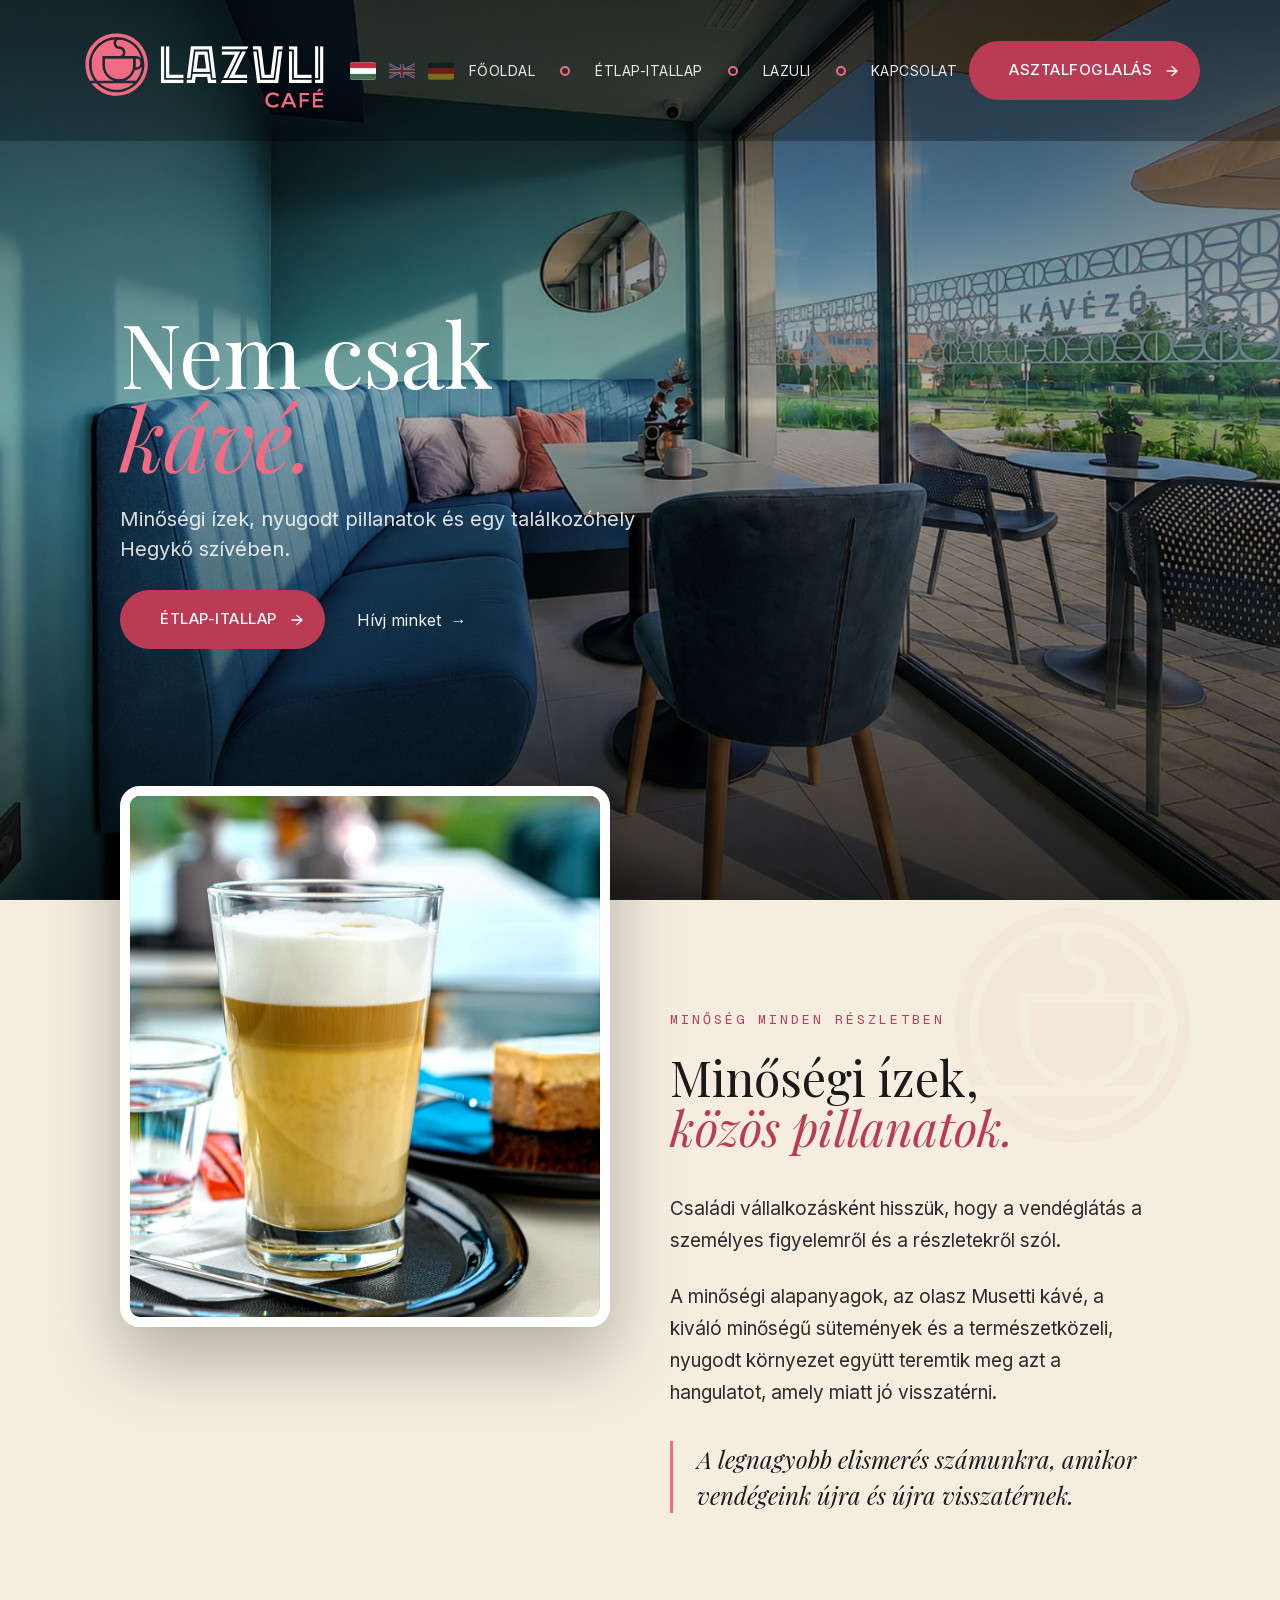
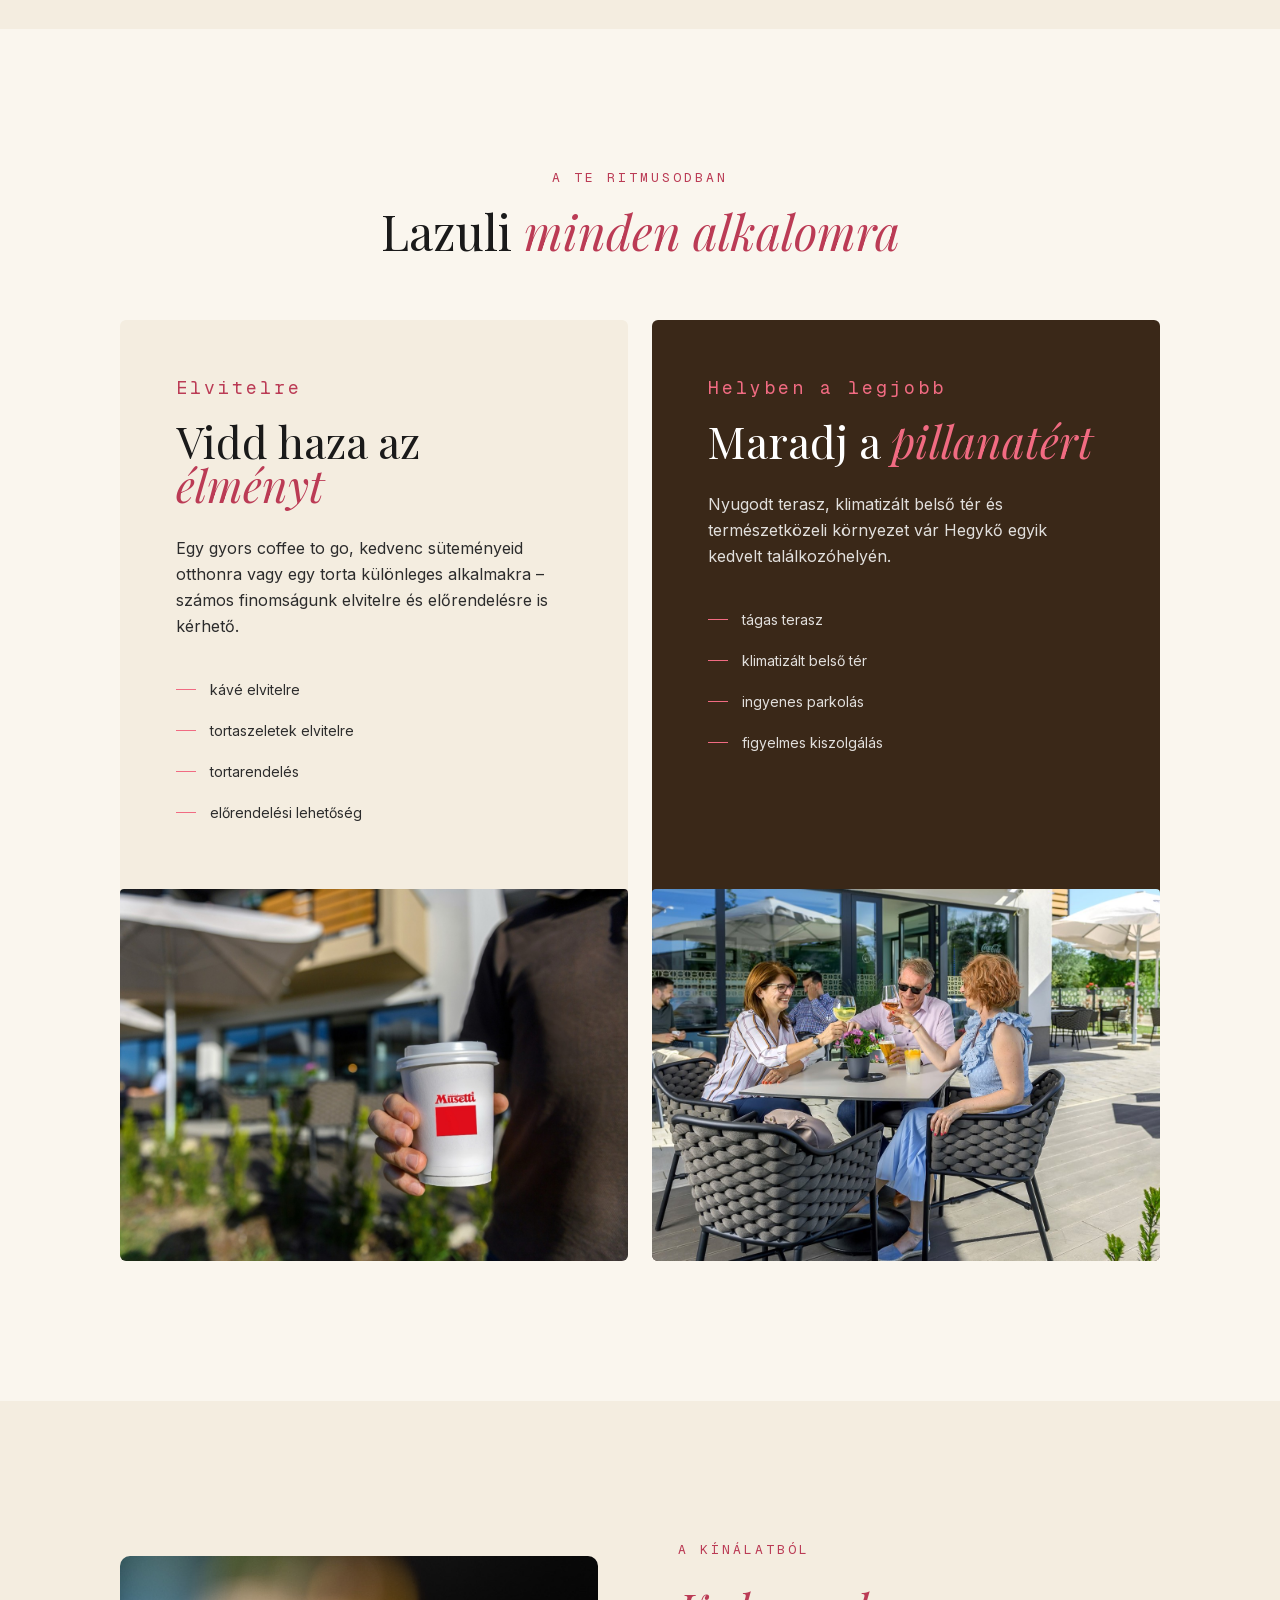
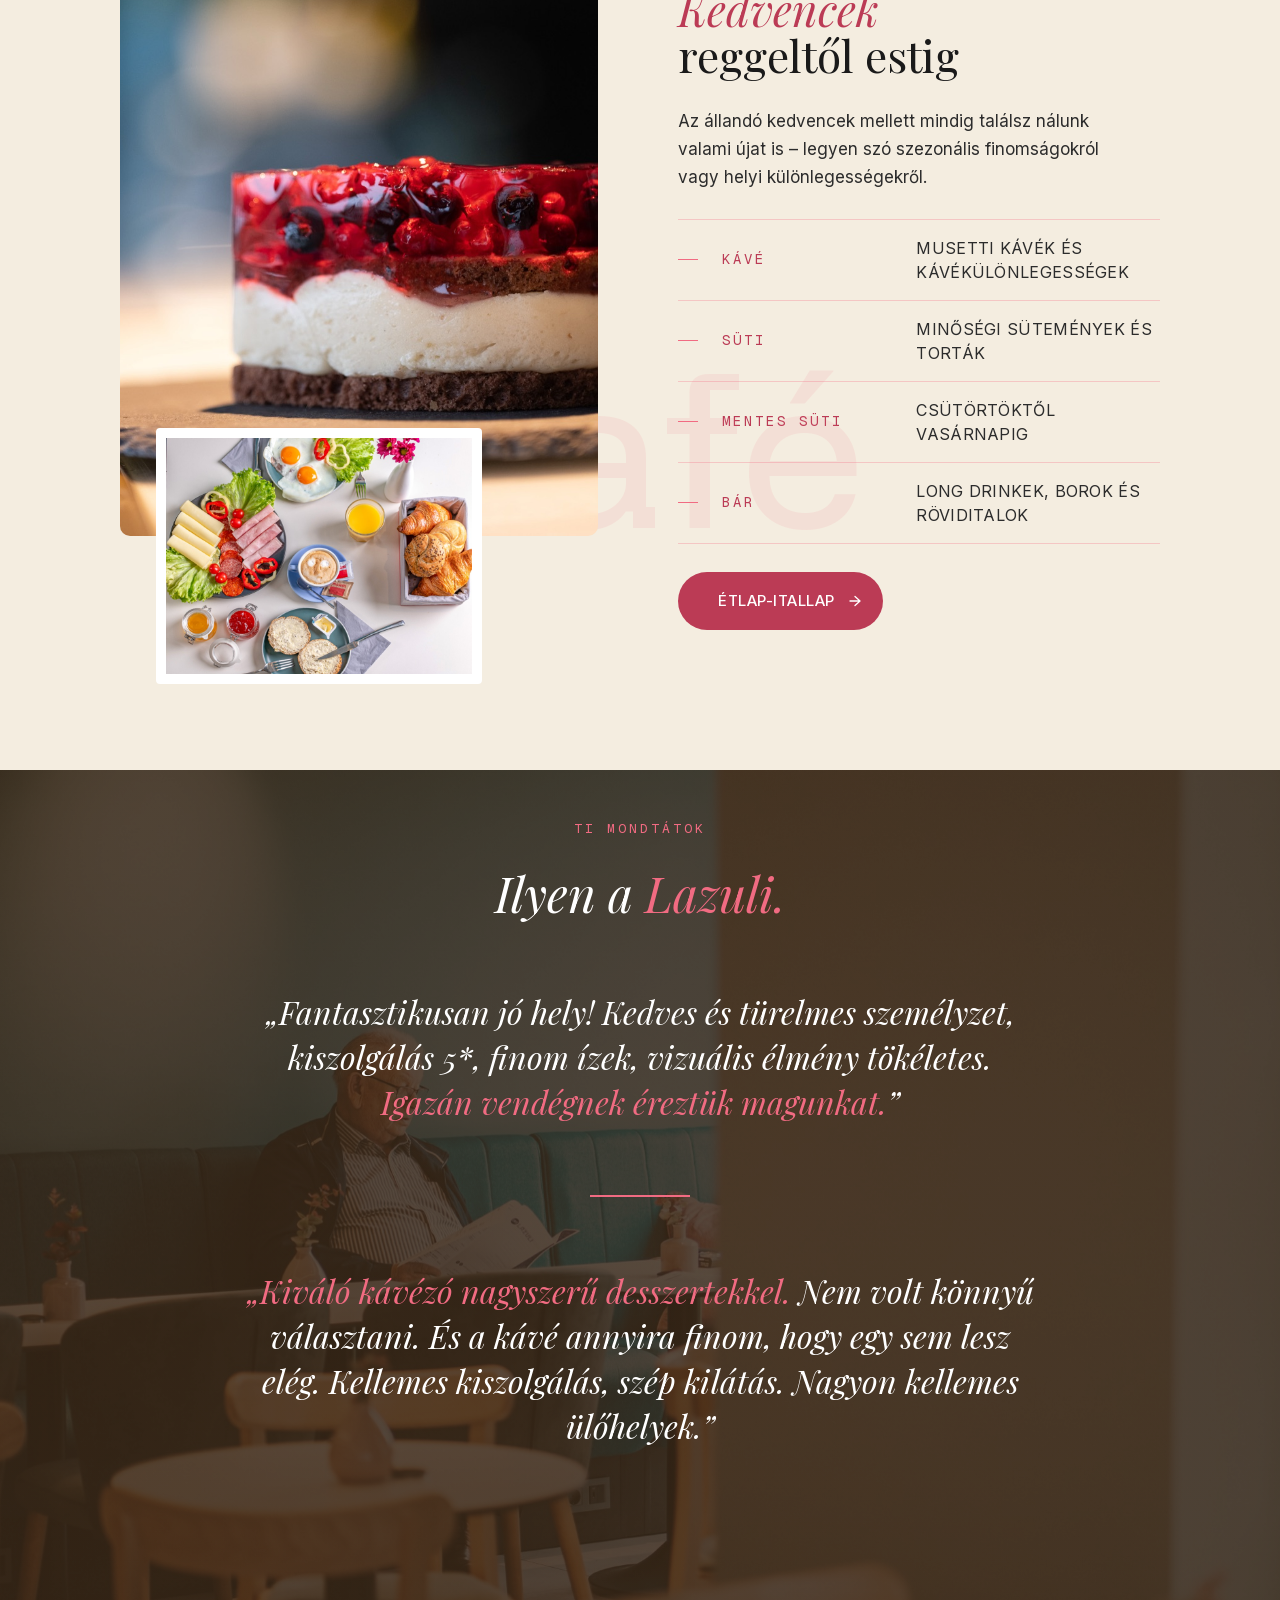
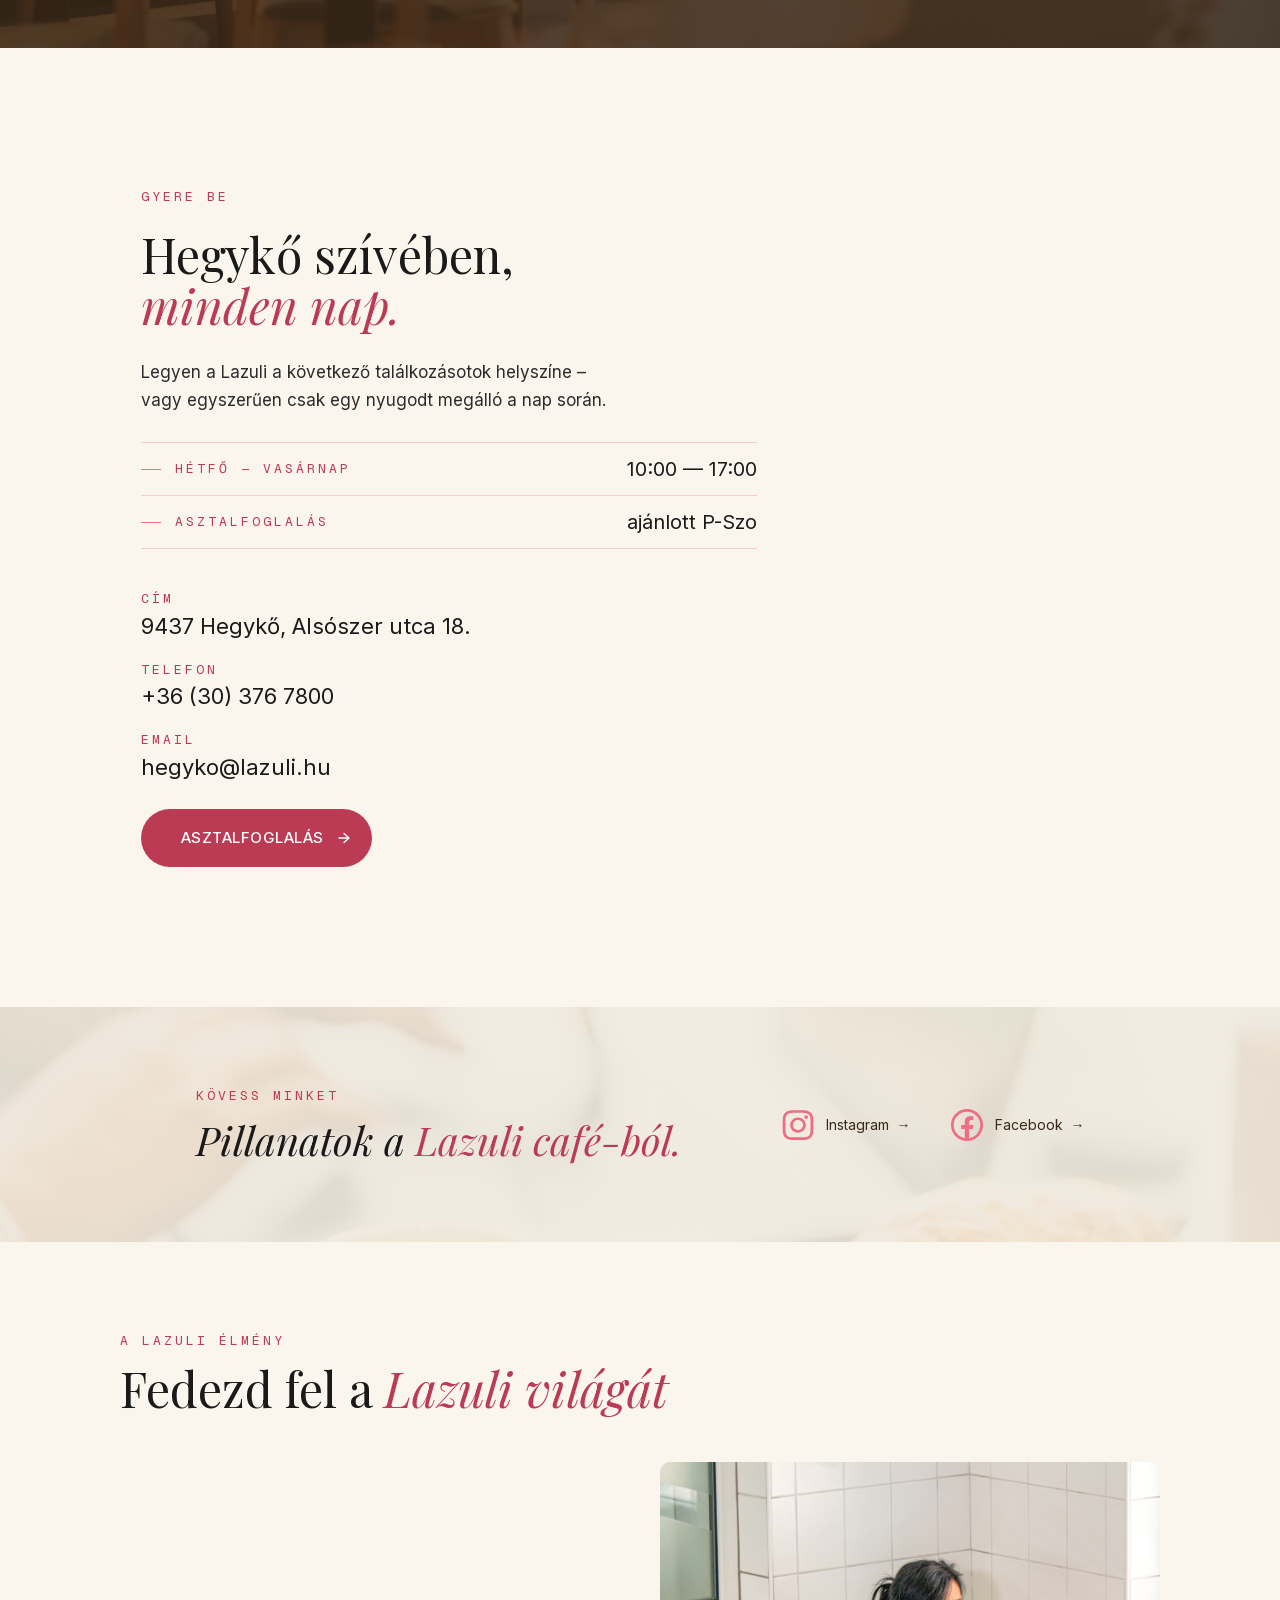
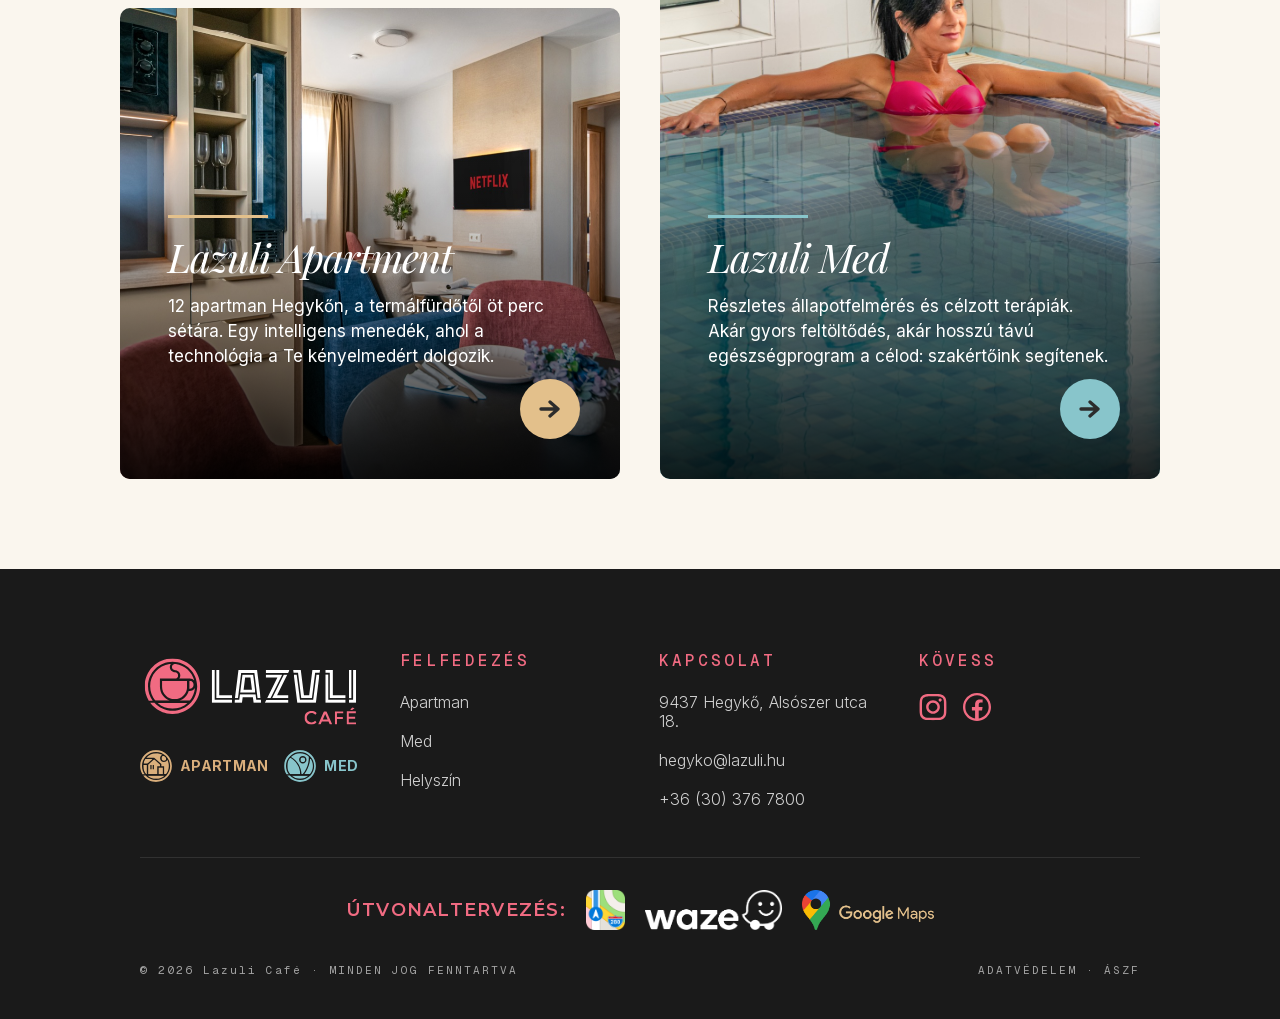
==== commit bcb60a98: "Lazuli Café #44558: nyitvatartás 10–17, reggeli kivéve a kínálatból (HU/EN/DE + meta/JSON-LD/llms) -" ====
--- a/index.html
+++ b/index.html
@@ -14,8 +14,8 @@
 
 <meta charset="UTF-8">
 <meta name="viewport" content="width=device-width, initial-scale=1.0">
-<title>Lazuli Café — Fertő-táji pékség és kávézó</title>
-<meta name="description" content="Pékség és kávézó Hegykő szívében: olasz Musetti kávé, minőségi sütemények és torták, friss reggelik, tágas terasz. Nyitva minden nap 10:00–18:00.">
+<title>Lazuli Café — Fertő-táji cukrászda és kávézó</title>
+<meta name="description" content="Cukrászda és kávézó Hegykő szívében: olasz Musetti kávé, minőségi sütemények és torták, tágas terasz. Nyitva minden nap 10:00–17:00.">
 
 <!-- nyelvi változatok: mindegyiknek ÖNÁLLÓ fájlja és canonicalja van -->
 <link rel="canonical" href="https://cafe.lazuli.hu/">
@@ -27,8 +27,8 @@
 <!-- Open Graph / Twitter -->
 <meta property="og:type" content="website">
 <meta property="og:site_name" content="Lazuli Café">
-<meta property="og:title" content="Lazuli Café — Fertő-táji pékség és kávézó">
-<meta property="og:description" content="Pékség és kávézó Hegykő szívében: olasz Musetti kávé, minőségi sütemények és torták, friss reggelik, tágas terasz.">
+<meta property="og:title" content="Lazuli Café — Fertő-táji cukrászda és kávézó">
+<meta property="og:description" content="Cukrászda és kávézó Hegykő szívében: olasz Musetti kávé, minőségi sütemények és torták, tágas terasz.">
 <meta property="og:url" content="https://cafe.lazuli.hu/">
 <meta property="og:image" content="https://cafe.lazuli.hu/assets/img/hero-bg.jpg">
 <meta property="og:locale" content="hu_HU">
@@ -38,7 +38,7 @@
 <link rel="apple-touch-icon" sizes="180x180" href="assets/icons/apple-touch-icon.png">
 <link rel="preload" as="image" href="assets/img/hero-bg.jpg" fetchpriority="high">
 <link rel="stylesheet" href="assets/css/fonts.css?v=20260806">
-<link rel="stylesheet" href="style.css?v=20260806">
+<link rel="stylesheet" href="style.css?v=20260915">
 
 <!-- Strukturált adat a Google találatokhoz (kávézó: cím, nyitvatartás, elérhetőség) -->
 <script type="application/ld+json">
@@ -53,8 +53,7 @@
   "email": "hegyko@lazuli.hu",
   "servesCuisine": [
     "Kávé",
-    "Sütemény",
-    "Reggeli"
+    "Sütemény"
   ],
   "priceRange": "$$",
   "hasMenu": "https://cafe.lazuli.hu/etlap",
@@ -78,7 +77,7 @@
         "Sunday"
       ],
       "opens": "10:00",
-      "closes": "18:00"
+      "closes": "17:00"
     }
   ],
   "sameAs": [
@@ -236,7 +235,6 @@
       <li class="cat-row"><span class="dash"></span><span class="cat-name" data-i18n="cat1.name">KÁVÉ</span><span class="cat-desc" data-i18n="cat1.desc">Musetti kávék és kávékülönlegességek</span></li>
       <li class="cat-row"><span class="dash"></span><span class="cat-name" data-i18n="cat2.name">SÜTI</span><span class="cat-desc" data-i18n="cat2.desc">Minőségi sütemények és torták</span></li>
       <li class="cat-row"><span class="dash"></span><span class="cat-name" data-i18n="cat3.name">MENTES SÜTI</span><span class="cat-desc" data-i18n="cat3.desc">Csütörtöktől vasárnapig</span></li>
-      <li class="cat-row"><span class="dash"></span><span class="cat-name" data-i18n="cat4.name">REGGELI</span><span class="cat-desc" data-i18n="cat4.desc">Frissen készített reggelik</span></li>
       <li class="cat-row"><span class="dash"></span><span class="cat-name" data-i18n="cat5.name">BÁR</span><span class="cat-desc" data-i18n="cat5.desc">Long drinkek, borok és röviditalok</span></li>
     </ul>
     <a class="btn btn--primary" href="/etlap"><span data-i18n="btn.menu">étlap-itallap</span> <span class="arrow" aria-hidden="true"></span></a>
@@ -263,7 +261,7 @@
     <h2 class="h2" data-i18n="loc.h2">Hegykő szívében,<br><span class="pink">minden nap.</span></h2>
     <p class="loc__body" data-i18n="loc.body">Legyen a Lazuli a következő találkozásotok helyszíne – vagy egyszerűen csak egy nyugodt megálló a nap során.</p>
     <ul class="hours">
-      <li><span class="hours__key"><span class="dash"></span><span data-i18n="loc.hkey1">HÉTFŐ — VASÁRNAP</span></span><span class="hours__val" data-i18n="loc.hval1">10:00 — 18:00</span></li>
+      <li><span class="hours__key"><span class="dash"></span><span data-i18n="loc.hkey1">HÉTFŐ — VASÁRNAP</span></span><span class="hours__val" data-i18n="loc.hval1">10:00 — 17:00</span></li>
       <li><span class="hours__key"><span class="dash"></span><span data-i18n="loc.hkey2">ASZTALFOGLALÁS</span></span><span class="hours__val" data-i18n="loc.hval2">ajánlott P-Szo</span></li>
     </ul>
     <ul class="contact">
@@ -373,7 +371,7 @@
 </footer>
 
 <!-- ============ SCRIPTS ============ -->
-<script src="i18n.js?v=20260806"></script>
+<script src="i18n.js?v=20261116"></script>
 <!-- Lenis smooth scroll (saját hoston, v1.1.20) -->
 <script src="assets/js/lenis.min.js"></script>
 <script>
